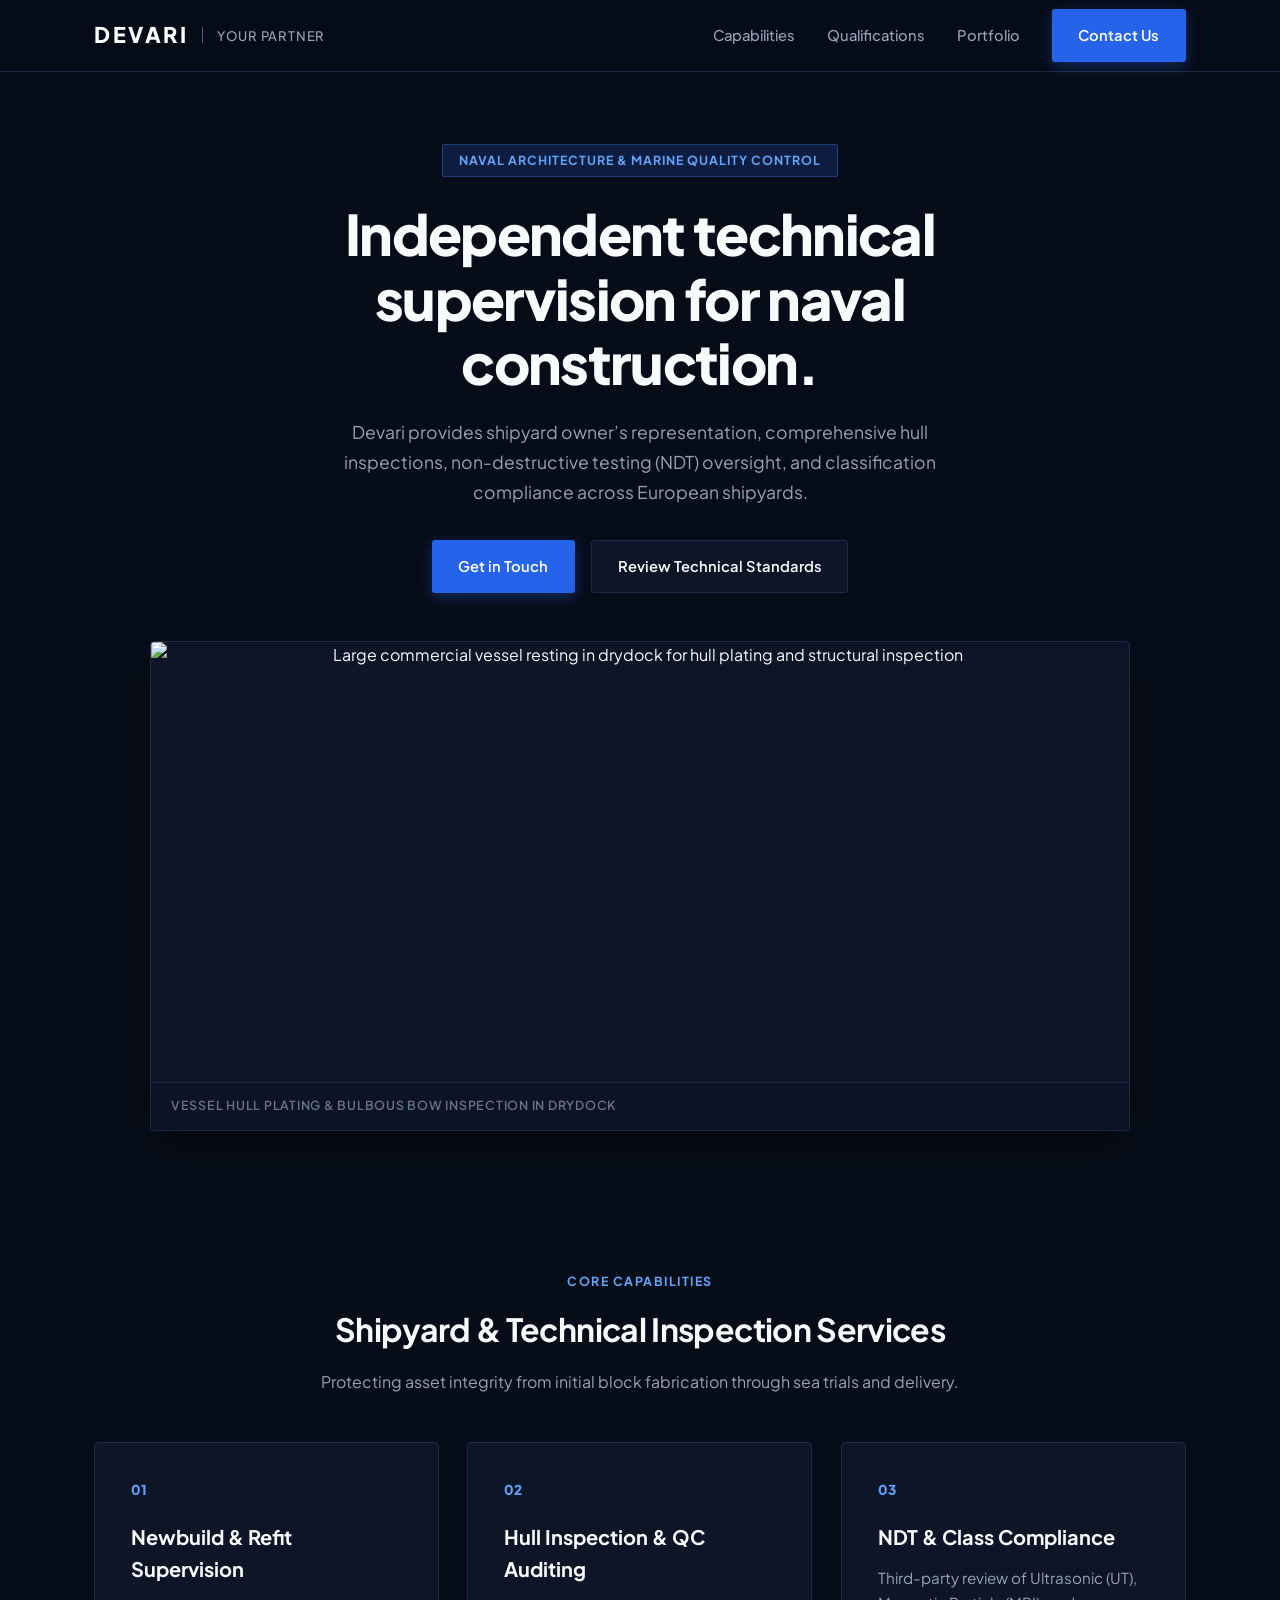
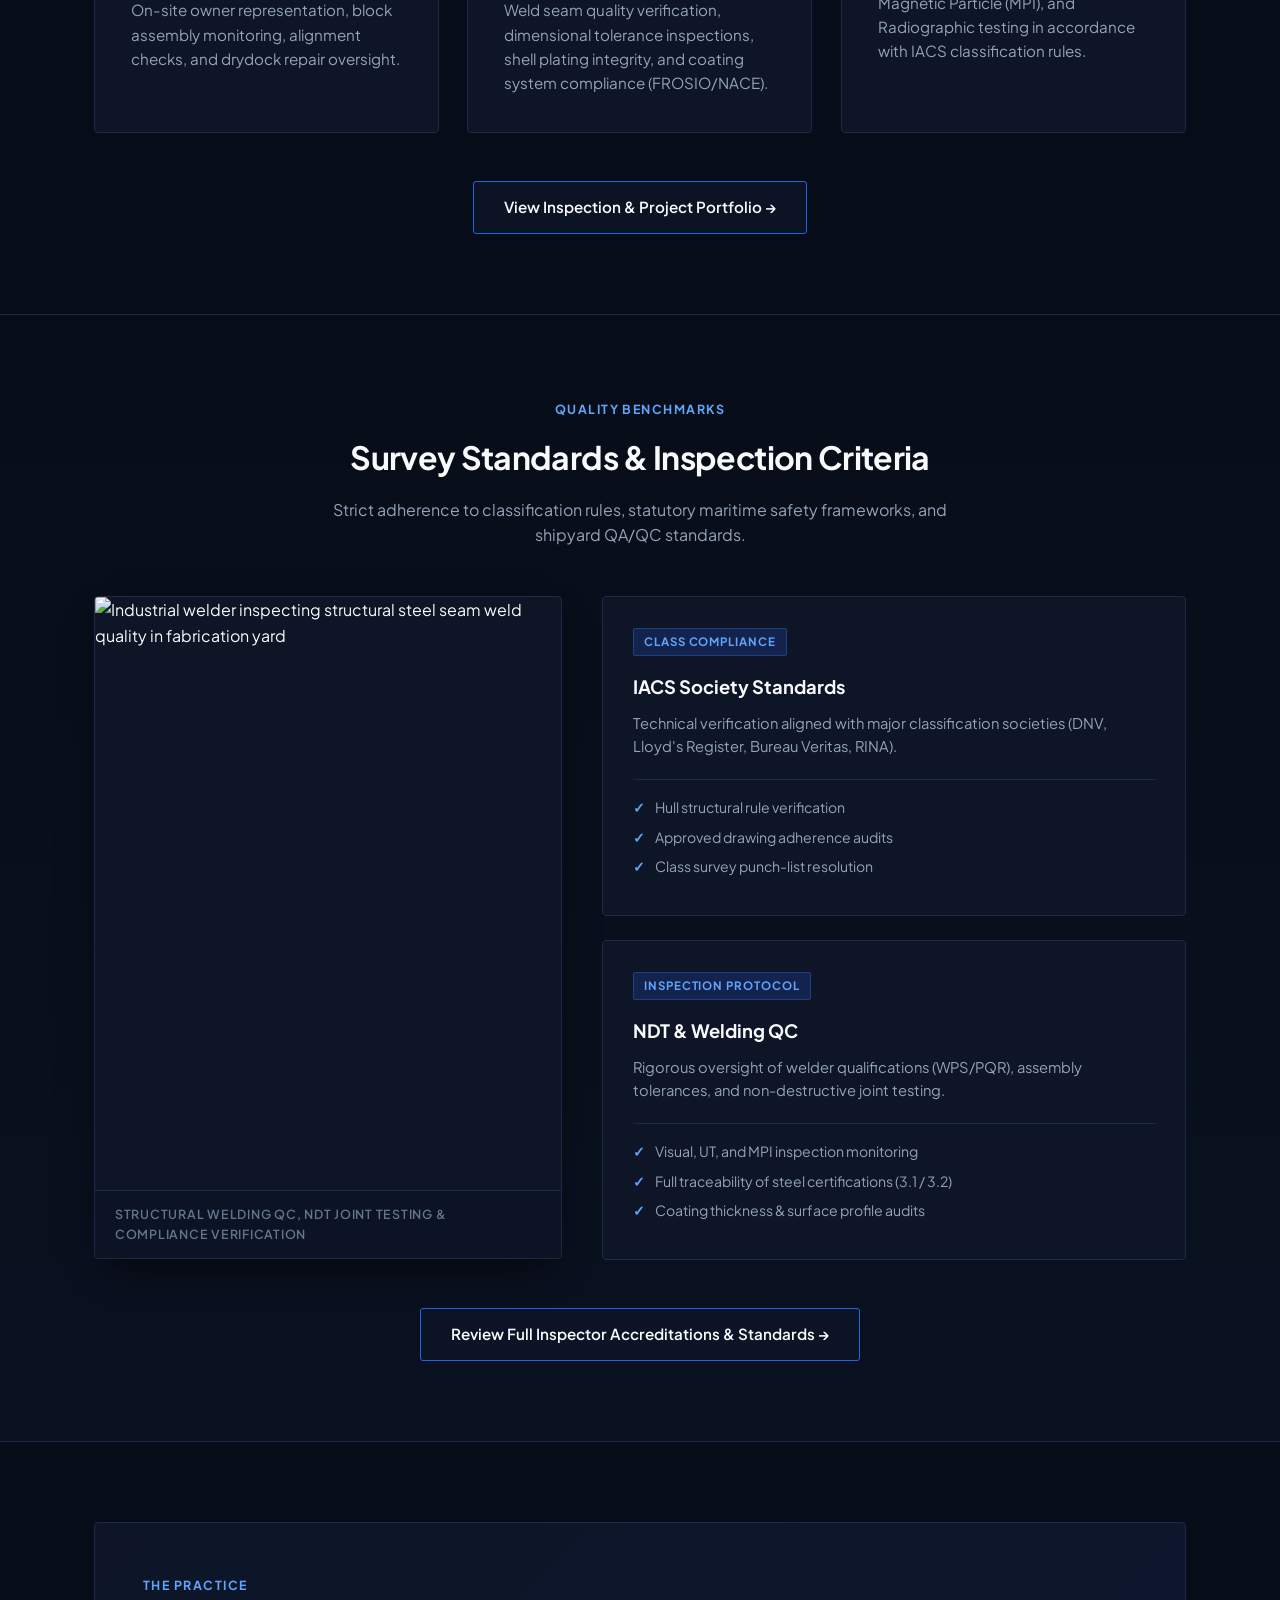
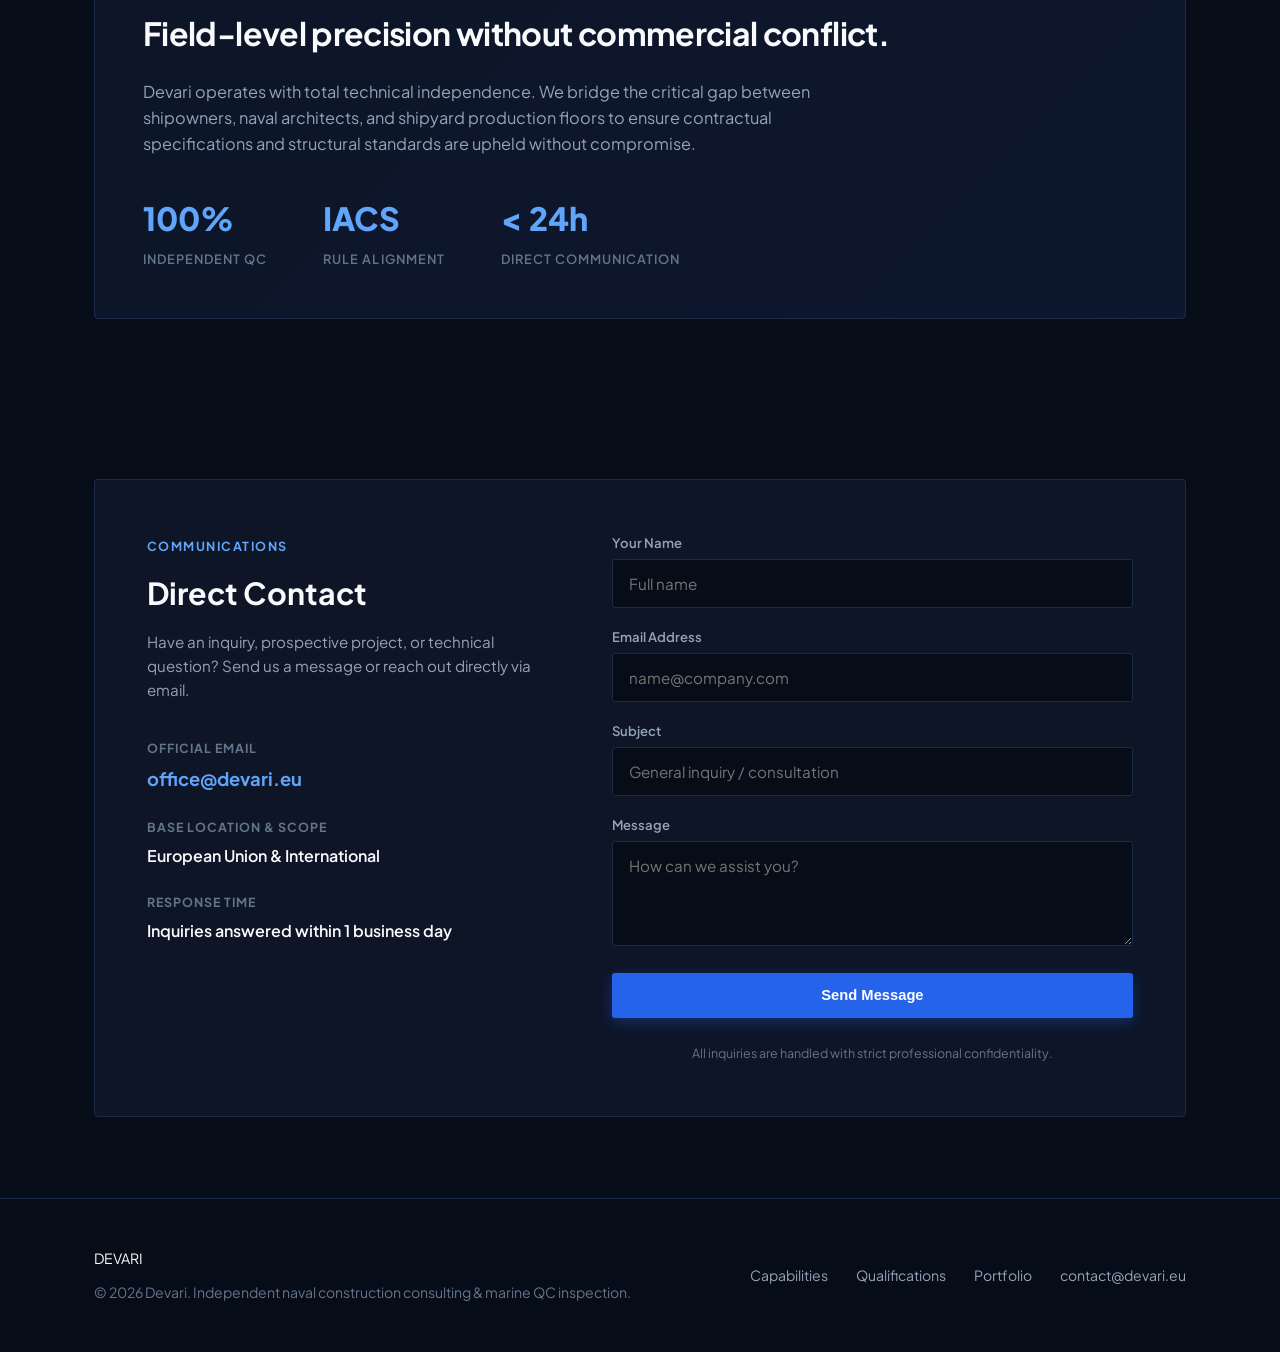
==== index.html @ b46b55d1 "Update index.html" ====
<!DOCTYPE html>
<html lang="en">
<head>
  <meta charset="UTF-8" />
  <meta name="viewport" content="width=device-width, initial-scale=1.0" />
  <title>Devari | Naval Construction & Marine QC Consulting</title>
  <meta name="description" content="Independent naval architecture, newbuild shipyard supervision, hull inspection, and marine quality control." />
  <link rel="canonical" href="https://devari.eu/" />

  <!-- Open Graph -->
  <meta property="og:type" content="website" />
  <meta property="og:url" content="https://devari.eu/" />
  <meta property="og:title" content="Devari | Naval Construction & Marine QC Consulting" />
  <meta property="og:description" content="Owner's representation, shipyard QC auditing, hull structural inspections, and NDT oversight." />

  <link rel="preconnect" href="https://fonts.googleapis.com">
  <link rel="preconnect" href="https://fonts.gstatic.com">
  <link href="https://fonts.googleapis.com/css2?family=Plus+Jakarta+Sans:wght@400;500;600;700;800&display=swap" rel="stylesheet">
  
  <!-- Version parameter forces browser & Cloudflare cache refresh -->
  <link rel="stylesheet" href="style.css?v=9" />
</head>
<body>

  <!-- Permanently Locked Header -->
<!-- Permanently Locked Header with Mobile Toggle -->
  <header class="site-header">
    <div class="container nav-container">
      <a href="/" class="brand-logo">
        <span class="brand-name">DEVARI</span>
        <span class="brand-divider"></span>
        <span class="brand-tagline">Your Partner</span>
      </a>

      <nav class="nav-links" id="navLinks">
        <a href="#services" class="nav-item">Capabilities</a>
        <a href="/qualifications" class="nav-item">Qualifications</a>
        <a href="/portfolio" class="nav-item">Portfolio</a>
        <a href="#contact" class="btn btn-primary nav-item">Contact Us</a>
      </nav>

      <button class="nav-toggle" id="navToggle" aria-label="Toggle Navigation">
        <span></span>
        <span></span>
        <span></span>
      </button>
    </div>
  </header>

  <!-- Hero Section -->
  <section class="hero reveal">
    <div class="container">
      <div class="hero-badge">Naval Architecture & Marine Quality Control</div>
      <h1>Independent technical supervision for naval construction.</h1>
      <p class="hero-subtext">
        Devari provides shipyard owner’s representation, comprehensive hull inspections, non-destructive testing (NDT) oversight, and classification compliance across European shipyards.
      </p>
      <div class="hero-actions">
        <a href="#contact" class="btn btn-primary">Get in Touch</a>
        <a href="#credentials" class="btn btn-secondary">Review Technical Standards</a>
      </div>

      <!-- Real Shipyard Drydock Hull Inspection Image -->
      <div class="media-box hero-media">
        <img 
          src="https://encrypted-tbn2.gstatic.com/licensed-image?q=tbn:ANd9GcR7vYk0FtHO38aTOeU-GzgkBoEPS3yOOm8_PrgvtLutSDfwQ7hO7WOq6nj6U1WfaAlH-z57O5o_QbmTtQA" 
          alt="Large commercial vessel resting in drydock for hull plating and structural inspection" 
          class="responsive-img"
          loading="eager"
        />
        <div class="media-caption">Vessel Hull Plating & Bulbous Bow Inspection in Drydock</div>
      </div>
    </div>
  </section>

  <!-- Capabilities / Services -->
  <section id="services" class="section services-section">
    <div class="container">
      <div class="section-header reveal">
        <span class="eyebrow">Core Capabilities</span>
        <h2>Shipyard & Technical Inspection Services</h2>
        <p>Protecting asset integrity from initial block fabrication through sea trials and delivery.</p>
      </div>

      <div class="grid cards-grid">
        <div class="card reveal">
          <div class="card-icon">01</div>
          <h3>Newbuild & Refit Supervision</h3>
          <p>On-site owner representation, block assembly monitoring, alignment checks, and drydock repair oversight.</p>
        </div>

        <div class="card reveal">
          <div class="card-icon">02</div>
          <h3>Hull Inspection & QC Auditing</h3>
          <p>Weld seam quality verification, dimensional tolerance inspections, shell plating integrity, and coating system compliance (FROSIO/NACE).</p>
        </div>

        <div class="card reveal">
          <div class="card-icon">03</div>
          <h3>NDT & Class Compliance</h3>
          <p>Third-party review of Ultrasonic (UT), Magnetic Particle (MPI), and Radiographic testing in accordance with IACS classification rules.</p>
        </div>
      </div>
      <!-- Direct Link to Portfolio -->
      <div class="section-action-center">
        <a href="/portfolio" class="btn btn-secondary">
          View Inspection & Project Portfolio →
        </a>
      </div>
    </div>
  </section>

  <!-- Credentials Section -->
  <section id="credentials" class="section credentials-section">
    <div class="container">
      <div class="section-header reveal">
        <span class="eyebrow">Quality Benchmarks</span>
        <h2>Survey Standards & Inspection Criteria</h2>
        <p>Strict adherence to classification rules, statutory maritime safety frameworks, and shipyard QA/QC standards.</p>
      </div>

      <div class="credentials-layout">
        <!-- Structural Welding QC Visual -->
        <div class="media-box cred-media reveal">
          <img 
            src="https://images.unsplash.com/photo-1504307651254-35680f356dfd?auto=format&fit=crop&w=1200&q=80" 
            alt="Industrial welder inspecting structural steel seam weld quality in fabrication yard" 
            class="responsive-img"
            loading="lazy"
          />
          <div class="media-caption">Structural welding QC, NDT joint testing & compliance verification</div>
        </div>

        <div class="credentials-grid">
          <div class="credential-card reveal">
            <div class="cred-status">Class Compliance</div>
            <h3>IACS Society Standards</h3>
            <p>Technical verification aligned with major classification societies (DNV, Lloyd's Register, Bureau Veritas, RINA).</p>
            <ul class="cred-list">
              <li>Hull structural rule verification</li>
              <li>Approved drawing adherence audits</li>
              <li>Class survey punch-list resolution</li>
            </ul>
          </div>

          <div class="credential-card reveal">
            <div class="cred-status">Inspection Protocol</div>
            <h3>NDT & Welding QC</h3>
            <p>Rigorous oversight of welder qualifications (WPS/PQR), assembly tolerances, and non-destructive joint testing.</p>
            <ul class="cred-list">
              <li>Visual, UT, and MPI inspection monitoring</li>
              <li>Full traceability of steel certifications (3.1 / 3.2)</li>
              <li>Coating thickness & surface profile audits</li>
            </ul>
          </div>
        </div>
      </div>
      <!-- Direct Link to Qualifications -->
      <div class="section-action-center">
        <a href="/qualifications" class="btn btn-secondary">
          Review Full Inspector Accreditations & Standards →
        </a>
      </div>
    </div>
  </section>

  <!-- About Section -->
  <section id="about" class="section about-section">
    <div class="container">
      <div class="about-card reveal">
        <div class="about-content">
          <span class="eyebrow">The Practice</span>
          <h2>Field-level precision without commercial conflict.</h2>
          <p>
            Devari operates with total technical independence. We bridge the critical gap between shipowners, naval architects, and shipyard production floors to ensure contractual specifications and structural standards are upheld without compromise.
          </p>
          <div class="stats-row">
            <div class="stat-item">
              <span class="stat-num">100%</span>
              <span class="stat-label">Independent QC</span>
            </div>
            <div class="stat-item">
              <span class="stat-num">IACS</span>
              <span class="stat-label">Rule Alignment</span>
            </div>
            <div class="stat-item">
              <span class="stat-num">&lt; 24h</span>
              <span class="stat-label">Direct Communication</span>
            </div>
          </div>
        </div>
      </div>
    </div>
  </section>

  <!-- Direct Contact Section -->
  <section id="contact" class="section contact-section">
    <div class="container">
      <div class="contact-wrapper reveal">
        
        <div class="contact-info-panel">
          <span class="eyebrow">Communications</span>
          <h2>Direct Contact</h2>
          <p>Have an inquiry, prospective project, or technical question? Send us a message or reach out directly via email.</p>
          
          <div class="contact-channels">
            <div class="channel-item">
              <div class="channel-label">Official Email</div>
              <a href="mailto:office@devari.eu" class="channel-value">office@devari.eu</a>
            </div>
            <div class="channel-item">
              <div class="channel-label">Base Location & Scope</div>
              <div class="channel-value-static">European Union & International</div>
            </div>
            <div class="channel-item">
              <div class="channel-label">Response Time</div>
              <div class="channel-value-static">Inquiries answered within 1 business day</div>
            </div>
          </div>
        </div>

        <div class="contact-form-panel">
          <form class="contact-form" action="https://formspree.io/f/YOUR_FORM_ID" method="POST">
            <div class="form-group">
              <label for="name">Your Name</label>
              <input type="text" id="name" name="name" placeholder="Full name" required />
            </div>

            <div class="form-group">
              <label for="email">Email Address</label>
              <input type="email" id="email" name="email" placeholder="name@company.com" required />
            </div>

            <div class="form-group">
              <label for="subject">Subject</label>
              <input type="text" id="subject" name="subject" placeholder="General inquiry / consultation" required />
            </div>

            <div class="form-group">
              <label for="message">Message</label>
              <textarea id="message" name="message" rows="4" placeholder="How can we assist you?" required></textarea>
            </div>

            <button type="submit" class="btn btn-primary form-submit">Send Message</button>
            <p class="form-disclaimer">All inquiries are handled with strict professional confidentiality.</p>
          </form>
        </div>

      </div>
    </div>
  </section>

  <!-- Footer -->
  <footer class="site-footer">
    <div class="container footer-container">
      <div class="footer-brand">
        <span class="brand-wordmark brand-wordmark-sm">DEVARI</span>
        <p>&copy; 2026 Devari. Independent naval construction consulting & marine QC inspection.</p>
      </div>
     <div class="footer-links">
        <a href="/">Capabilities</a>
        <a href="/qualifications">Qualifications</a>
        <a href="/portfolio">Portfolio</a>
        <a href="mailto:contact@devari.eu">contact@devari.eu</a>
      </div>
    </div>
  </footer>

  <!-- Scroll-Trigger Animation Observer -->
  <script>
    document.addEventListener('DOMContentLoaded', () => {
      const observer = new IntersectionObserver((entries) => {
        entries.forEach((entry) => {
          if (entry.isIntersecting) {
            entry.target.classList.add('active');
            observer.unobserve(entry.target);
          }
        });
      }, {
        threshold: 0.12,
        rootMargin: '0px 0px -40px 0px'
      });

      document.querySelectorAll('.reveal').forEach((el) => observer.observe(el));
    });
  </script>
<script>
    // Mobile Drawer Toggle
    const navToggle = document.getElementById('navToggle');
    const navLinks = document.getElementById('navLinks');
    
    if (navToggle && navLinks) {
      navToggle.addEventListener('click', () => {
        navToggle.classList.toggle('open');
        navLinks.classList.toggle('open');
      });

      // Close drawer when a nav link is tapped
      navLinks.querySelectorAll('.nav-item').forEach(link => {
        link.addEventListener('click', () => {
          navToggle.classList.remove('open');
          navLinks.classList.remove('open');
        });
      });
    }

    // Scroll reveal observer
    document.addEventListener('DOMContentLoaded', () => {
      const observer = new IntersectionObserver((entries) => {
        entries.forEach((entry) => {
          if (entry.isIntersecting) {
            entry.target.classList.add('active');
            observer.unobserve(entry.target);
          }
        });
      }, { threshold: 0.12, rootMargin: '0px 0px -40px 0px' });

      document.querySelectorAll('.reveal').forEach((el) => observer.observe(el));
    });
  </script>
</body>
</html>
---- style.css ----
:root {
  --bg-main: #070d18;
  --bg-card: #0d1527;
  --bg-surface: #152238;
  --border-muted: #1a2a47;
  --border-active: #2563eb;
  
  --text-primary: #f8fafc;
  --text-muted: #94a3b8;
  --text-dim: #64748b;
  
  /* Precision Marine Blue Palette */
  --accent-blue: #2563eb;
  --accent-glow: #60a5fa;
  --accent-hover: #1d4ed8;

  --font-main: 'Plus Jakarta Sans', -apple-system, BlinkMacSystemFont, "Segoe UI", Roboto, sans-serif;
  --header-height: 72px;
}

*, *::before, *::after {
  box-sizing: border-box;
  margin: 0;
  padding: 0;
}

html {
  scroll-behavior: smooth;
  scroll-padding-top: calc(var(--header-height) + 1.5rem);
}

body {
  width: 100%;
  max-width: 100vw;
  overflow-x: hidden;
  background-color: var(--bg-main);
  color: var(--text-primary);
  font-family: var(--font-main);
  line-height: 1.6;
  -webkit-font-smoothing: antialiased;
  padding-top: var(--header-height);
}

/* Strict image containment */
img, .responsive-img {
  display: block;
  width: 100%;
  max-width: 100%;
  height: 100%;
  object-fit: cover;
  border: 0;
}

.container {
  width: 100%;
  max-width: 1140px;
  margin-left: auto;
  margin-right: auto;
  padding-left: 1.5rem;
  padding-right: 1.5rem;
}

.eyebrow {
  display: inline-block;
  font-size: 0.78rem;
  font-weight: 700;
  text-transform: uppercase;
  letter-spacing: 0.12em;
  color: var(--accent-glow);
  margin-bottom: 0.75rem;
}

/* Buttons */
.btn {
  display: inline-flex;
  align-items: center;
  justify-content: center;
  padding: 0.85rem 1.6rem;
  font-size: 0.92rem;
  font-weight: 600;
  border-radius: 3px;
  text-decoration: none;
  transition: all 0.2s cubic-bezier(0.4, 0, 0.2, 1);
  cursor: pointer;
  border: 1px solid transparent;
  white-space: nowrap;
}

.btn-primary {
  background-color: var(--accent-blue);
  color: #ffffff;
  box-shadow: 0 4px 14px rgba(37, 99, 235, 0.35);
}

.btn-primary:hover {
  background-color: var(--accent-hover);
  box-shadow: 0 6px 20px rgba(37, 99, 235, 0.5);
  transform: translateY(-1px);
}

.btn-secondary {
  background-color: var(--bg-card);
  color: var(--text-primary);
  border-color: var(--border-muted);
}

.btn-secondary:hover {
  background-color: var(--bg-surface);
  border-color: var(--accent-blue);
}

/* ========================================================
   HEADER & NAVIGATION (Desktop & Mobile Unified)
   ======================================================== */

.site-header {
  position: fixed;
  top: 0;
  left: 0;
  width: 100%;
  height: var(--header-height);
  z-index: 9999;
  background-color: rgba(7, 13, 24, 0.94);
  backdrop-filter: blur(16px);
  -webkit-backdrop-filter: blur(16px);
  border-bottom: 1px solid var(--border-muted);
  display: flex;
  align-items: center;
}

.nav-container {
  display: flex;
  justify-content: space-between;
  align-items: center;
  width: 100%;
  max-width: 1140px;
  margin: 0 auto;
  padding: 0 1.5rem;
}

/* Brand Wordmark */
.brand-logo {
  text-decoration: none;
  display: inline-flex;
  align-items: center;
  gap: 0.85rem;
  flex-shrink: 0;
}

.brand-name {
  font-size: 1.35rem;
  font-weight: 800;
  letter-spacing: 0.12em;
  color: #ffffff;
  text-transform: uppercase;
}

.brand-divider {
  display: inline-block;
  width: 1px;
  height: 16px;
  background-color: var(--accent-glow);
  opacity: 0.6;
}

.brand-tagline {
  font-size: 0.82rem;
  font-weight: 500;
  letter-spacing: 0.06em;
  color: var(--text-muted);
  text-transform: uppercase;
  white-space: nowrap;
}

/* Desktop Nav Links */
.nav-links {
  display: flex;
  align-items: center;
  gap: 2rem;
  margin-left: auto;
  list-style: none;
}

.nav-links a:not(.btn) {
  color: var(--text-muted);
  text-decoration: none;
  font-size: 0.92rem;
  font-weight: 500;
  white-space: nowrap;
  transition: color 0.2s ease;
}

.nav-links a:not(.btn):hover {
  color: var(--text-primary);
}

/* Hide Mobile Toggle Button Completely on Desktop */
.nav-toggle {
  display: none !important;
  background: transparent;
  border: none;
  cursor: pointer;
  padding: 0.5rem;
  z-index: 10001;
  flex-direction: column;
  justify-content: space-around;
  width: 38px;
  height: 38px;
}

.nav-toggle span {
  display: block;
  width: 24px;
  height: 2px;
  background-color: var(--text-primary);
  border-radius: 2px;
  transition: all 0.3s ease;
}

.nav-toggle.open span:nth-child(1) {
  transform: translateY(8px) rotate(45deg);
}

.nav-toggle.open span:nth-child(2) {
  opacity: 0;
}

.nav-toggle.open span:nth-child(3) {
  transform: translateY(-8px) rotate(-45deg);
}

/* Section Action Buttons (Always Visible) */
.section-action-center {
  margin-top: 3rem;
  text-align: center;
  width: 100%;
  display: block;
  opacity: 1 !important;
  transform: none !important;
}

.section-action-center .btn {
  border: 1px solid var(--border-active);
  background-color: rgba(13, 21, 39, 0.85);
  color: var(--text-primary);
  padding: 0.85rem 1.85rem;
  font-size: 0.95rem;
  display: inline-flex;
}

.section-action-center .btn:hover {
  background-color: var(--primary-navy);
  color: var(--accent-glow);
  box-shadow: 0 4px 16px rgba(37, 99, 235, 0.3);
}

/* Mobile Breakpoint */
@media (max-width: 768px) {
  .nav-toggle {
    display: flex !important;
  }

  .nav-links {
    position: fixed;
    top: var(--header-height);
    left: 0;
    width: 100%;
    background-color: rgba(7, 13, 24, 0.98);
    backdrop-filter: blur(20px);
    -webkit-backdrop-filter: blur(20px);
    border-bottom: 1px solid var(--border-muted);
    flex-direction: column;
    align-items: stretch;
    padding: 1.5rem;
    gap: 1.25rem;
    transform: translateY(-150%);
    opacity: 0;
    pointer-events: none;
    transition: transform 0.35s cubic-bezier(0.16, 1, 0.3, 1), opacity 0.3s ease;
    z-index: 9998;
  }

  .nav-links.open {
    transform: translateY(0);
    opacity: 1;
    pointer-events: auto;
  }

  .nav-links a:not(.btn) {
    display: block !important;
    font-size: 1.1rem;
    font-weight: 600;
    padding: 0.65rem 0;
    border-bottom: 1px solid rgba(26, 42, 71, 0.6);
  }

  .nav-links .btn {
    width: 100%;
    margin-top: 0.5rem;
  }

  .brand-divider,
  .brand-tagline {
    display: none !important;
  }
}
/* Hero Section */
.hero {
  padding: 4.5rem 0 3.5rem;
  text-align: center;
}

.hero-badge {
  display: inline-block;
  padding: 0.35rem 1rem;
  font-size: 0.78rem;
  font-weight: 700;
  text-transform: uppercase;
  letter-spacing: 0.08em;
  border-radius: 2px;
  background-color: rgba(30, 58, 138, 0.35);
  color: var(--accent-glow);
  border: 1px solid rgba(59, 130, 246, 0.35);
  margin-bottom: 1.5rem;
}

.hero h1 {
  font-size: clamp(1.85rem, 4.5vw, 3.5rem);
  font-weight: 800;
  line-height: 1.15;
  letter-spacing: -0.03em;
  max-width: 860px;
  margin: 0 auto 1.5rem;
  word-wrap: break-word;
}

.hero-subtext {
  font-size: 1.1rem;
  color: var(--text-muted);
  max-width: 660px;
  margin: 0 auto 2rem;
  line-height: 1.7;
}

.hero-actions {
  display: flex;
  justify-content: center;
  gap: 1rem;
  flex-wrap: wrap;
  margin-bottom: 3rem;
}

/* Precision Media Box */
.media-box {
  width: 100%;
  max-width: 100%;
  border-radius: 4px;
  overflow: hidden;
  border: 1px solid var(--border-muted);
  background-color: var(--bg-card);
  box-shadow: 0 16px 36px -12px rgba(0, 0, 0, 0.7);
}

.hero-media {
  max-width: 980px;
  margin: 0 auto;
}

.hero-media .responsive-img {
  height: 440px;
}

.media-caption {
  padding: 0.85rem 1.25rem;
  background-color: #0b1324;
  color: var(--text-dim);
  font-size: 0.78rem;
  text-transform: uppercase;
  letter-spacing: 0.06em;
  font-weight: 600;
  border-top: 1px solid var(--border-muted);
  text-align: left;
}

/* Capabilities */
.section {
  padding: 5rem 0;
}

.section-header {
  text-align: center;
  max-width: 640px;
  margin: 0 auto 3rem;
}

.section-header h2 {
  font-size: 2rem;
  font-weight: 700;
  letter-spacing: -0.02em;
  margin-bottom: 0.85rem;
}

.section-header p {
  color: var(--text-muted);
  font-size: 1rem;
}

.cards-grid {
  display: grid;
  grid-template-columns: repeat(auto-fit, minmax(280px, 1fr));
  gap: 1.75rem;
}

.card {
  background-color: var(--bg-card);
  border: 1px solid var(--border-muted);
  padding: 2.25rem;
  border-radius: 4px;
  transition: transform 0.25s ease, border-color 0.25s ease, box-shadow 0.25s ease;
}

.card:hover {
  transform: translateY(-4px);
  border-color: var(--border-active);
  box-shadow: 0 12px 24px -10px rgba(37, 99, 235, 0.25);
}

.card-icon {
  font-size: 0.85rem;
  font-weight: 800;
  color: var(--accent-glow);
  margin-bottom: 1.25rem;
}

.card h3 {
  font-size: 1.25rem;
  font-weight: 700;
  margin-bottom: 0.85rem;
}

.card p {
  color: var(--text-muted);
  font-size: 0.95rem;
}

/* Credentials Layout */
.credentials-section {
  background: linear-gradient(180deg, var(--bg-main) 0%, #0a1120 100%);
  border-top: 1px solid var(--border-muted);
  border-bottom: 1px solid var(--border-muted);
}

.credentials-layout {
  display: grid;
  grid-template-columns: minmax(0, 1fr) minmax(0, 1.25fr);
  gap: 2.5rem;
  align-items: stretch;
}

.cred-media {
  display: flex;
  flex-direction: column;
  height: 100%;
}

.cred-media .responsive-img {
  height: 100%;
  min-height: 300px;
}

.credentials-grid {
  display: flex;
  flex-direction: column;
  gap: 1.5rem;
}

.credential-card {
  background-color: var(--bg-card);
  border: 1px solid var(--border-muted);
  border-radius: 4px;
  padding: 1.85rem;
}

.cred-status {
  display: inline-block;
  font-size: 0.72rem;
  font-weight: 700;
  text-transform: uppercase;
  letter-spacing: 0.08em;
  padding: 0.25rem 0.65rem;
  border-radius: 2px;
  background-color: rgba(30, 58, 138, 0.4);
  color: var(--accent-glow);
  border: 1px solid rgba(59, 130, 246, 0.3);
  margin-bottom: 1rem;
}

.credential-card h3 {
  font-size: 1.15rem;
  margin-bottom: 0.65rem;
}

.credential-card p {
  color: var(--text-muted);
  font-size: 0.92rem;
  margin-bottom: 1.25rem;
}

.cred-list {
  list-style: none;
  border-top: 1px solid var(--border-muted);
  padding-top: 1rem;
}

.cred-list li {
  font-size: 0.88rem;
  color: var(--text-muted);
  margin-bottom: 0.45rem;
  display: flex;
  align-items: center;
}

.cred-list li::before {
  content: "✓";
  color: var(--accent-glow);
  font-weight: 700;
  margin-right: 0.65rem;
}

/* About Card */
.about-card {
  background: linear-gradient(135deg, var(--bg-card) 0%, #0d172e 100%);
  border: 1px solid var(--border-muted);
  border-radius: 4px;
  padding: 3rem;
}

.about-content h2 {
  font-size: 2rem;
  letter-spacing: -0.02em;
  margin-bottom: 1.25rem;
}

.about-content p {
  color: var(--text-muted);
  font-size: 1.02rem;
  max-width: 720px;
  margin-bottom: 2.25rem;
}

.stats-row {
  display: flex;
  gap: 3.5rem;
  flex-wrap: wrap;
}

.stat-num {
  font-size: 2rem;
  font-weight: 800;
  color: var(--accent-glow);
  display: block;
}

.stat-label {
  font-size: 0.8rem;
  font-weight: 600;
  text-transform: uppercase;
  letter-spacing: 0.08em;
  color: var(--text-dim);
}

/* Contact Wrapper */
.contact-wrapper {
  display: grid;
  grid-template-columns: minmax(0, 1fr) minmax(0, 1.25fr);
  gap: 3rem;
  background-color: var(--bg-card);
  border: 1px solid var(--border-muted);
  border-radius: 4px;
  padding: 3.25rem;
}

.contact-info-panel h2 {
  font-size: 1.9rem;
  margin-bottom: 0.75rem;
}

.contact-info-panel p {
  color: var(--text-muted);
  margin-bottom: 2.25rem;
  font-size: 0.95rem;
}

.contact-channels {
  display: flex;
  flex-direction: column;
  gap: 1.5rem;
}

.channel-label {
  font-size: 0.78rem;
  font-weight: 700;
  text-transform: uppercase;
  letter-spacing: 0.08em;
  color: var(--text-dim);
  margin-bottom: 0.35rem;
}

.channel-value {
  font-size: 1.15rem;
  font-weight: 700;
  color: var(--accent-glow);
  text-decoration: none;
}

.channel-value:hover {
  text-decoration: underline;
}

.channel-value-static {
  font-size: 1rem;
  color: var(--text-primary);
  font-weight: 600;
}

.contact-form {
  display: flex;
  flex-direction: column;
  gap: 1.15rem;
}

.form-group {
  display: flex;
  flex-direction: column;
}

.form-group label {
  font-size: 0.82rem;
  font-weight: 600;
  color: var(--text-muted);
  margin-bottom: 0.4rem;
}

.form-group input,
.form-group textarea {
  width: 100%;
  padding: 0.85rem 1rem;
  background-color: var(--bg-main);
  border: 1px solid var(--border-muted);
  border-radius: 3px;
  color: var(--text-primary);
  font-family: inherit;
  font-size: 0.95rem;
  transition: border-color 0.2s;
}

.form-group input:focus,
.form-group textarea:focus {
  outline: none;
  border-color: var(--accent-blue);
}

.form-submit {
  width: 100%;
  margin-top: 0.5rem;
}

.form-disclaimer {
  font-size: 0.78rem;
  color: var(--text-dim);
  text-align: center;
  margin-top: 0.5rem;
}

/* Footer */
.site-footer {
  padding: 3rem 0;
  border-top: 1px solid var(--border-muted);
  font-size: 0.88rem;
}

.footer-container {
  display: flex;
  justify-content: space-between;
  align-items: center;
  gap: 2rem;
}

.footer-brand {
  display: flex;
  flex-direction: column;
  gap: 0.75rem;
}

.footer-brand p {
  color: var(--text-dim);
}

.footer-links {
  display: flex;
  gap: 1.75rem;
}

.footer-links a {
  color: var(--text-muted);
  text-decoration: none;
}

.footer-links a:hover {
  color: var(--text-primary);
}

/* Reactive Scroll Animations */
.reveal {
  opacity: 0;
  transform: translateY(28px);
  transition: opacity 0.7s cubic-bezier(0.16, 1, 0.3, 1), transform 0.7s cubic-bezier(0.16, 1, 0.3, 1);
  will-change: opacity, transform;
}

.reveal.active {
  opacity: 1;
  transform: translateY(0);
}

.cards-grid .card:nth-child(2) {
  transition-delay: 0.12s;
}

.cards-grid .card:nth-child(3) {
  transition-delay: 0.24s;
}

/* Mobile & Tablet Responsiveness */
@media (max-width: 900px) {
  .credentials-layout,
  .contact-wrapper {
    grid-template-columns: 1fr;
    padding: 2rem 1.5rem;
    gap: 2rem;
  }

  .hero-media .responsive-img {
    height: 260px;
  }

  .cred-media .responsive-img {
    height: 260px;
  }
}

@media (max-width: 768px) {
  .site-header {
    height: 64px;
  }

  body {
    padding-top: 64px;
  }

  .nav-links a:not(.btn) {
    display: none;
  }

  .hero {
    padding: 3rem 0 2rem;
  }

  .hero-actions {
    flex-direction: column;
    width: 100%;
  }

  .hero-actions .btn {
    width: 100%;
  }

  .about-card {
    padding: 2rem 1.25rem;
  }

  .stats-row {
    gap: 1.75rem;
  }

  .footer-container {
    flex-direction: column;
    text-align: center;
    gap: 1.5rem;
  }

  .footer-links {
    flex-wrap: wrap;
    justify-content: center;
  }
  /* ========================================================
   SUB-PAGE & MULTI-PAGE STYLING (Portfolio & Qualifications)
   ======================================================== */

.page-banner {
  padding: 4.5rem 0 2.5rem;
  text-align: center;
  border-bottom: 1px solid var(--border-muted);
  background: linear-gradient(180deg, var(--bg-main) 0%, #0a1324 100%);
}

.page-banner h1 {
  font-size: clamp(1.85rem, 4.2vw, 3rem);
  font-weight: 800;
  line-height: 1.15;
  letter-spacing: -0.03em;
  max-width: 820px;
  margin: 0 auto 1.25rem;
}

/* Portfolio Cards Grid */
.portfolio-grid {
  display: grid;
  grid-template-columns: repeat(auto-fit, minmax(320px, 1fr));
  gap: 2rem;
}

.portfolio-card {
  background-color: var(--bg-card);
  border: 1px solid var(--border-muted);
  border-radius: 4px;
  overflow: hidden;
  display: flex;
  flex-direction: column;
  transition: transform 0.25s ease, border-color 0.25s ease, box-shadow 0.25s ease;
}

.portfolio-card:hover {
  transform: translateY(-4px);
  border-color: var(--border-active);
  box-shadow: 0 16px 32px -12px rgba(37, 99, 235, 0.25);
}

.portfolio-img-box {
  position: relative;
  width: 100%;
  height: 240px;
}

.portfolio-tag {
  position: absolute;
  top: 1rem;
  right: 1rem;
  background-color: rgba(7, 13, 24, 0.88);
  backdrop-filter: blur(8px);
  color: var(--accent-glow);
  border: 1px solid rgba(59, 130, 246, 0.4);
  font-size: 0.72rem;
  font-weight: 700;
  text-transform: uppercase;
  letter-spacing: 0.08em;
  padding: 0.25rem 0.65rem;
  border-radius: 2px;
}

.portfolio-info {
  padding: 1.75rem;
  display: flex;
  flex-direction: column;
  flex-grow: 1;
}

.portfolio-meta {
  font-size: 0.76rem;
  font-weight: 700;
  text-transform: uppercase;
  letter-spacing: 0.08em;
  color: var(--accent-glow);
  margin-bottom: 0.5rem;
}

.portfolio-info h3 {
  font-size: 1.25rem;
  font-weight: 700;
  margin-bottom: 0.75rem;
  color: var(--text-primary);
}

.portfolio-info p {
  color: var(--text-muted);
  font-size: 0.92rem;
  margin-bottom: 1.25rem;
  line-height: 1.6;
}

.portfolio-details {
  list-style: none;
  border-top: 1px solid var(--border-muted);
  padding-top: 1rem;
  margin-top: auto;
  font-size: 0.85rem;
  color: var(--text-dim);
}

.portfolio-details li {
  margin-bottom: 0.4rem;
}

.portfolio-details strong {
  color: var(--text-muted);
}

/* Qualifications Column Grid */
.qual-grid {
  display: grid;
  grid-template-columns: repeat(auto-fit, minmax(320px, 1fr));
  gap: 2rem;
}

.qual-card {
  background-color: var(--bg-card);
  border: 1px solid var(--border-muted);
  border-radius: 4px;
  padding: 2.25rem;
}

.qual-icon {
  font-size: 0.85rem;
  font-weight: 800;
  color: var(--accent-glow);
  margin-bottom: 1rem;
}

.qual-card h2 {
  font-size: 1.35rem;
  font-weight: 700;
  margin-bottom: 0.75rem;
}

.qual-lead {
  font-size: 0.95rem;
  color: var(--text-muted);
  padding-bottom: 1.25rem;
  border-bottom: 1px solid var(--border-muted);
  margin-bottom: 1.5rem;
}

.qual-body {
  display: flex;
  flex-direction: column;
  gap: 1.25rem;
}

.qual-item h4 {
  font-size: 1rem;
  font-weight: 700;
  color: var(--text-primary);
  margin-bottom: 0.35rem;
}

.qual-item p {
  font-size: 0.88rem;
  color: var(--text-muted);
  line-height: 1.5;
}

/* Standards Table */
.standards-table-wrapper {
  overflow-x: auto;
  border: 1px solid var(--border-muted);
  border-radius: 4px;
  background-color: var(--bg-main);
}

.standards-table {
  width: 100%;
  border-collapse: collapse;
  text-align: left;
  font-size: 0.9rem;
}

.standards-table th {
  background-color: #0b1324;
  padding: 1rem 1.25rem;
  color: var(--text-muted);
  font-weight: 700;
  text-transform: uppercase;
  font-size: 0.78rem;
  letter-spacing: 0.08em;
  border-bottom: 1px solid var(--border-muted);
}

.standards-table td {
  padding: 1rem 1.25rem;
  border-bottom: 1px solid var(--border-muted);
  color: var(--text-muted);
}

.standards-table tr:last-child td {
  border-bottom: none;
}

.standards-table code {
  background-color: var(--bg-surface);
  color: var(--accent-glow);
  padding: 0.2rem 0.5rem;
  border-radius: 3px;
  font-size: 0.82rem;
}
  /* In-Page Section Link Buttons */
.section-action-center {
  margin-top: 2.5rem;
  text-align: center;
}

.section-action-center .btn {
  border: 1px solid var(--border-active);
  background-color: rgba(13, 21, 39, 0.85);
  padding: 0.85rem 1.75rem;
  font-size: 0.95rem;
}

.section-action-center .btn:hover {
  background-color: var(--primary-navy);
  color: var(--accent-glow);
  box-shadow: 0 4px 16px rgba(37, 99, 235, 0.3);
}

/* Hamburger Toggle Button (Hidden on Desktop) */
.nav-toggle {
  display: none;
  background: none;
  border: none;
  cursor: pointer;
  padding: 0.5rem;
  z-index: 10001;
  flex-direction: column;
  justify-content: space-around;
  width: 38px;
  height: 38px;
}

.nav-toggle span {
  display: block;
  width: 24px;
  height: 2px;
  background-color: var(--text-primary);
  border-radius: 2px;
  transition: all 0.3s ease;
}

/* Animated Hamburger Transformation to 'X' */
.nav-toggle.open span:nth-child(1) {
  transform: translateY(8px) rotate(45deg);
}

.nav-toggle.open span:nth-child(2) {
  opacity: 0;
}

.nav-toggle.open span:nth-child(3) {
  transform: translateY(-8px) rotate(-45deg);
}

/* Mobile Navigation Drawer Breakpoint */
@media (max-width: 768px) {
  .nav-toggle {
    display: flex; /* Show hamburger button on mobile */
  }

  .nav-links {
    position: fixed;
    top: var(--header-height);
    left: 0;
    width: 100%;
    background-color: rgba(7, 13, 24, 0.98);
    backdrop-filter: blur(20px);
    -webkit-backdrop-filter: blur(20px);
    border-bottom: 1px solid var(--border-muted);
    flex-direction: column;
    align-items: stretch;
    padding: 1.5rem;
    gap: 1.25rem;
    transform: translateY(-150%);
    opacity: 0;
    pointer-events: none;
    transition: transform 0.35s cubic-bezier(0.16, 1, 0.3, 1), opacity 0.3s ease;
    z-index: 9998;
  }

  .nav-links.open {
    transform: translateY(0);
    opacity: 1;
    pointer-events: auto;
  }

  .nav-links a:not(.btn) {
    display: block !important;
    font-size: 1.1rem;
    font-weight: 600;
    padding: 0.65rem 0;
    border-bottom: 1px solid rgba(26, 42, 71, 0.6);
    color: var(--text-primary);
  }

  .nav-links .btn {
    width: 100%;
    margin-top: 0.5rem;
    padding: 0.85rem;
    font-size: 0.95rem;
  }

  .section-action-center .btn {
    width: 100%;
    white-space: normal;
  }
}
}
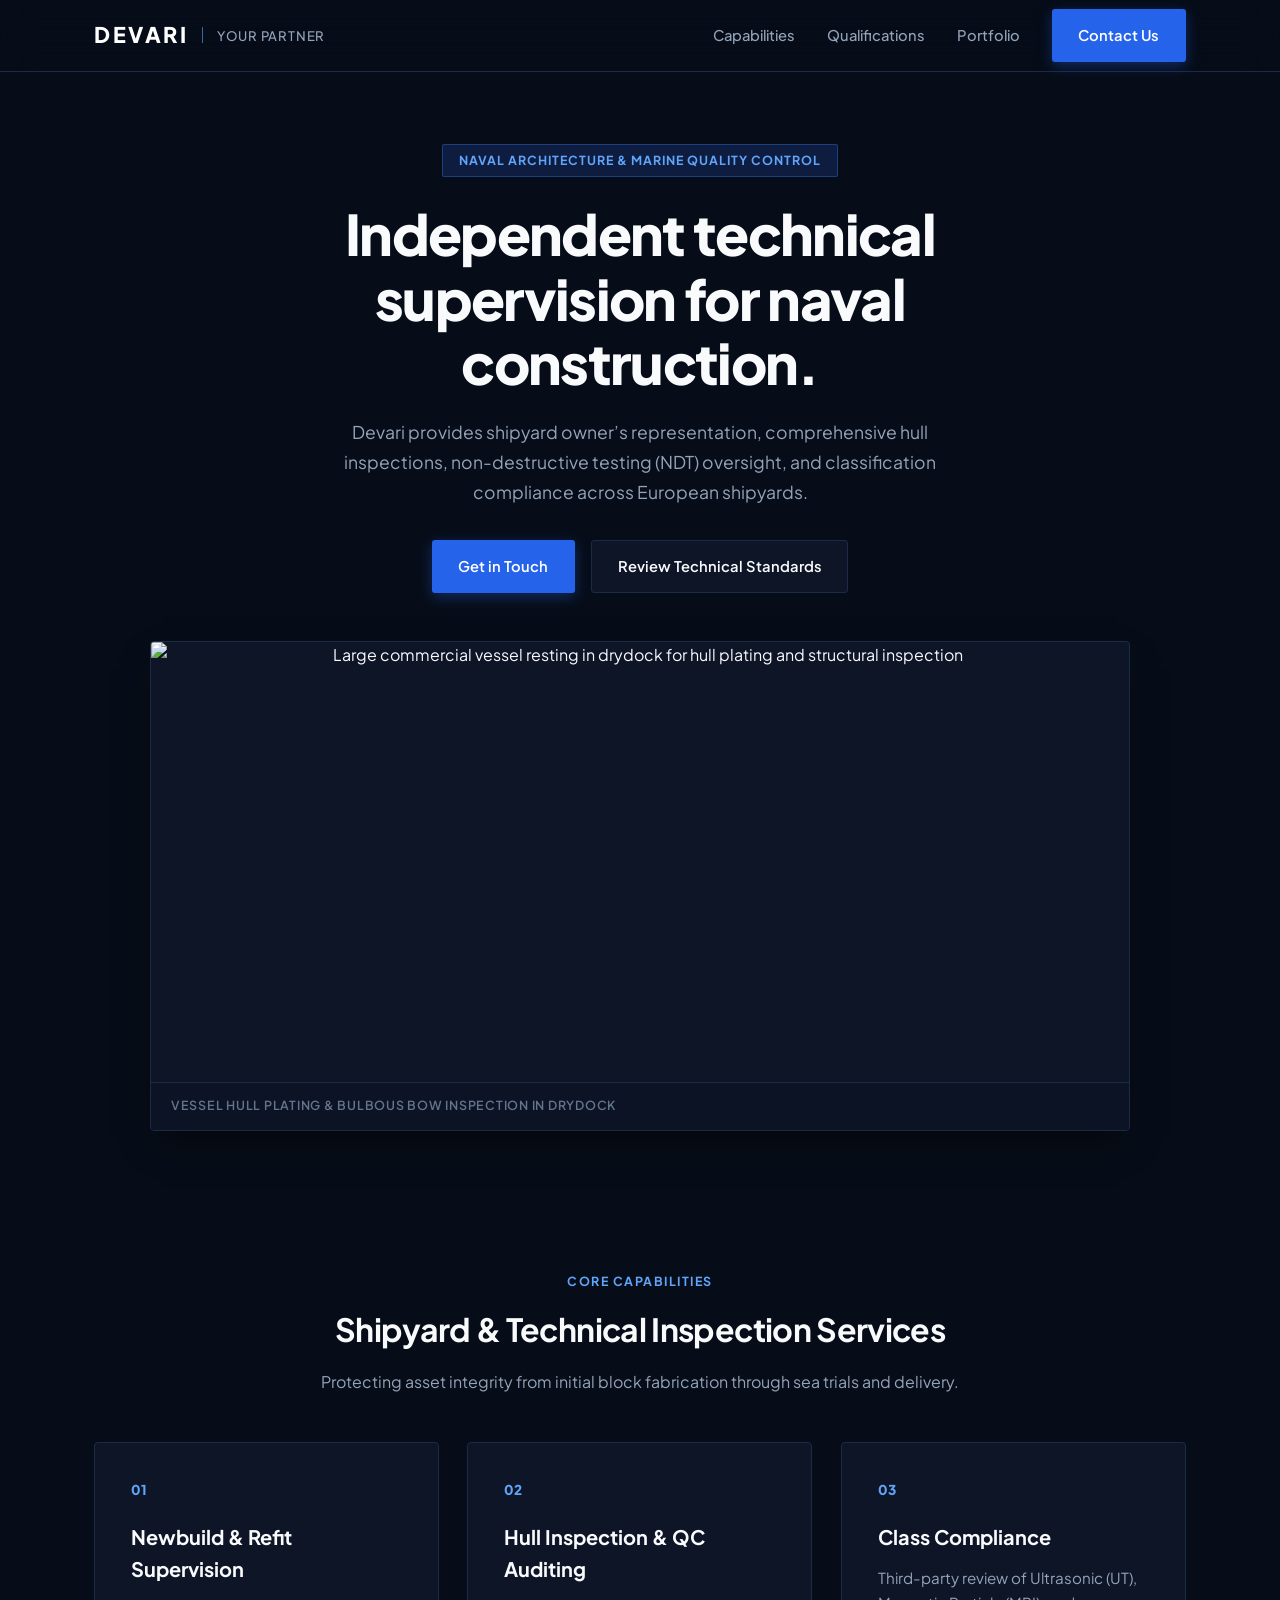
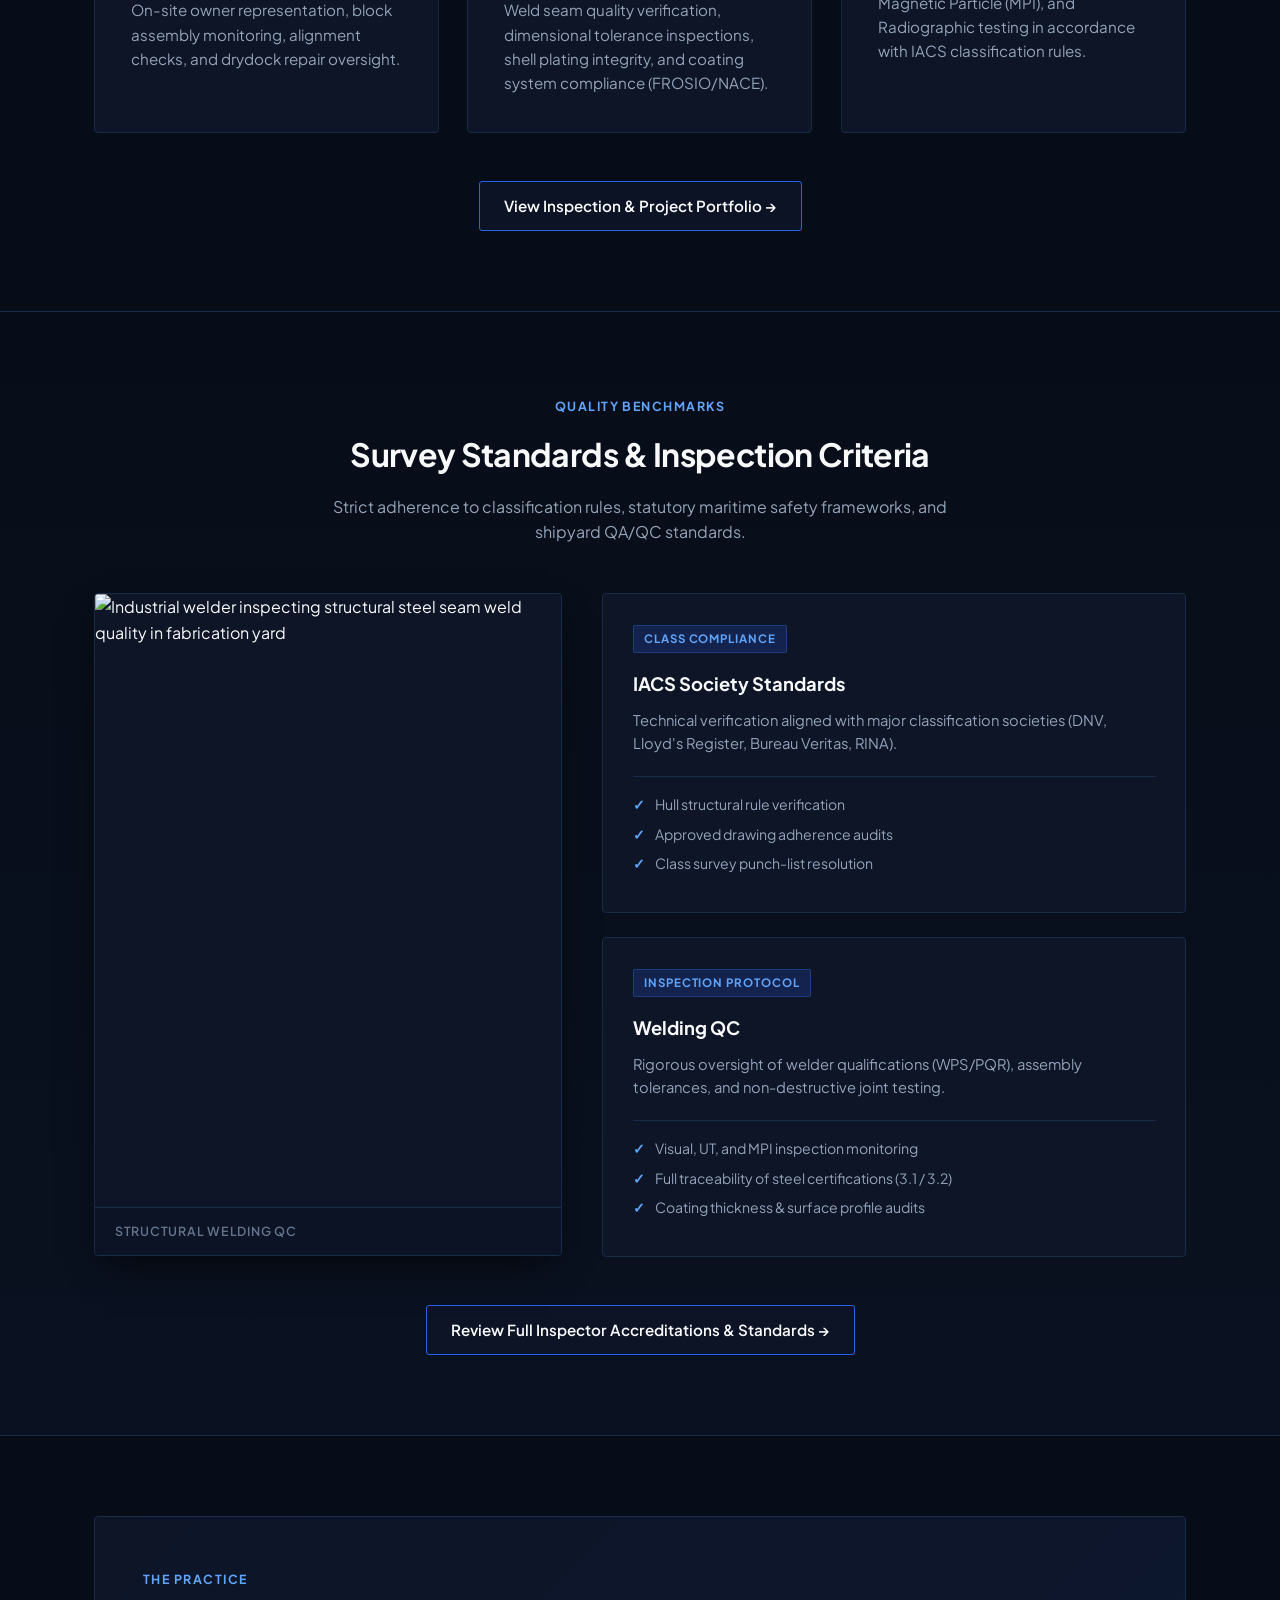
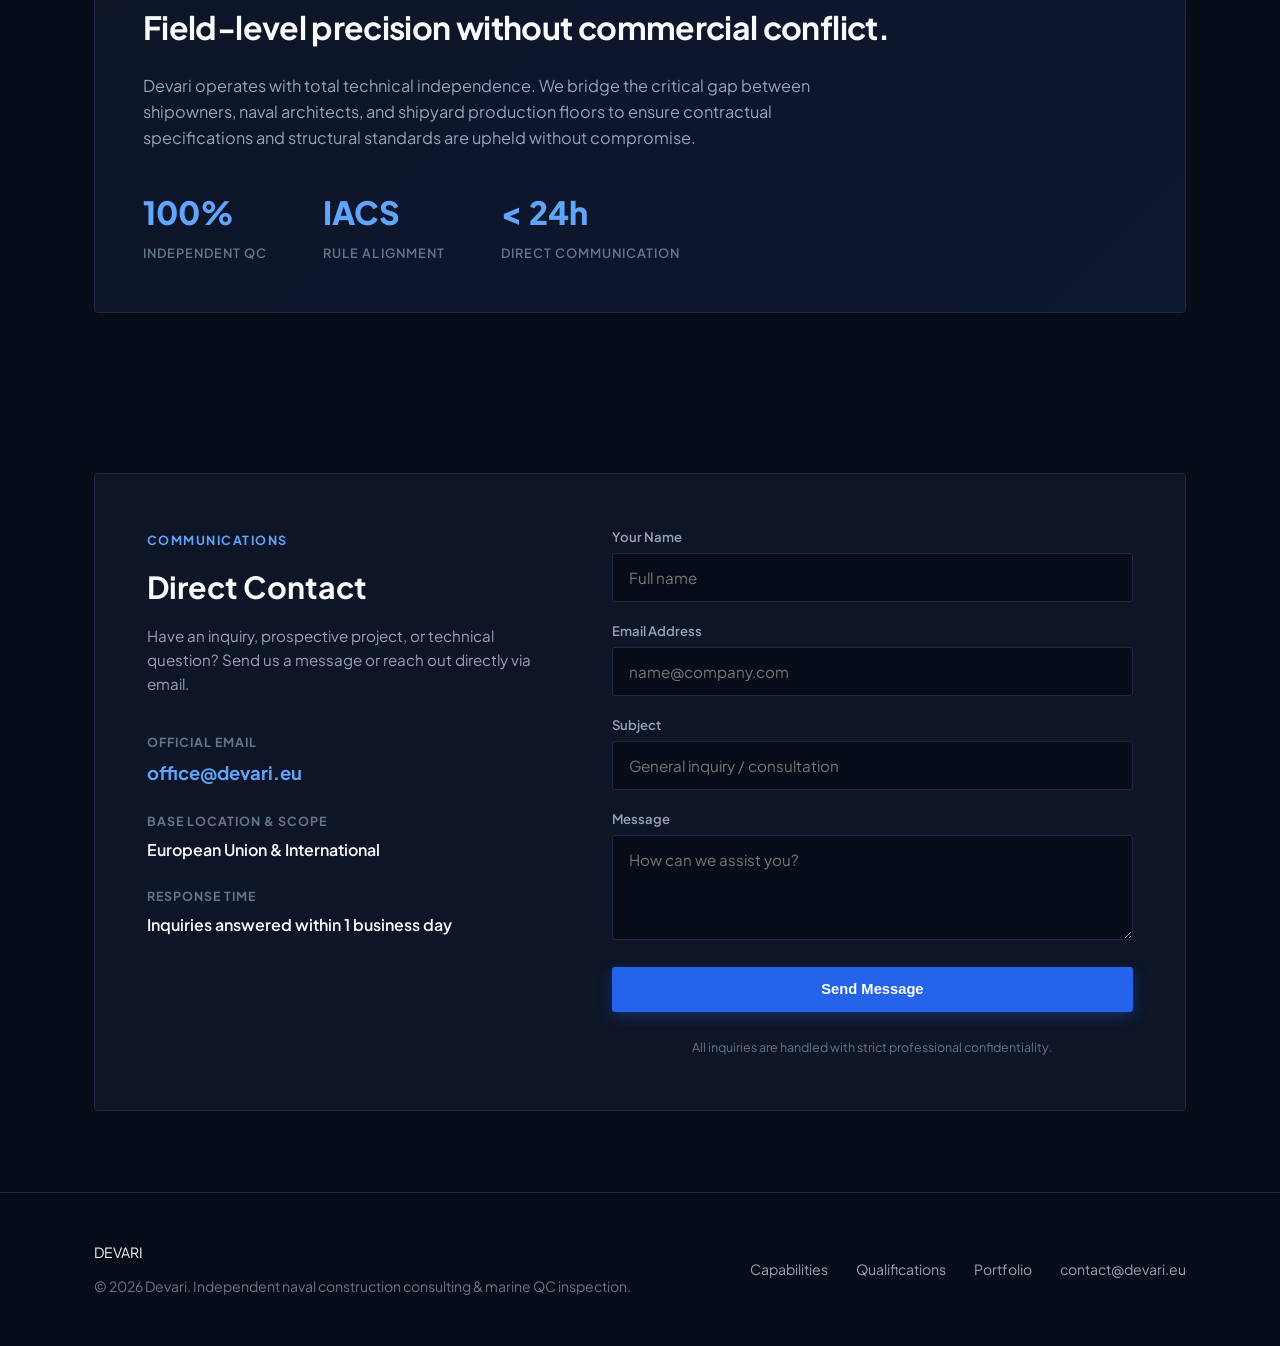
==== commit 42925828: "Update index.html" ====
--- a/index.html
+++ b/index.html
@@ -63,7 +63,7 @@
       <!-- Real Shipyard Drydock Hull Inspection Image -->
       <div class="media-box hero-media">
         <img 
-          src="https://encrypted-tbn2.gstatic.com/licensed-image?q=tbn:ANd9GcR7vYk0FtHO38aTOeU-GzgkBoEPS3yOOm8_PrgvtLutSDfwQ7hO7WOq6nj6U1WfaAlH-z57O5o_QbmTtQA" 
+          src="/img/9.jpg" 
           alt="Large commercial vessel resting in drydock for hull plating and structural inspection" 
           class="responsive-img"
           loading="eager"
@@ -97,7 +97,7 @@
 
         <div class="card reveal">
           <div class="card-icon">03</div>
-          <h3>NDT & Class Compliance</h3>
+          <h3>Class Compliance</h3>
           <p>Third-party review of Ultrasonic (UT), Magnetic Particle (MPI), and Radiographic testing in accordance with IACS classification rules.</p>
         </div>
       </div>
@@ -128,7 +128,7 @@
             class="responsive-img"
             loading="lazy"
           />
-          <div class="media-caption">Structural welding QC, NDT joint testing & compliance verification</div>
+          <div class="media-caption">Structural welding QC</div>
         </div>
 
         <div class="credentials-grid">
@@ -145,7 +145,7 @@
 
           <div class="credential-card reveal">
             <div class="cred-status">Inspection Protocol</div>
-            <h3>NDT & Welding QC</h3>
+            <h3>Welding QC</h3>
             <p>Rigorous oversight of welder qualifications (WPS/PQR), assembly tolerances, and non-destructive joint testing.</p>
             <ul class="cred-list">
               <li>Visual, UT, and MPI inspection monitoring</li>
--- a/style.css
+++ b/style.css
@@ -1,4 +1,5 @@
 :root {
+  /* Unified Industrial Shipyard Palette */
   --bg-main: #070d18;
   --bg-card: #0d1527;
   --bg-surface: #152238;
@@ -9,7 +10,7 @@
   --text-muted: #94a3b8;
   --text-dim: #64748b;
   
-  /* Precision Marine Blue Palette */
+  --primary-navy: #0a1931;
   --accent-blue: #2563eb;
   --accent-glow: #60a5fa;
   --accent-hover: #1d4ed8;
@@ -41,7 +42,6 @@
   padding-top: var(--header-height);
 }
 
-/* Strict image containment */
 img, .responsive-img {
   display: block;
   width: 100%;
@@ -110,9 +110,8 @@
 }
 
 /* ========================================================
-   HEADER & NAVIGATION (Desktop & Mobile Unified)
+   LOCKED HEADER & ARCHITECTURAL WORDMARK
    ======================================================== */
-
 .site-header {
   position: fixed;
   top: 0;
@@ -120,7 +119,7 @@
   width: 100%;
   height: var(--header-height);
   z-index: 9999;
-  background-color: rgba(7, 13, 24, 0.94);
+  background-color: rgba(7, 13, 24, 0.96);
   backdrop-filter: blur(16px);
   -webkit-backdrop-filter: blur(16px);
   border-bottom: 1px solid var(--border-muted);
@@ -138,7 +137,6 @@
   padding: 0 1.5rem;
 }
 
-/* Brand Wordmark */
 .brand-logo {
   text-decoration: none;
   display: inline-flex;
@@ -172,7 +170,7 @@
   white-space: nowrap;
 }
 
-/* Desktop Nav Links */
+/* Desktop Navigation */
 .nav-links {
   display: flex;
   align-items: center;
@@ -190,27 +188,32 @@
   transition: color 0.2s ease;
 }
 
-.nav-links a:not(.btn):hover {
-  color: var(--text-primary);
-}
-
-/* Hide Mobile Toggle Button Completely on Desktop */
+.nav-links a:not(.btn):hover,
+.nav-links a.active-link {
+  color: #ffffff;
+  font-weight: 600;
+}
+
+/* STRICT SUPPRESSION of mobile toggle & dots on desktop */
 .nav-toggle {
   display: none !important;
+  appearance: none;
+  -webkit-appearance: none;
   background: transparent;
   border: none;
   cursor: pointer;
-  padding: 0.5rem;
+  padding: 0;
+  margin: 0;
   z-index: 10001;
+  width: 30px;
+  height: 24px;
   flex-direction: column;
-  justify-content: space-around;
-  width: 38px;
-  height: 38px;
+  justify-content: space-between;
 }
 
 .nav-toggle span {
   display: block;
-  width: 24px;
+  width: 100%;
   height: 2px;
   background-color: var(--text-primary);
   border-radius: 2px;
@@ -218,7 +221,7 @@
 }
 
 .nav-toggle.open span:nth-child(1) {
-  transform: translateY(8px) rotate(45deg);
+  transform: translateY(11px) rotate(45deg);
 }
 
 .nav-toggle.open span:nth-child(2) {
@@ -226,26 +229,166 @@
 }
 
 .nav-toggle.open span:nth-child(3) {
-  transform: translateY(-8px) rotate(-45deg);
-}
-
-/* Section Action Buttons (Always Visible) */
+  transform: translateY(-11px) rotate(-45deg);
+}
+
+/* Hero Section */
+.hero {
+  padding: 4.5rem 0 3.5rem;
+  text-align: center;
+}
+
+.hero-badge {
+  display: inline-block;
+  padding: 0.35rem 1rem;
+  font-size: 0.78rem;
+  font-weight: 700;
+  text-transform: uppercase;
+  letter-spacing: 0.08em;
+  border-radius: 2px;
+  background-color: rgba(30, 58, 138, 0.35);
+  color: var(--accent-glow);
+  border: 1px solid rgba(59, 130, 246, 0.35);
+  margin-bottom: 1.5rem;
+}
+
+.hero h1 {
+  font-size: clamp(1.85rem, 4.5vw, 3.5rem);
+  font-weight: 800;
+  line-height: 1.15;
+  letter-spacing: -0.03em;
+  max-width: 860px;
+  margin: 0 auto 1.5rem;
+  word-wrap: break-word;
+}
+
+.hero-subtext {
+  font-size: 1.1rem;
+  color: var(--text-muted);
+  max-width: 660px;
+  margin: 0 auto 2rem;
+  line-height: 1.7;
+}
+
+.hero-actions {
+  display: flex;
+  justify-content: center;
+  gap: 1rem;
+  flex-wrap: wrap;
+  margin-bottom: 3rem;
+}
+
+.media-box {
+  width: 100%;
+  max-width: 100%;
+  border-radius: 4px;
+  overflow: hidden;
+  border: 1px solid var(--border-muted);
+  background-color: var(--bg-card);
+  box-shadow: 0 16px 36px -12px rgba(0, 0, 0, 0.7);
+}
+
+.hero-media {
+  max-width: 980px;
+  margin: 0 auto;
+}
+
+.hero-media .responsive-img {
+  height: 440px;
+}
+
+.media-caption {
+  padding: 0.85rem 1.25rem;
+  background-color: #0b1324;
+  color: var(--text-dim);
+  font-size: 0.78rem;
+  text-transform: uppercase;
+  letter-spacing: 0.06em;
+  font-weight: 600;
+  border-top: 1px solid var(--border-muted);
+  text-align: left;
+}
+
+/* Sections */
+.section {
+  padding: 5rem 0;
+}
+
+.section-header {
+  text-align: center;
+  max-width: 640px;
+  margin: 0 auto 3rem;
+}
+
+.section-header h2 {
+  font-size: 2rem;
+  font-weight: 700;
+  letter-spacing: -0.02em;
+  margin-bottom: 0.85rem;
+}
+
+.section-header p {
+  color: var(--text-muted);
+  font-size: 1rem;
+}
+
+.cards-grid {
+  display: grid;
+  grid-template-columns: repeat(auto-fit, minmax(280px, 1fr));
+  gap: 1.75rem;
+}
+
+.card {
+  background-color: var(--bg-card);
+  border: 1px solid var(--border-muted);
+  padding: 2.25rem;
+  border-radius: 4px;
+  transition: transform 0.25s ease, border-color 0.25s ease, box-shadow 0.25s ease;
+}
+
+.card:hover {
+  transform: translateY(-4px);
+  border-color: var(--border-active);
+  box-shadow: 0 12px 24px -10px rgba(37, 99, 235, 0.25);
+}
+
+.card-icon {
+  font-size: 0.85rem;
+  font-weight: 800;
+  color: var(--accent-glow);
+  margin-bottom: 1.25rem;
+}
+
+.card h3 {
+  font-size: 1.25rem;
+  font-weight: 700;
+  margin-bottom: 0.85rem;
+}
+
+.card p {
+  color: var(--text-muted);
+  font-size: 0.95rem;
+}
+
+/* Section Action Center (In-page Links) */
+/* Section In-page Action Center */
 .section-action-center {
   margin-top: 3rem;
   text-align: center;
   width: 100%;
-  display: block;
-  opacity: 1 !important;
-  transform: none !important;
 }
 
 .section-action-center .btn {
   border: 1px solid var(--border-active);
   background-color: rgba(13, 21, 39, 0.85);
   color: var(--text-primary);
-  padding: 0.85rem 1.85rem;
+  padding: 0.85rem 1.5rem;
   font-size: 0.95rem;
-  display: inline-flex;
+  /* Allow button text to wrap cleanly on narrow screens */
+  white-space: normal;
+  max-width: 100%;
+  line-height: 1.4;
+  text-align: center;
 }
 
 .section-action-center .btn:hover {
@@ -253,16 +396,545 @@
   color: var(--accent-glow);
   box-shadow: 0 4px 16px rgba(37, 99, 235, 0.3);
 }
-
-/* Mobile Breakpoint */
+/* Credentials Layout */
+.credentials-section {
+  background: linear-gradient(180deg, var(--bg-main) 0%, #0a1120 100%);
+  border-top: 1px solid var(--border-muted);
+  border-bottom: 1px solid var(--border-muted);
+}
+
+.credentials-layout {
+  display: grid;
+  grid-template-columns: minmax(0, 1fr) minmax(0, 1.25fr);
+  gap: 2.5rem;
+  align-items: stretch;
+}
+
+.cred-media {
+  display: flex;
+  flex-direction: column;
+  height: 100%;
+}
+
+.cred-media .responsive-img {
+  height: 100%;
+  min-height: 300px;
+}
+
+.credentials-grid {
+  display: flex;
+  flex-direction: column;
+  gap: 1.5rem;
+}
+
+.credential-card {
+  background-color: var(--bg-card);
+  border: 1px solid var(--border-muted);
+  border-radius: 4px;
+  padding: 1.85rem;
+}
+
+.cred-status {
+  display: inline-block;
+  font-size: 0.72rem;
+  font-weight: 700;
+  text-transform: uppercase;
+  letter-spacing: 0.08em;
+  padding: 0.25rem 0.65rem;
+  border-radius: 2px;
+  background-color: rgba(30, 58, 138, 0.4);
+  color: var(--accent-glow);
+  border: 1px solid rgba(59, 130, 246, 0.3);
+  margin-bottom: 1rem;
+}
+
+.credential-card h3 {
+  font-size: 1.15rem;
+  margin-bottom: 0.65rem;
+}
+
+.credential-card p {
+  color: var(--text-muted);
+  font-size: 0.92rem;
+  margin-bottom: 1.25rem;
+}
+
+.cred-list {
+  list-style: none;
+  border-top: 1px solid var(--border-muted);
+  padding-top: 1rem;
+}
+
+.cred-list li {
+  font-size: 0.88rem;
+  color: var(--text-muted);
+  margin-bottom: 0.45rem;
+  display: flex;
+  align-items: center;
+}
+
+.cred-list li::before {
+  content: "✓";
+  color: var(--accent-glow);
+  font-weight: 700;
+  margin-right: 0.65rem;
+}
+
+/* About Card */
+.about-card {
+  background: linear-gradient(135deg, var(--bg-card) 0%, #0d172e 100%);
+  border: 1px solid var(--border-muted);
+  border-radius: 4px;
+  padding: 3rem;
+}
+
+.about-content h2 {
+  font-size: 2rem;
+  letter-spacing: -0.02em;
+  margin-bottom: 1.25rem;
+}
+
+.about-content p {
+  color: var(--text-muted);
+  font-size: 1.02rem;
+  max-width: 720px;
+  margin-bottom: 2.25rem;
+}
+
+.stats-row {
+  display: flex;
+  gap: 3.5rem;
+  flex-wrap: wrap;
+}
+
+.stat-num {
+  font-size: 2rem;
+  font-weight: 800;
+  color: var(--accent-glow);
+  display: block;
+}
+
+.stat-label {
+  font-size: 0.8rem;
+  font-weight: 600;
+  text-transform: uppercase;
+  letter-spacing: 0.08em;
+  color: var(--text-dim);
+}
+
+/* Contact Wrapper */
+.contact-wrapper {
+  display: grid;
+  grid-template-columns: minmax(0, 1fr) minmax(0, 1.25fr);
+  gap: 3rem;
+  background-color: var(--bg-card);
+  border: 1px solid var(--border-muted);
+  border-radius: 4px;
+  padding: 3.25rem;
+}
+
+.contact-info-panel h2 {
+  font-size: 1.9rem;
+  margin-bottom: 0.75rem;
+}
+
+.contact-info-panel p {
+  color: var(--text-muted);
+  margin-bottom: 2.25rem;
+  font-size: 0.95rem;
+}
+
+.contact-channels {
+  display: flex;
+  flex-direction: column;
+  gap: 1.5rem;
+}
+
+.channel-label {
+  font-size: 0.78rem;
+  font-weight: 700;
+  text-transform: uppercase;
+  letter-spacing: 0.08em;
+  color: var(--text-dim);
+  margin-bottom: 0.35rem;
+}
+
+.channel-value {
+  font-size: 1.15rem;
+  font-weight: 700;
+  color: var(--accent-glow);
+  text-decoration: none;
+}
+
+.channel-value:hover {
+  text-decoration: underline;
+}
+
+.channel-value-static {
+  font-size: 1rem;
+  color: var(--text-primary);
+  font-weight: 600;
+}
+
+.contact-form {
+  display: flex;
+  flex-direction: column;
+  gap: 1.15rem;
+}
+
+.form-group {
+  display: flex;
+  flex-direction: column;
+}
+
+.form-group label {
+  font-size: 0.82rem;
+  font-weight: 600;
+  color: var(--text-muted);
+  margin-bottom: 0.4rem;
+}
+
+.form-group input,
+.form-group textarea {
+  width: 100%;
+  padding: 0.85rem 1rem;
+  background-color: var(--bg-main);
+  border: 1px solid var(--border-muted);
+  border-radius: 3px;
+  color: var(--text-primary);
+  font-family: inherit;
+  font-size: 0.95rem;
+  transition: border-color 0.2s;
+}
+
+.form-group input:focus,
+.form-group textarea:focus {
+  outline: none;
+  border-color: var(--accent-blue);
+}
+
+.form-submit {
+  width: 100%;
+  margin-top: 0.5rem;
+}
+
+.form-disclaimer {
+  font-size: 0.78rem;
+  color: var(--text-dim);
+  text-align: center;
+  margin-top: 0.5rem;
+}
+
+/* ========================================================
+   SUB-PAGES: PORTFOLIO & QUALIFICATIONS
+   ======================================================== */
+.page-banner {
+  padding: 4.5rem 0 2.5rem;
+  text-align: center;
+  border-bottom: 1px solid var(--border-muted);
+  background: linear-gradient(180deg, var(--bg-main) 0%, #0a1324 100%);
+}
+
+.page-banner h1 {
+  font-size: clamp(1.85rem, 4.2vw, 3rem);
+  font-weight: 800;
+  line-height: 1.15;
+  letter-spacing: -0.03em;
+  max-width: 820px;
+  margin: 0 auto 1.25rem;
+}
+
+.portfolio-grid {
+  display: grid;
+  grid-template-columns: repeat(auto-fit, minmax(320px, 1fr));
+  gap: 2rem;
+}
+
+.portfolio-card {
+  background-color: var(--bg-card);
+  border: 1px solid var(--border-muted);
+  border-radius: 4px;
+  overflow: hidden;
+  display: flex;
+  flex-direction: column;
+  transition: transform 0.25s ease, border-color 0.25s ease, box-shadow 0.25s ease;
+}
+
+.portfolio-card:hover {
+  transform: translateY(-4px);
+  border-color: var(--border-active);
+  box-shadow: 0 16px 32px -12px rgba(37, 99, 235, 0.25);
+}
+
+.portfolio-img-box {
+  position: relative;
+  width: 100%;
+  height: 240px;
+}
+
+.portfolio-tag {
+  position: absolute;
+  top: 1rem;
+  right: 1rem;
+  background-color: rgba(7, 13, 24, 0.88);
+  backdrop-filter: blur(8px);
+  color: var(--accent-glow);
+  border: 1px solid rgba(59, 130, 246, 0.4);
+  font-size: 0.72rem;
+  font-weight: 700;
+  text-transform: uppercase;
+  letter-spacing: 0.08em;
+  padding: 0.25rem 0.65rem;
+  border-radius: 2px;
+}
+
+.portfolio-info {
+  padding: 1.75rem;
+  display: flex;
+  flex-direction: column;
+  flex-grow: 1;
+}
+
+.portfolio-meta {
+  font-size: 0.76rem;
+  font-weight: 700;
+  text-transform: uppercase;
+  letter-spacing: 0.08em;
+  color: var(--accent-glow);
+  margin-bottom: 0.5rem;
+}
+
+.portfolio-info h3 {
+  font-size: 1.25rem;
+  font-weight: 700;
+  margin-bottom: 0.75rem;
+  color: var(--text-primary);
+}
+
+.portfolio-info p {
+  color: var(--text-muted);
+  font-size: 0.92rem;
+  margin-bottom: 1.25rem;
+  line-height: 1.6;
+}
+
+.portfolio-details {
+  list-style: none;
+  border-top: 1px solid var(--border-muted);
+  padding-top: 1rem;
+  margin-top: auto;
+  font-size: 0.85rem;
+  color: var(--text-dim);
+}
+
+.portfolio-details li {
+  margin-bottom: 0.4rem;
+}
+
+.portfolio-details strong {
+  color: var(--text-muted);
+}
+
+.qual-grid {
+  display: grid;
+  grid-template-columns: repeat(auto-fit, minmax(320px, 1fr));
+  gap: 2rem;
+}
+
+.qual-card {
+  background-color: var(--bg-card);
+  border: 1px solid var(--border-muted);
+  border-radius: 4px;
+  padding: 2.25rem;
+}
+
+.qual-icon {
+  font-size: 0.85rem;
+  font-weight: 800;
+  color: var(--accent-glow);
+  margin-bottom: 1rem;
+}
+
+.qual-card h2 {
+  font-size: 1.35rem;
+  font-weight: 700;
+  margin-bottom: 0.75rem;
+}
+
+.qual-lead {
+  font-size: 0.95rem;
+  color: var(--text-muted);
+  padding-bottom: 1.25rem;
+  border-bottom: 1px solid var(--border-muted);
+  margin-bottom: 1.5rem;
+}
+
+.qual-body {
+  display: flex;
+  flex-direction: column;
+  gap: 1.25rem;
+}
+
+.qual-item h4 {
+  font-size: 1rem;
+  font-weight: 700;
+  color: var(--text-primary);
+  margin-bottom: 0.35rem;
+}
+
+.qual-item p {
+  font-size: 0.88rem;
+  color: var(--text-muted);
+  line-height: 1.5;
+}
+
+.standards-table-wrapper {
+  overflow-x: auto;
+  border: 1px solid var(--border-muted);
+  border-radius: 4px;
+  background-color: var(--bg-main);
+}
+
+.standards-table {
+  width: 100%;
+  border-collapse: collapse;
+  text-align: left;
+  font-size: 0.9rem;
+}
+
+.standards-table th {
+  background-color: #0b1324;
+  padding: 1rem 1.25rem;
+  color: var(--text-muted);
+  font-weight: 700;
+  text-transform: uppercase;
+  font-size: 0.78rem;
+  letter-spacing: 0.08em;
+  border-bottom: 1px solid var(--border-muted);
+}
+
+.standards-table td {
+  padding: 1rem 1.25rem;
+  border-bottom: 1px solid var(--border-muted);
+  color: var(--text-muted);
+}
+
+.standards-table tr:last-child td {
+  border-bottom: none;
+}
+
+.standards-table code {
+  background-color: var(--bg-surface);
+  color: var(--accent-glow);
+  padding: 0.2rem 0.5rem;
+  border-radius: 3px;
+  font-size: 0.82rem;
+}
+
+/* Footer */
+.site-footer {
+  padding: 3rem 0;
+  border-top: 1px solid var(--border-muted);
+  font-size: 0.88rem;
+}
+
+.footer-container {
+  display: flex;
+  justify-content: space-between;
+  align-items: center;
+  gap: 2rem;
+}
+
+.footer-brand {
+  display: flex;
+  flex-direction: column;
+  gap: 0.75rem;
+}
+
+.footer-brand p {
+  color: var(--text-dim);
+}
+
+.footer-links {
+  display: flex;
+  gap: 1.75rem;
+}
+
+.footer-links a {
+  color: var(--text-muted);
+  text-decoration: none;
+}
+
+.footer-links a:hover {
+  color: var(--text-primary);
+}
+
+/* Scroll Animations */
+.reveal {
+  opacity: 0;
+  transform: translateY(28px);
+  transition: opacity 0.7s cubic-bezier(0.16, 1, 0.3, 1), transform 0.7s cubic-bezier(0.16, 1, 0.3, 1);
+  will-change: opacity, transform;
+}
+
+.reveal.active {
+  opacity: 1;
+  transform: translateY(0);
+}
+/* Hard Mobile Overflow Lock & Header Padding */
 @media (max-width: 768px) {
+  /* Prevent any button on mobile from forcing horizontal width */
+  .btn {
+    white-space: normal;
+    text-align: center;
+  }
+
+  .nav-container {
+    padding: 0 1rem; /* Keeps hamburger safely inside the screen edge */
+  }
+
+  .site-header {
+    height: 66px;
+    padding: 0;
+  }
+
+  body {
+    padding-top: 66px;
+  }
+
+  /* Stack Brand Name & Tagline */
+  .brand-logo {
+    flex-direction: column;
+    align-items: flex-start;
+    gap: 0;
+  }
+
+  .brand-divider {
+    display: none !important;
+  }
+
+  .brand-name {
+    font-size: 1.15rem;
+    line-height: 1.1;
+    letter-spacing: 0.08em;
+  }
+
+  .brand-tagline {
+    display: block !important;
+    font-size: 0.65rem;
+    letter-spacing: 0.06em;
+    color: var(--accent-glow);
+    margin-top: 2px;
+  }
+
   .nav-toggle {
     display: flex !important;
+    margin-right: 0.25rem; /* Guarantees the toggle button never clips the screen edge */
   }
 
   .nav-links {
     position: fixed;
-    top: var(--header-height);
+    top: 66px;
     left: 0;
     width: 100%;
     background-color: rgba(7, 13, 24, 0.98);
@@ -297,490 +969,20 @@
   .nav-links .btn {
     width: 100%;
     margin-top: 0.5rem;
-  }
-
-  .brand-divider,
-  .brand-tagline {
-    display: none !important;
-  }
-}
-/* Hero Section */
-.hero {
-  padding: 4.5rem 0 3.5rem;
-  text-align: center;
-}
-
-.hero-badge {
-  display: inline-block;
-  padding: 0.35rem 1rem;
-  font-size: 0.78rem;
-  font-weight: 700;
-  text-transform: uppercase;
-  letter-spacing: 0.08em;
-  border-radius: 2px;
-  background-color: rgba(30, 58, 138, 0.35);
-  color: var(--accent-glow);
-  border: 1px solid rgba(59, 130, 246, 0.35);
-  margin-bottom: 1.5rem;
-}
-
-.hero h1 {
-  font-size: clamp(1.85rem, 4.5vw, 3.5rem);
-  font-weight: 800;
-  line-height: 1.15;
-  letter-spacing: -0.03em;
-  max-width: 860px;
-  margin: 0 auto 1.5rem;
-  word-wrap: break-word;
-}
-
-.hero-subtext {
-  font-size: 1.1rem;
-  color: var(--text-muted);
-  max-width: 660px;
-  margin: 0 auto 2rem;
-  line-height: 1.7;
-}
-
-.hero-actions {
-  display: flex;
-  justify-content: center;
-  gap: 1rem;
-  flex-wrap: wrap;
-  margin-bottom: 3rem;
-}
-
-/* Precision Media Box */
-.media-box {
-  width: 100%;
-  max-width: 100%;
-  border-radius: 4px;
-  overflow: hidden;
-  border: 1px solid var(--border-muted);
-  background-color: var(--bg-card);
-  box-shadow: 0 16px 36px -12px rgba(0, 0, 0, 0.7);
-}
-
-.hero-media {
-  max-width: 980px;
-  margin: 0 auto;
-}
-
-.hero-media .responsive-img {
-  height: 440px;
-}
-
-.media-caption {
-  padding: 0.85rem 1.25rem;
-  background-color: #0b1324;
-  color: var(--text-dim);
-  font-size: 0.78rem;
-  text-transform: uppercase;
-  letter-spacing: 0.06em;
-  font-weight: 600;
-  border-top: 1px solid var(--border-muted);
-  text-align: left;
-}
-
-/* Capabilities */
-.section {
-  padding: 5rem 0;
-}
-
-.section-header {
-  text-align: center;
-  max-width: 640px;
-  margin: 0 auto 3rem;
-}
-
-.section-header h2 {
-  font-size: 2rem;
-  font-weight: 700;
-  letter-spacing: -0.02em;
-  margin-bottom: 0.85rem;
-}
-
-.section-header p {
-  color: var(--text-muted);
-  font-size: 1rem;
-}
-
-.cards-grid {
-  display: grid;
-  grid-template-columns: repeat(auto-fit, minmax(280px, 1fr));
-  gap: 1.75rem;
-}
-
-.card {
-  background-color: var(--bg-card);
-  border: 1px solid var(--border-muted);
-  padding: 2.25rem;
-  border-radius: 4px;
-  transition: transform 0.25s ease, border-color 0.25s ease, box-shadow 0.25s ease;
-}
-
-.card:hover {
-  transform: translateY(-4px);
-  border-color: var(--border-active);
-  box-shadow: 0 12px 24px -10px rgba(37, 99, 235, 0.25);
-}
-
-.card-icon {
-  font-size: 0.85rem;
-  font-weight: 800;
-  color: var(--accent-glow);
-  margin-bottom: 1.25rem;
-}
-
-.card h3 {
-  font-size: 1.25rem;
-  font-weight: 700;
-  margin-bottom: 0.85rem;
-}
-
-.card p {
-  color: var(--text-muted);
-  font-size: 0.95rem;
-}
-
-/* Credentials Layout */
-.credentials-section {
-  background: linear-gradient(180deg, var(--bg-main) 0%, #0a1120 100%);
-  border-top: 1px solid var(--border-muted);
-  border-bottom: 1px solid var(--border-muted);
-}
-
-.credentials-layout {
-  display: grid;
-  grid-template-columns: minmax(0, 1fr) minmax(0, 1.25fr);
-  gap: 2.5rem;
-  align-items: stretch;
-}
-
-.cred-media {
-  display: flex;
-  flex-direction: column;
-  height: 100%;
-}
-
-.cred-media .responsive-img {
-  height: 100%;
-  min-height: 300px;
-}
-
-.credentials-grid {
-  display: flex;
-  flex-direction: column;
-  gap: 1.5rem;
-}
-
-.credential-card {
-  background-color: var(--bg-card);
-  border: 1px solid var(--border-muted);
-  border-radius: 4px;
-  padding: 1.85rem;
-}
-
-.cred-status {
-  display: inline-block;
-  font-size: 0.72rem;
-  font-weight: 700;
-  text-transform: uppercase;
-  letter-spacing: 0.08em;
-  padding: 0.25rem 0.65rem;
-  border-radius: 2px;
-  background-color: rgba(30, 58, 138, 0.4);
-  color: var(--accent-glow);
-  border: 1px solid rgba(59, 130, 246, 0.3);
-  margin-bottom: 1rem;
-}
-
-.credential-card h3 {
-  font-size: 1.15rem;
-  margin-bottom: 0.65rem;
-}
-
-.credential-card p {
-  color: var(--text-muted);
-  font-size: 0.92rem;
-  margin-bottom: 1.25rem;
-}
-
-.cred-list {
-  list-style: none;
-  border-top: 1px solid var(--border-muted);
-  padding-top: 1rem;
-}
-
-.cred-list li {
-  font-size: 0.88rem;
-  color: var(--text-muted);
-  margin-bottom: 0.45rem;
-  display: flex;
-  align-items: center;
-}
-
-.cred-list li::before {
-  content: "✓";
-  color: var(--accent-glow);
-  font-weight: 700;
-  margin-right: 0.65rem;
-}
-
-/* About Card */
-.about-card {
-  background: linear-gradient(135deg, var(--bg-card) 0%, #0d172e 100%);
-  border: 1px solid var(--border-muted);
-  border-radius: 4px;
-  padding: 3rem;
-}
-
-.about-content h2 {
-  font-size: 2rem;
-  letter-spacing: -0.02em;
-  margin-bottom: 1.25rem;
-}
-
-.about-content p {
-  color: var(--text-muted);
-  font-size: 1.02rem;
-  max-width: 720px;
-  margin-bottom: 2.25rem;
-}
-
-.stats-row {
-  display: flex;
-  gap: 3.5rem;
-  flex-wrap: wrap;
-}
-
-.stat-num {
-  font-size: 2rem;
-  font-weight: 800;
-  color: var(--accent-glow);
-  display: block;
-}
-
-.stat-label {
-  font-size: 0.8rem;
-  font-weight: 600;
-  text-transform: uppercase;
-  letter-spacing: 0.08em;
-  color: var(--text-dim);
-}
-
-/* Contact Wrapper */
-.contact-wrapper {
-  display: grid;
-  grid-template-columns: minmax(0, 1fr) minmax(0, 1.25fr);
-  gap: 3rem;
-  background-color: var(--bg-card);
-  border: 1px solid var(--border-muted);
-  border-radius: 4px;
-  padding: 3.25rem;
-}
-
-.contact-info-panel h2 {
-  font-size: 1.9rem;
-  margin-bottom: 0.75rem;
-}
-
-.contact-info-panel p {
-  color: var(--text-muted);
-  margin-bottom: 2.25rem;
-  font-size: 0.95rem;
-}
-
-.contact-channels {
-  display: flex;
-  flex-direction: column;
-  gap: 1.5rem;
-}
-
-.channel-label {
-  font-size: 0.78rem;
-  font-weight: 700;
-  text-transform: uppercase;
-  letter-spacing: 0.08em;
-  color: var(--text-dim);
-  margin-bottom: 0.35rem;
-}
-
-.channel-value {
-  font-size: 1.15rem;
-  font-weight: 700;
-  color: var(--accent-glow);
-  text-decoration: none;
-}
-
-.channel-value:hover {
-  text-decoration: underline;
-}
-
-.channel-value-static {
-  font-size: 1rem;
-  color: var(--text-primary);
-  font-weight: 600;
-}
-
-.contact-form {
-  display: flex;
-  flex-direction: column;
-  gap: 1.15rem;
-}
-
-.form-group {
-  display: flex;
-  flex-direction: column;
-}
-
-.form-group label {
-  font-size: 0.82rem;
-  font-weight: 600;
-  color: var(--text-muted);
-  margin-bottom: 0.4rem;
-}
-
-.form-group input,
-.form-group textarea {
-  width: 100%;
-  padding: 0.85rem 1rem;
-  background-color: var(--bg-main);
-  border: 1px solid var(--border-muted);
-  border-radius: 3px;
-  color: var(--text-primary);
-  font-family: inherit;
-  font-size: 0.95rem;
-  transition: border-color 0.2s;
-}
-
-.form-group input:focus,
-.form-group textarea:focus {
-  outline: none;
-  border-color: var(--accent-blue);
-}
-
-.form-submit {
-  width: 100%;
-  margin-top: 0.5rem;
-}
-
-.form-disclaimer {
-  font-size: 0.78rem;
-  color: var(--text-dim);
-  text-align: center;
-  margin-top: 0.5rem;
-}
-
-/* Footer */
-.site-footer {
-  padding: 3rem 0;
-  border-top: 1px solid var(--border-muted);
-  font-size: 0.88rem;
-}
-
-.footer-container {
-  display: flex;
-  justify-content: space-between;
-  align-items: center;
-  gap: 2rem;
-}
-
-.footer-brand {
-  display: flex;
-  flex-direction: column;
-  gap: 0.75rem;
-}
-
-.footer-brand p {
-  color: var(--text-dim);
-}
-
-.footer-links {
-  display: flex;
-  gap: 1.75rem;
-}
-
-.footer-links a {
-  color: var(--text-muted);
-  text-decoration: none;
-}
-
-.footer-links a:hover {
-  color: var(--text-primary);
-}
-
-/* Reactive Scroll Animations */
-.reveal {
-  opacity: 0;
-  transform: translateY(28px);
-  transition: opacity 0.7s cubic-bezier(0.16, 1, 0.3, 1), transform 0.7s cubic-bezier(0.16, 1, 0.3, 1);
-  will-change: opacity, transform;
-}
-
-.reveal.active {
-  opacity: 1;
-  transform: translateY(0);
-}
-
-.cards-grid .card:nth-child(2) {
-  transition-delay: 0.12s;
-}
-
-.cards-grid .card:nth-child(3) {
-  transition-delay: 0.24s;
-}
-
-/* Mobile & Tablet Responsiveness */
-@media (max-width: 900px) {
+    padding: 0.85rem;
+    font-size: 0.95rem;
+  }
+
   .credentials-layout,
   .contact-wrapper {
     grid-template-columns: 1fr;
-    padding: 2rem 1.5rem;
+    padding: 2rem 1.25rem;
     gap: 2rem;
   }
 
-  .hero-media .responsive-img {
-    height: 260px;
-  }
-
+  .hero-media .responsive-img,
   .cred-media .responsive-img {
-    height: 260px;
-  }
-}
-
-@media (max-width: 768px) {
-  .site-header {
-    height: 64px;
-  }
-
-  body {
-    padding-top: 64px;
-  }
-
-  .nav-links a:not(.btn) {
-    display: none;
-  }
-
-  .hero {
-    padding: 3rem 0 2rem;
-  }
-
-  .hero-actions {
-    flex-direction: column;
-    width: 100%;
-  }
-
-  .hero-actions .btn {
-    width: 100%;
-  }
-
-  .about-card {
-    padding: 2rem 1.25rem;
-  }
-
-  .stats-row {
-    gap: 1.75rem;
+    height: 250px;
   }
 
   .footer-container {
@@ -793,321 +995,5 @@
     flex-wrap: wrap;
     justify-content: center;
   }
-  /* ========================================================
-   SUB-PAGE & MULTI-PAGE STYLING (Portfolio & Qualifications)
-   ======================================================== */
-
-.page-banner {
-  padding: 4.5rem 0 2.5rem;
-  text-align: center;
-  border-bottom: 1px solid var(--border-muted);
-  background: linear-gradient(180deg, var(--bg-main) 0%, #0a1324 100%);
-}
-
-.page-banner h1 {
-  font-size: clamp(1.85rem, 4.2vw, 3rem);
-  font-weight: 800;
-  line-height: 1.15;
-  letter-spacing: -0.03em;
-  max-width: 820px;
-  margin: 0 auto 1.25rem;
-}
-
-/* Portfolio Cards Grid */
-.portfolio-grid {
-  display: grid;
-  grid-template-columns: repeat(auto-fit, minmax(320px, 1fr));
-  gap: 2rem;
-}
-
-.portfolio-card {
-  background-color: var(--bg-card);
-  border: 1px solid var(--border-muted);
-  border-radius: 4px;
-  overflow: hidden;
-  display: flex;
-  flex-direction: column;
-  transition: transform 0.25s ease, border-color 0.25s ease, box-shadow 0.25s ease;
-}
-
-.portfolio-card:hover {
-  transform: translateY(-4px);
-  border-color: var(--border-active);
-  box-shadow: 0 16px 32px -12px rgba(37, 99, 235, 0.25);
-}
-
-.portfolio-img-box {
-  position: relative;
-  width: 100%;
-  height: 240px;
-}
-
-.portfolio-tag {
-  position: absolute;
-  top: 1rem;
-  right: 1rem;
-  background-color: rgba(7, 13, 24, 0.88);
-  backdrop-filter: blur(8px);
-  color: var(--accent-glow);
-  border: 1px solid rgba(59, 130, 246, 0.4);
-  font-size: 0.72rem;
-  font-weight: 700;
-  text-transform: uppercase;
-  letter-spacing: 0.08em;
-  padding: 0.25rem 0.65rem;
-  border-radius: 2px;
-}
-
-.portfolio-info {
-  padding: 1.75rem;
-  display: flex;
-  flex-direction: column;
-  flex-grow: 1;
-}
-
-.portfolio-meta {
-  font-size: 0.76rem;
-  font-weight: 700;
-  text-transform: uppercase;
-  letter-spacing: 0.08em;
-  color: var(--accent-glow);
-  margin-bottom: 0.5rem;
-}
-
-.portfolio-info h3 {
-  font-size: 1.25rem;
-  font-weight: 700;
-  margin-bottom: 0.75rem;
-  color: var(--text-primary);
-}
-
-.portfolio-info p {
-  color: var(--text-muted);
-  font-size: 0.92rem;
-  margin-bottom: 1.25rem;
-  line-height: 1.6;
-}
-
-.portfolio-details {
-  list-style: none;
-  border-top: 1px solid var(--border-muted);
-  padding-top: 1rem;
-  margin-top: auto;
-  font-size: 0.85rem;
-  color: var(--text-dim);
-}
-
-.portfolio-details li {
-  margin-bottom: 0.4rem;
-}
-
-.portfolio-details strong {
-  color: var(--text-muted);
-}
-
-/* Qualifications Column Grid */
-.qual-grid {
-  display: grid;
-  grid-template-columns: repeat(auto-fit, minmax(320px, 1fr));
-  gap: 2rem;
-}
-
-.qual-card {
-  background-color: var(--bg-card);
-  border: 1px solid var(--border-muted);
-  border-radius: 4px;
-  padding: 2.25rem;
-}
-
-.qual-icon {
-  font-size: 0.85rem;
-  font-weight: 800;
-  color: var(--accent-glow);
-  margin-bottom: 1rem;
-}
-
-.qual-card h2 {
-  font-size: 1.35rem;
-  font-weight: 700;
-  margin-bottom: 0.75rem;
-}
-
-.qual-lead {
-  font-size: 0.95rem;
-  color: var(--text-muted);
-  padding-bottom: 1.25rem;
-  border-bottom: 1px solid var(--border-muted);
-  margin-bottom: 1.5rem;
-}
-
-.qual-body {
-  display: flex;
-  flex-direction: column;
-  gap: 1.25rem;
-}
-
-.qual-item h4 {
-  font-size: 1rem;
-  font-weight: 700;
-  color: var(--text-primary);
-  margin-bottom: 0.35rem;
-}
-
-.qual-item p {
-  font-size: 0.88rem;
-  color: var(--text-muted);
-  line-height: 1.5;
-}
-
-/* Standards Table */
-.standards-table-wrapper {
-  overflow-x: auto;
-  border: 1px solid var(--border-muted);
-  border-radius: 4px;
-  background-color: var(--bg-main);
-}
-
-.standards-table {
-  width: 100%;
-  border-collapse: collapse;
-  text-align: left;
-  font-size: 0.9rem;
-}
-
-.standards-table th {
-  background-color: #0b1324;
-  padding: 1rem 1.25rem;
-  color: var(--text-muted);
-  font-weight: 700;
-  text-transform: uppercase;
-  font-size: 0.78rem;
-  letter-spacing: 0.08em;
-  border-bottom: 1px solid var(--border-muted);
-}
-
-.standards-table td {
-  padding: 1rem 1.25rem;
-  border-bottom: 1px solid var(--border-muted);
-  color: var(--text-muted);
-}
-
-.standards-table tr:last-child td {
-  border-bottom: none;
-}
-
-.standards-table code {
-  background-color: var(--bg-surface);
-  color: var(--accent-glow);
-  padding: 0.2rem 0.5rem;
-  border-radius: 3px;
-  font-size: 0.82rem;
-}
-  /* In-Page Section Link Buttons */
-.section-action-center {
-  margin-top: 2.5rem;
-  text-align: center;
-}
-
-.section-action-center .btn {
-  border: 1px solid var(--border-active);
-  background-color: rgba(13, 21, 39, 0.85);
-  padding: 0.85rem 1.75rem;
-  font-size: 0.95rem;
-}
-
-.section-action-center .btn:hover {
-  background-color: var(--primary-navy);
-  color: var(--accent-glow);
-  box-shadow: 0 4px 16px rgba(37, 99, 235, 0.3);
-}
-
-/* Hamburger Toggle Button (Hidden on Desktop) */
-.nav-toggle {
-  display: none;
-  background: none;
-  border: none;
-  cursor: pointer;
-  padding: 0.5rem;
-  z-index: 10001;
-  flex-direction: column;
-  justify-content: space-around;
-  width: 38px;
-  height: 38px;
-}
-
-.nav-toggle span {
-  display: block;
-  width: 24px;
-  height: 2px;
-  background-color: var(--text-primary);
-  border-radius: 2px;
-  transition: all 0.3s ease;
-}
-
-/* Animated Hamburger Transformation to 'X' */
-.nav-toggle.open span:nth-child(1) {
-  transform: translateY(8px) rotate(45deg);
-}
-
-.nav-toggle.open span:nth-child(2) {
-  opacity: 0;
-}
-
-.nav-toggle.open span:nth-child(3) {
-  transform: translateY(-8px) rotate(-45deg);
-}
-
-/* Mobile Navigation Drawer Breakpoint */
-@media (max-width: 768px) {
-  .nav-toggle {
-    display: flex; /* Show hamburger button on mobile */
-  }
-
-  .nav-links {
-    position: fixed;
-    top: var(--header-height);
-    left: 0;
-    width: 100%;
-    background-color: rgba(7, 13, 24, 0.98);
-    backdrop-filter: blur(20px);
-    -webkit-backdrop-filter: blur(20px);
-    border-bottom: 1px solid var(--border-muted);
-    flex-direction: column;
-    align-items: stretch;
-    padding: 1.5rem;
-    gap: 1.25rem;
-    transform: translateY(-150%);
-    opacity: 0;
-    pointer-events: none;
-    transition: transform 0.35s cubic-bezier(0.16, 1, 0.3, 1), opacity 0.3s ease;
-    z-index: 9998;
-  }
-
-  .nav-links.open {
-    transform: translateY(0);
-    opacity: 1;
-    pointer-events: auto;
-  }
-
-  .nav-links a:not(.btn) {
-    display: block !important;
-    font-size: 1.1rem;
-    font-weight: 600;
-    padding: 0.65rem 0;
-    border-bottom: 1px solid rgba(26, 42, 71, 0.6);
-    color: var(--text-primary);
-  }
-
-  .nav-links .btn {
-    width: 100%;
-    margin-top: 0.5rem;
-    padding: 0.85rem;
-    font-size: 0.95rem;
-  }
-
-  .section-action-center .btn {
-    width: 100%;
-    white-space: normal;
-  }
-}
-}
+}
+}
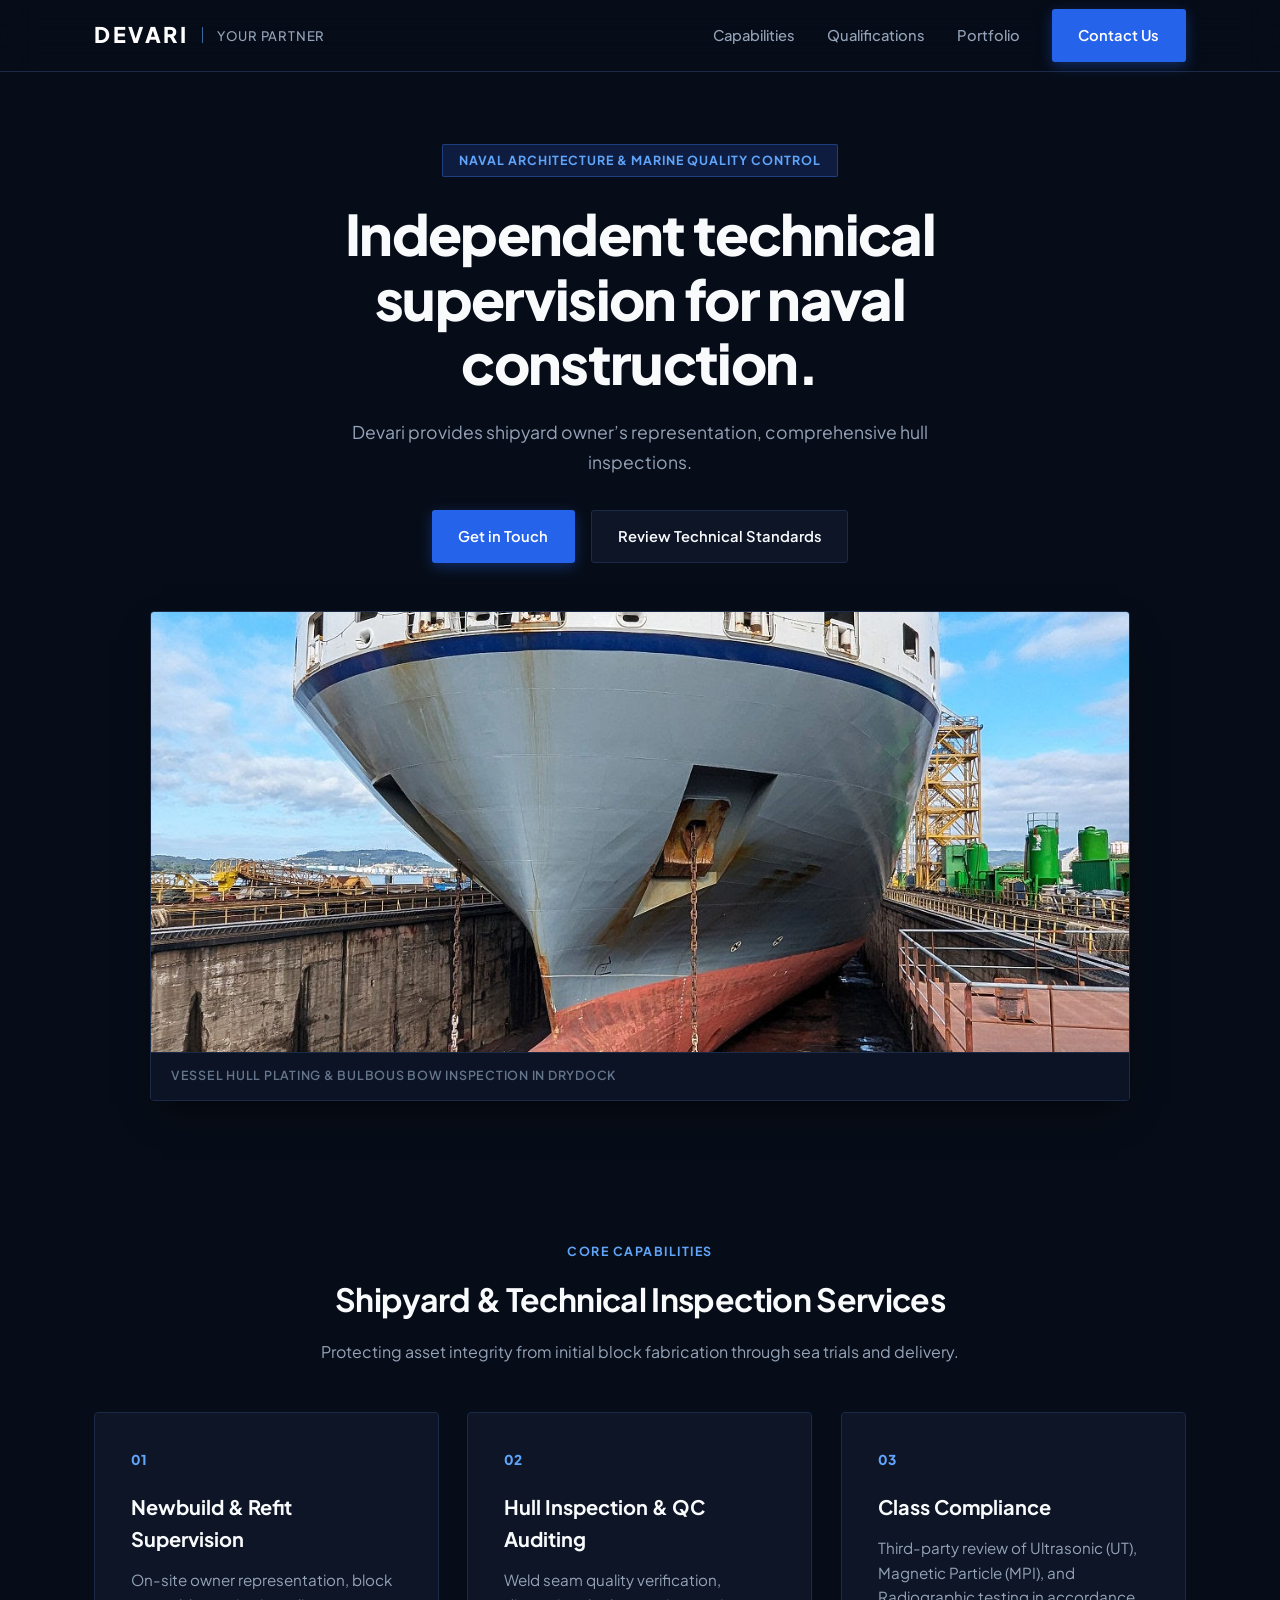
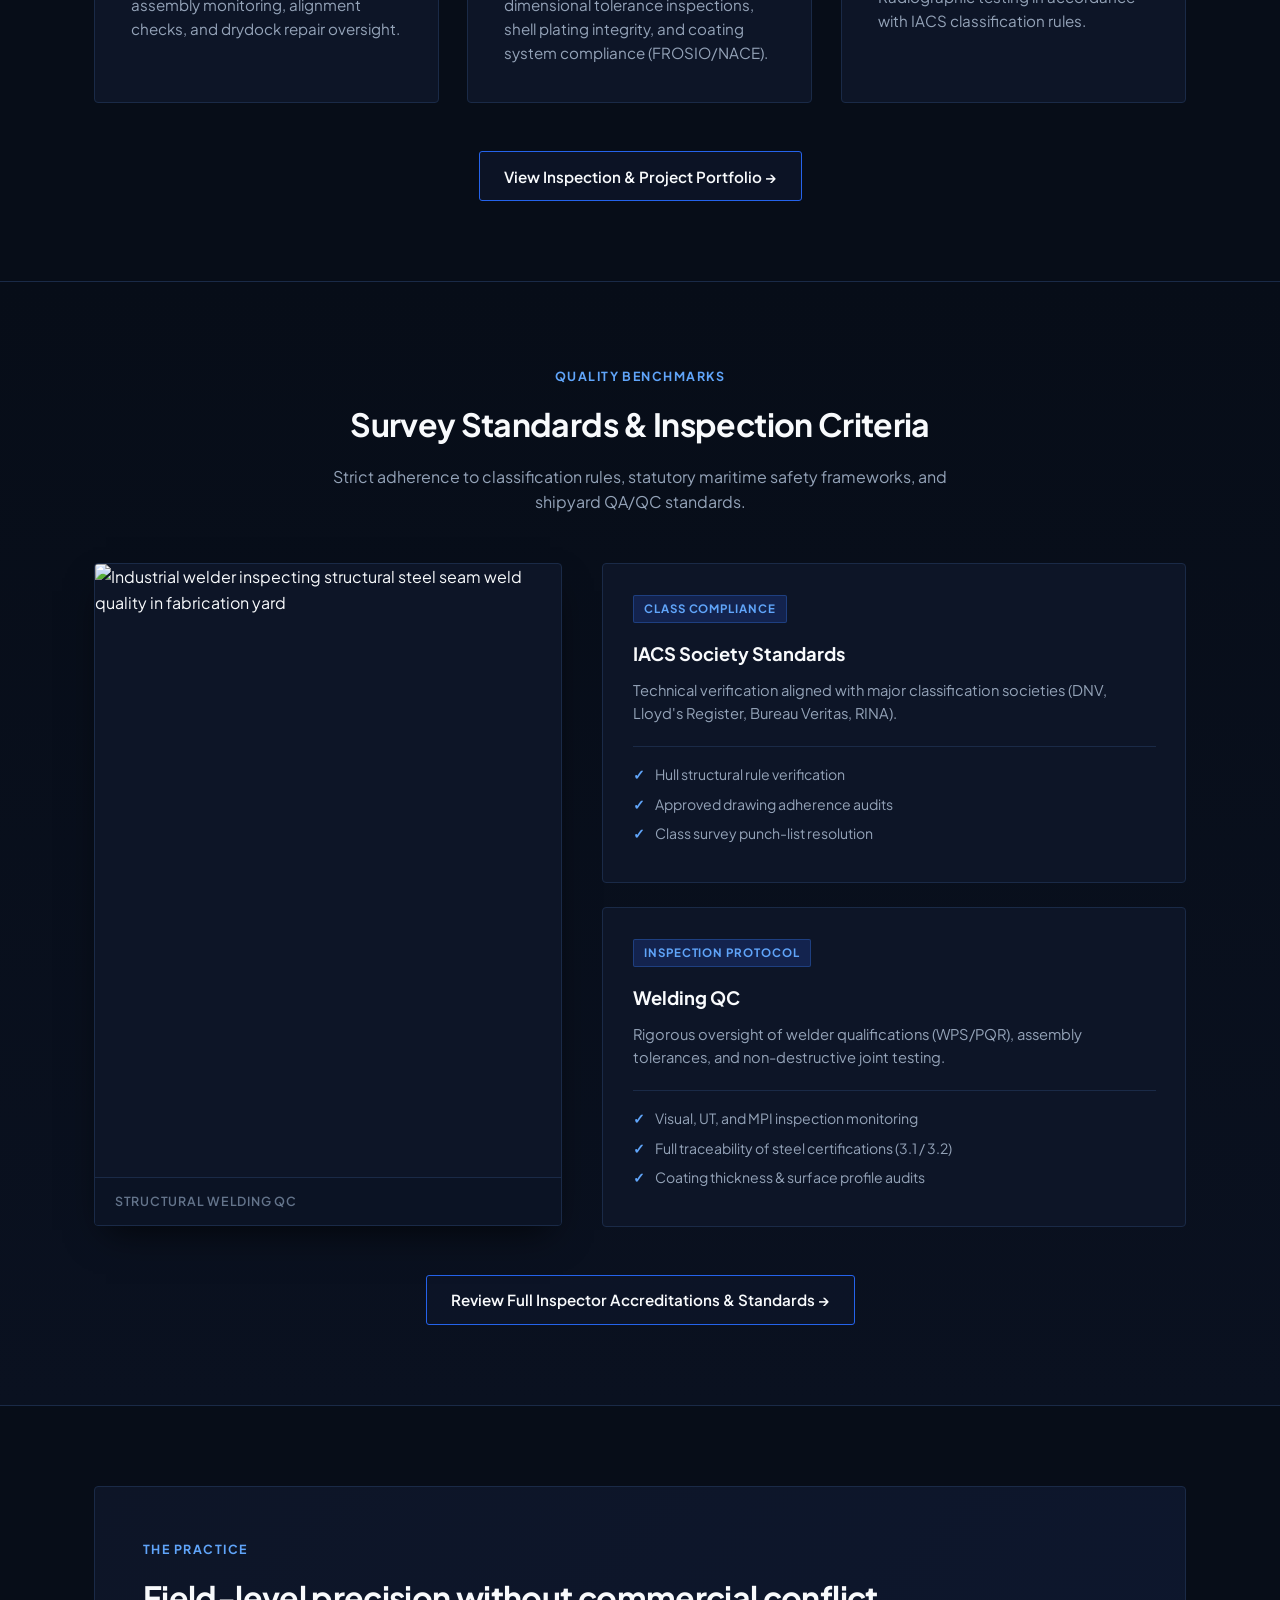
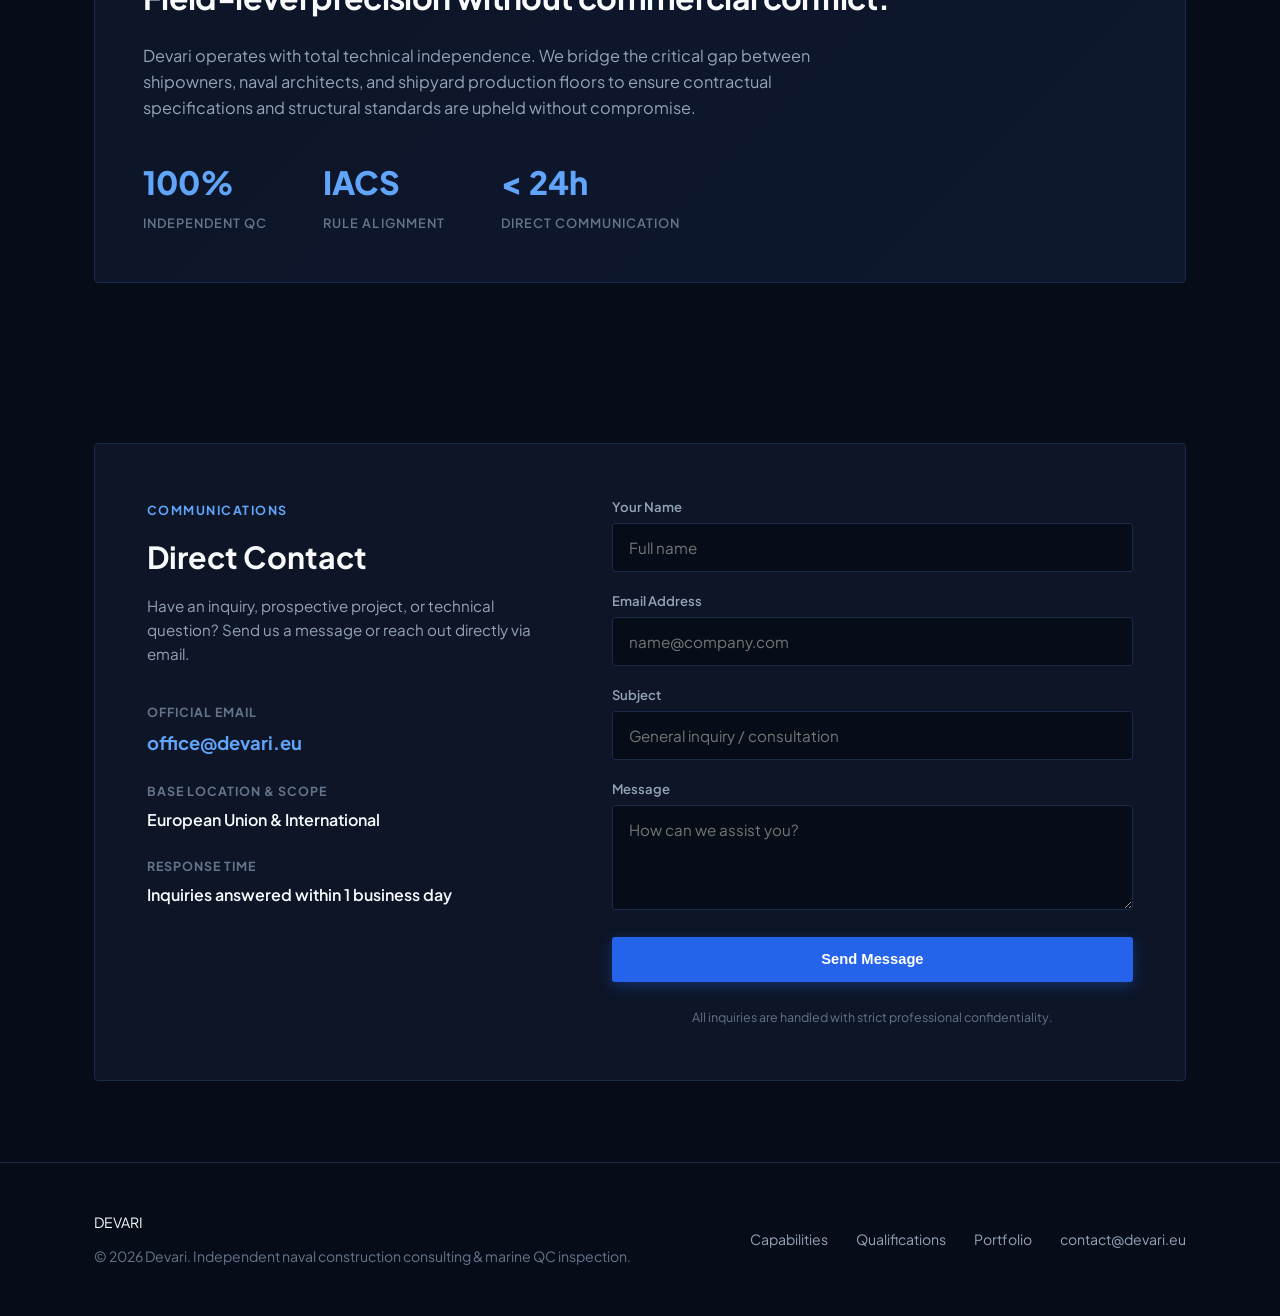
==== commit a9cebd49: "Update index.html" ====
--- a/index.html
+++ b/index.html
@@ -53,7 +53,7 @@
       <div class="hero-badge">Naval Architecture & Marine Quality Control</div>
       <h1>Independent technical supervision for naval construction.</h1>
       <p class="hero-subtext">
-        Devari provides shipyard owner’s representation, comprehensive hull inspections, non-destructive testing (NDT) oversight, and classification compliance across European shipyards.
+        Devari provides shipyard owner’s representation, comprehensive hull inspections.
       </p>
       <div class="hero-actions">
         <a href="#contact" class="btn btn-primary">Get in Touch</a>
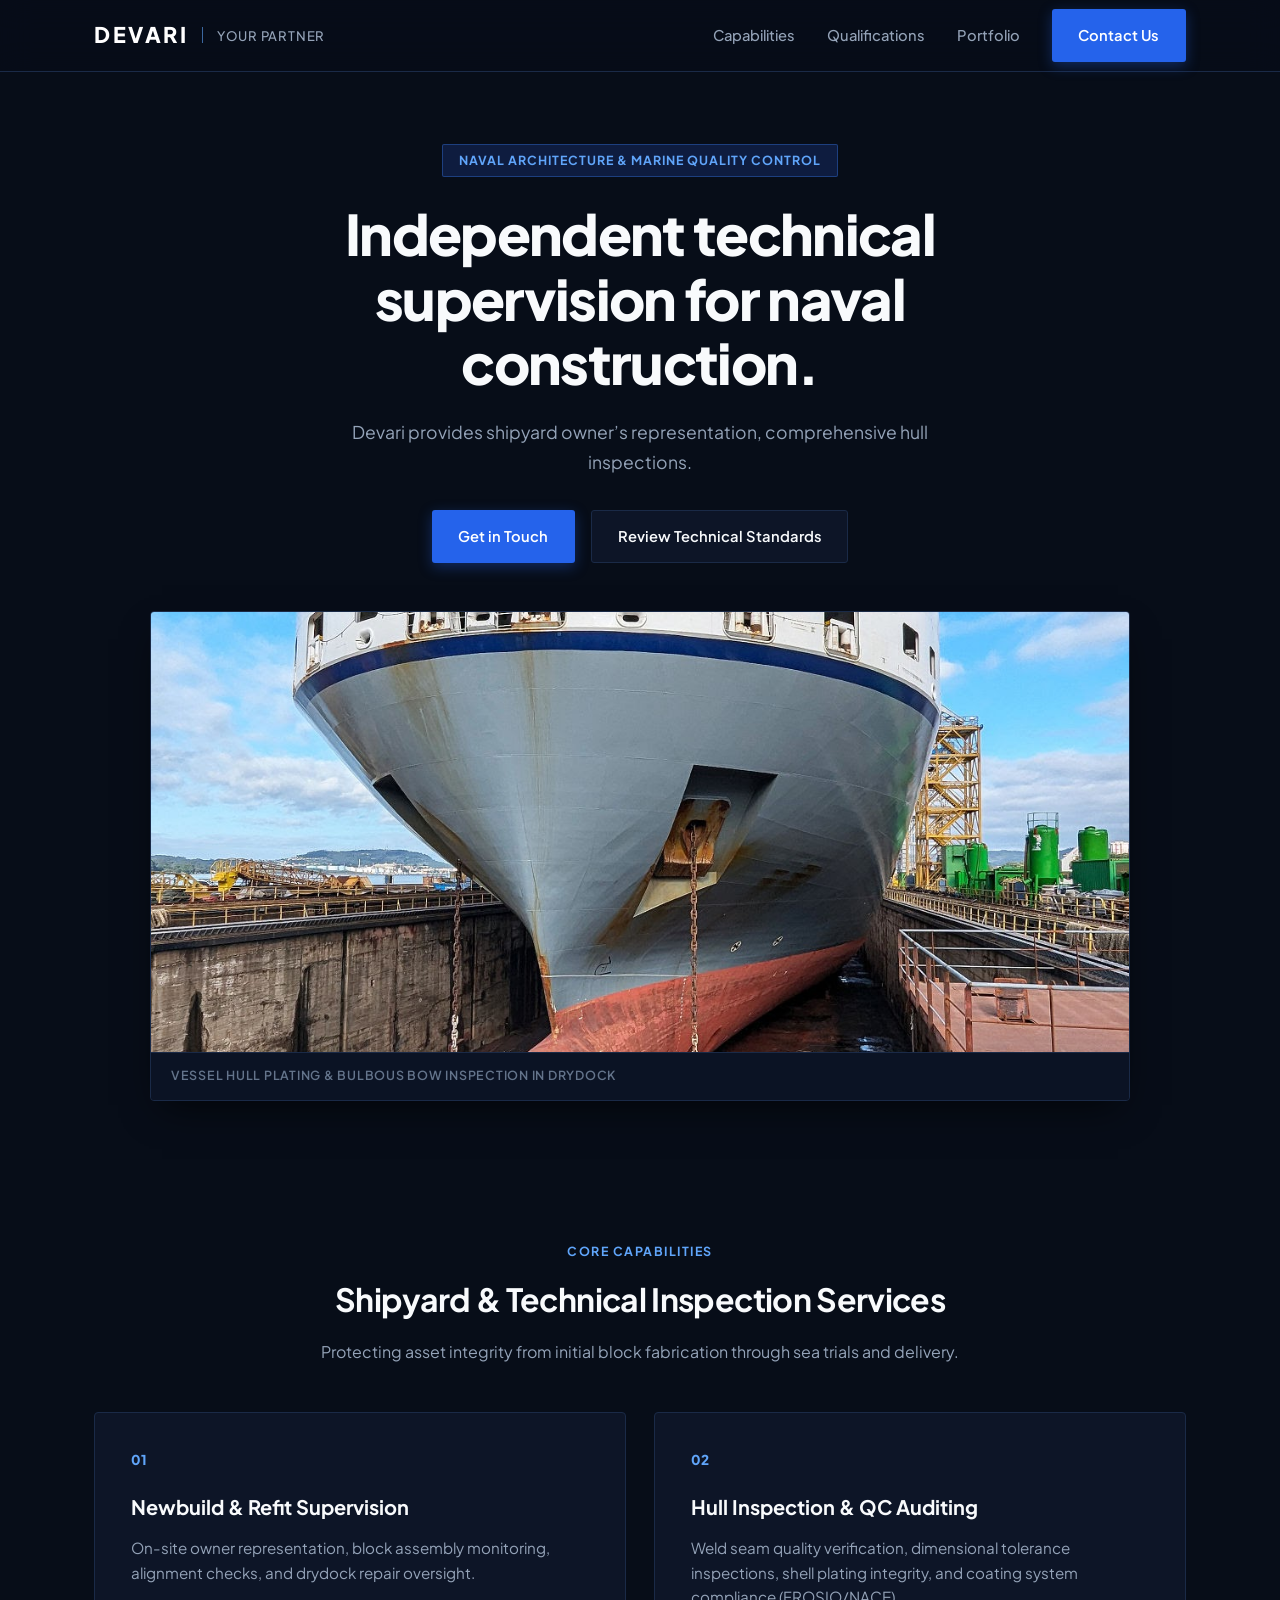
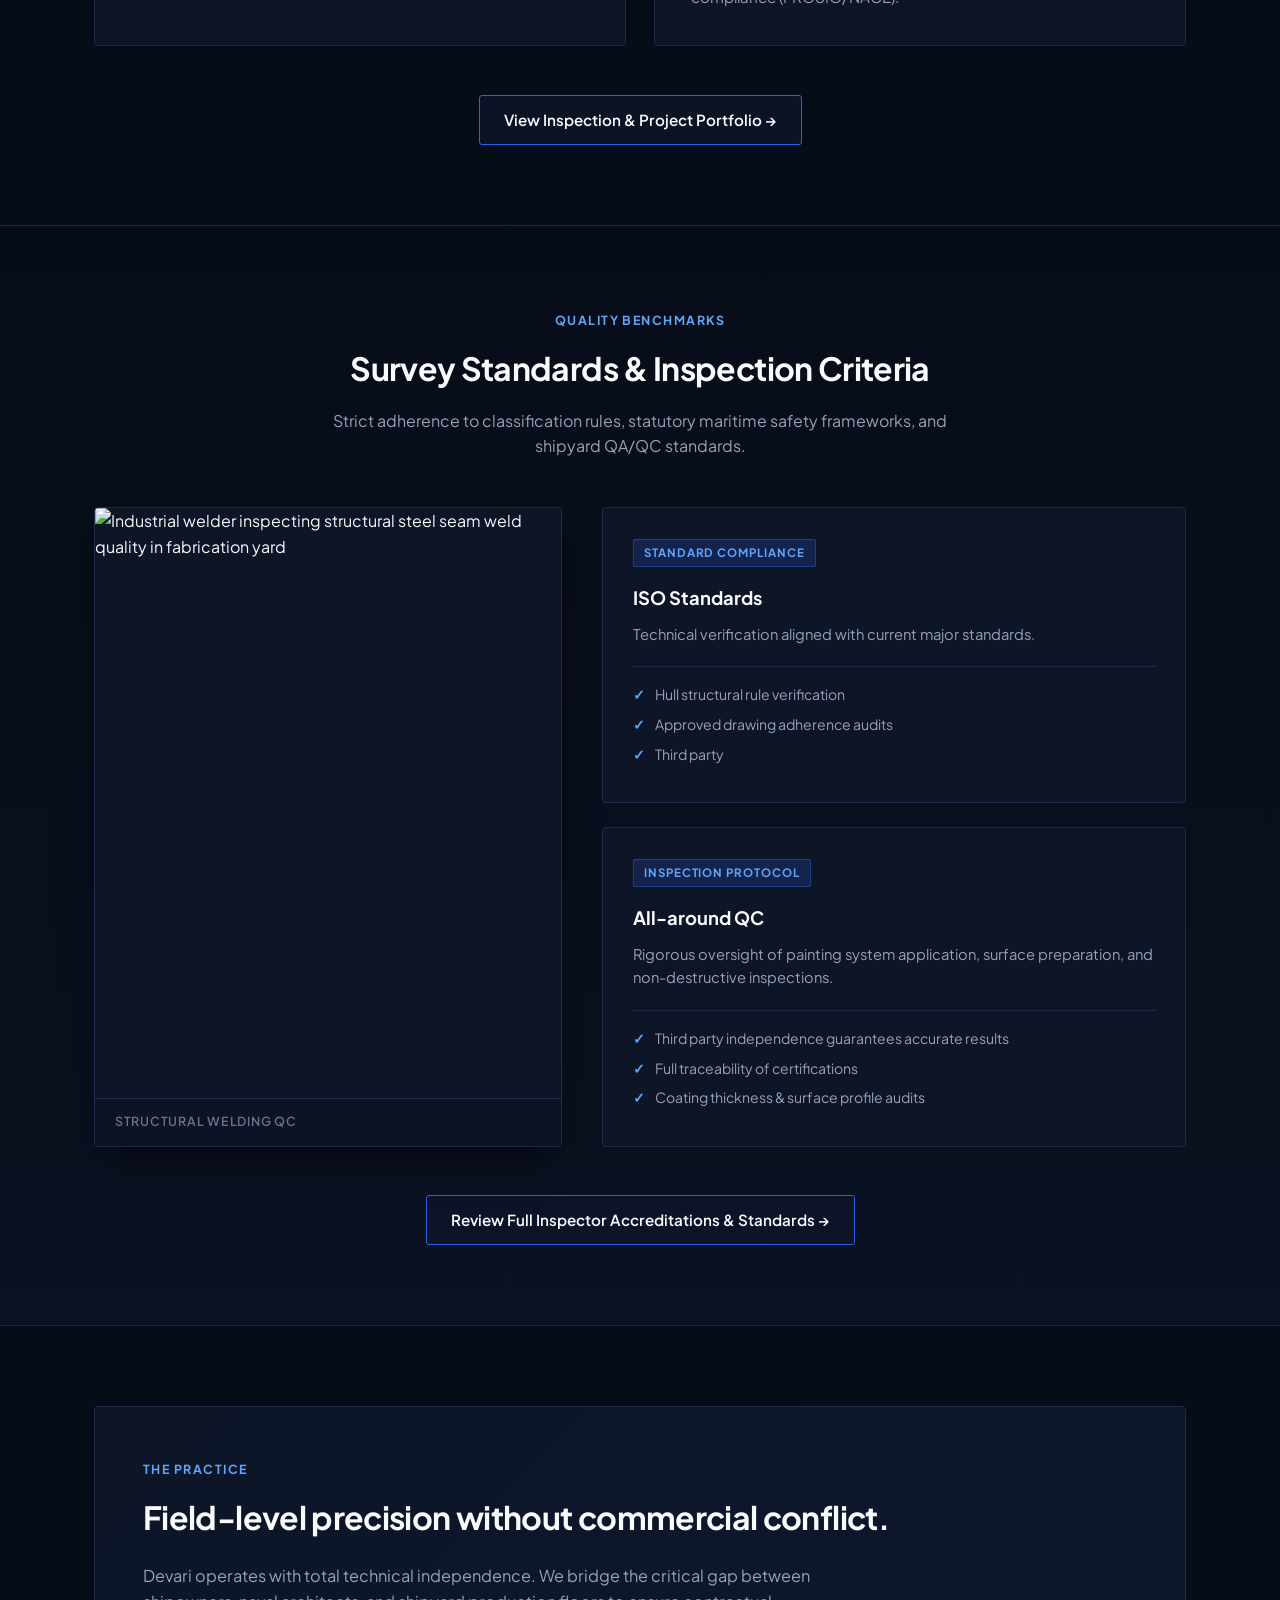
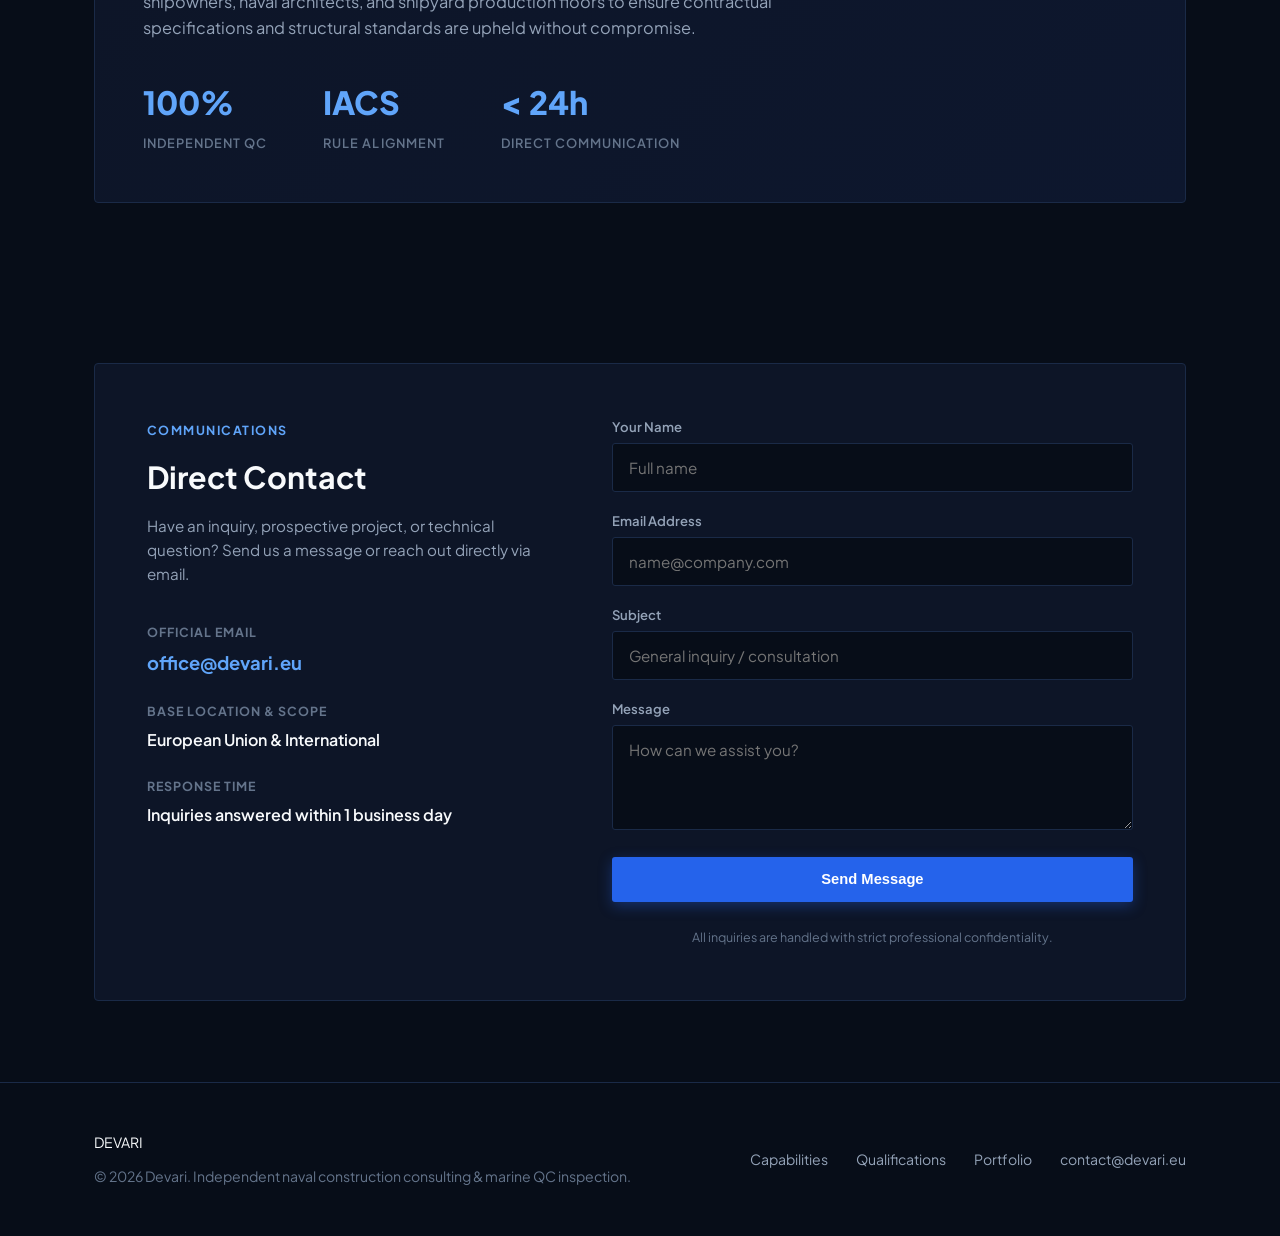
==== commit e378b2dc: "Removed information not in compliance" ====
--- a/index.html
+++ b/index.html
@@ -95,11 +95,11 @@
           <p>Weld seam quality verification, dimensional tolerance inspections, shell plating integrity, and coating system compliance (FROSIO/NACE).</p>
         </div>
 
-        <div class="card reveal">
+      <!--  <div class="card reveal">
           <div class="card-icon">03</div>
           <h3>Class Compliance</h3>
           <p>Third-party review of Ultrasonic (UT), Magnetic Particle (MPI), and Radiographic testing in accordance with IACS classification rules.</p>
-        </div>
+        </div>-->
       </div>
       <!-- Direct Link to Portfolio -->
       <div class="section-action-center">
@@ -133,23 +133,23 @@
 
         <div class="credentials-grid">
           <div class="credential-card reveal">
-            <div class="cred-status">Class Compliance</div>
-            <h3>IACS Society Standards</h3>
-            <p>Technical verification aligned with major classification societies (DNV, Lloyd's Register, Bureau Veritas, RINA).</p>
+            <div class="cred-status">Standard Compliance</div>
+            <h3>ISO Standards</h3>
+            <p>Technical verification aligned with current major standards.</p>
             <ul class="cred-list">
               <li>Hull structural rule verification</li>
               <li>Approved drawing adherence audits</li>
-              <li>Class survey punch-list resolution</li>
+              <li>Third party </li>
             </ul>
           </div>
 
           <div class="credential-card reveal">
             <div class="cred-status">Inspection Protocol</div>
-            <h3>Welding QC</h3>
-            <p>Rigorous oversight of welder qualifications (WPS/PQR), assembly tolerances, and non-destructive joint testing.</p>
+            <h3>All-around QC</h3>
+            <p>Rigorous oversight of painting system application, surface preparation, and non-destructive inspections.</p>
             <ul class="cred-list">
-              <li>Visual, UT, and MPI inspection monitoring</li>
-              <li>Full traceability of steel certifications (3.1 / 3.2)</li>
+              <li>Third party independence guarantees accurate results</li>
+              <li>Full traceability of certifications</li>
               <li>Coating thickness & surface profile audits</li>
             </ul>
           </div>
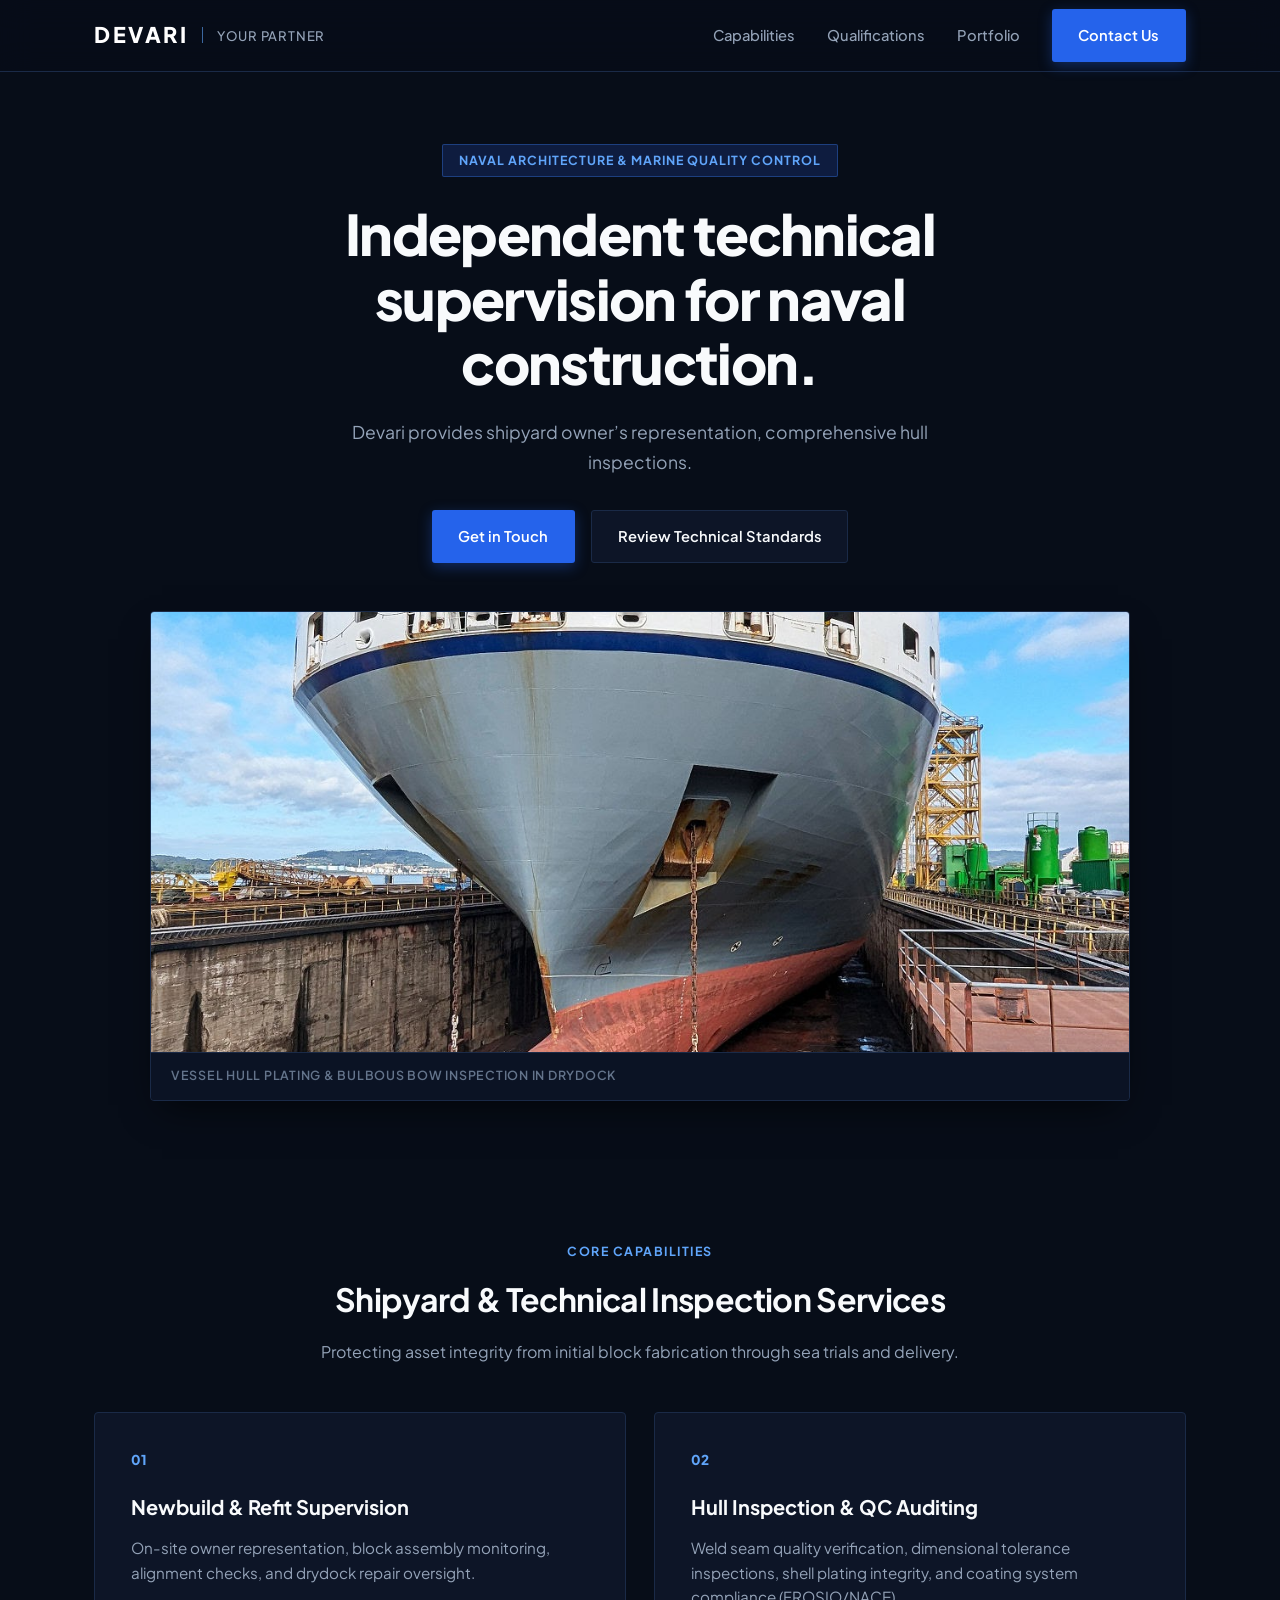
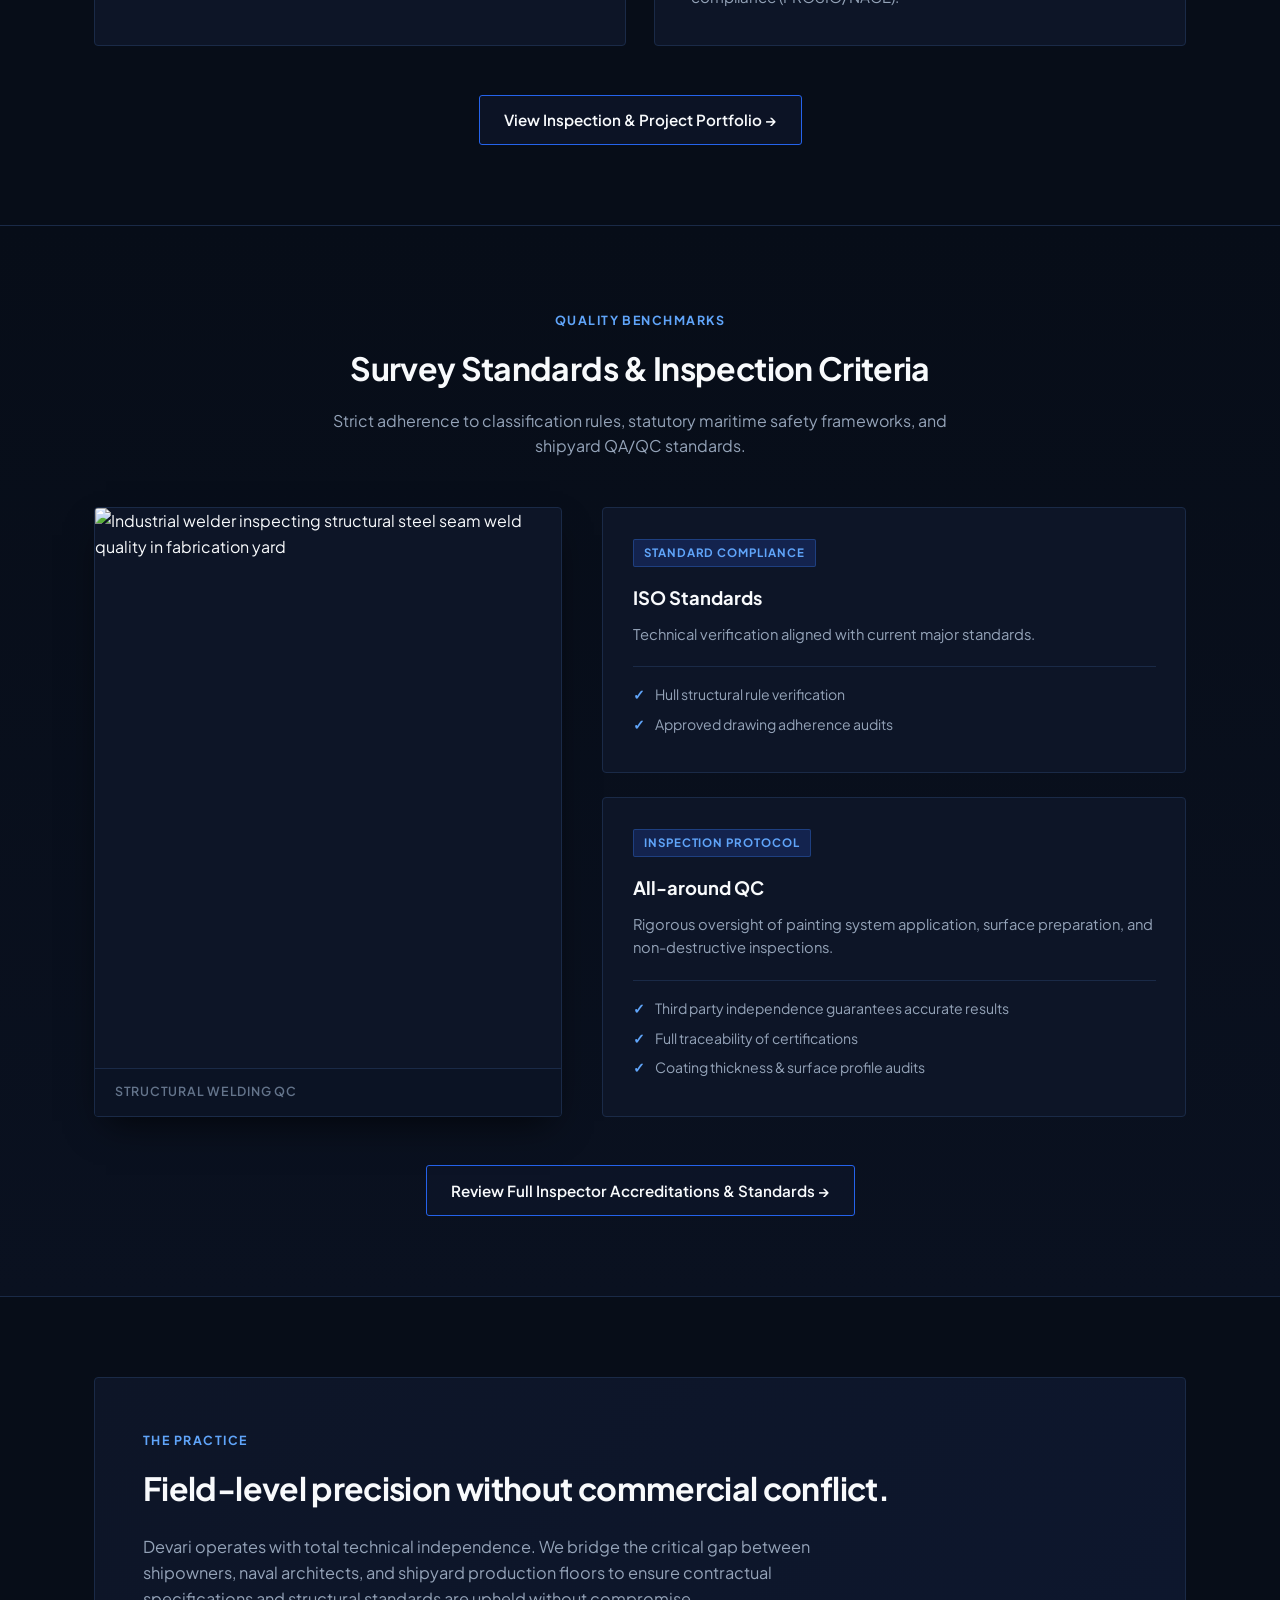
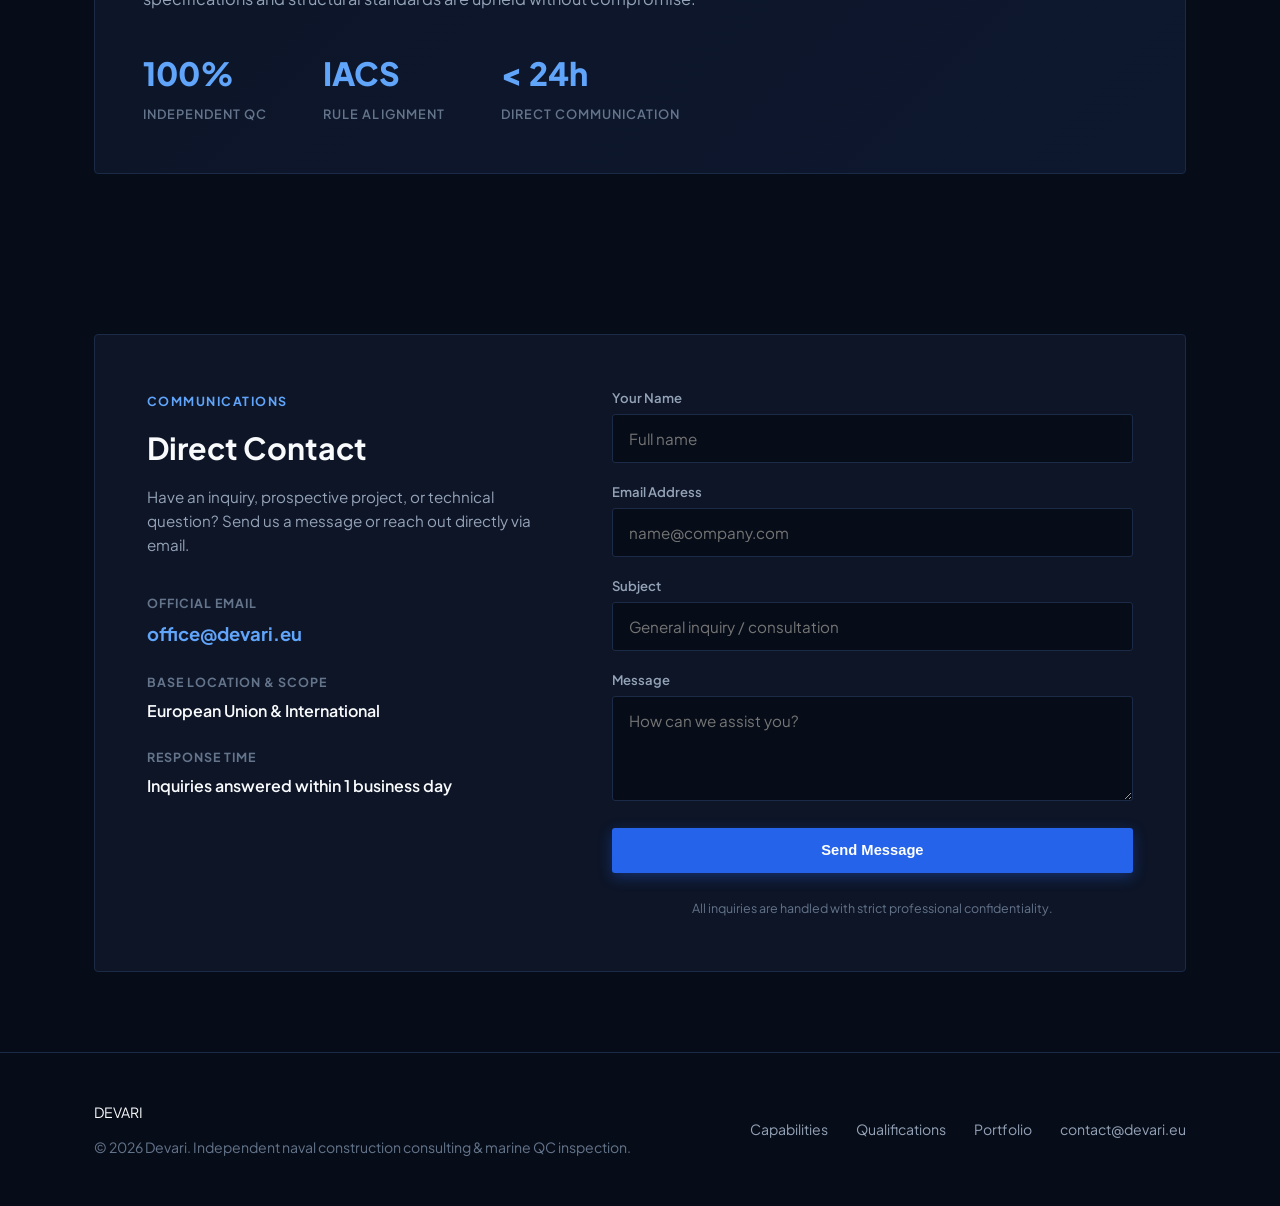
==== commit a3e733c4: "modification to index.html" ====
--- a/index.html
+++ b/index.html
@@ -139,7 +139,6 @@
             <ul class="cred-list">
               <li>Hull structural rule verification</li>
               <li>Approved drawing adherence audits</li>
-              <li>Third party </li>
             </ul>
           </div>
 
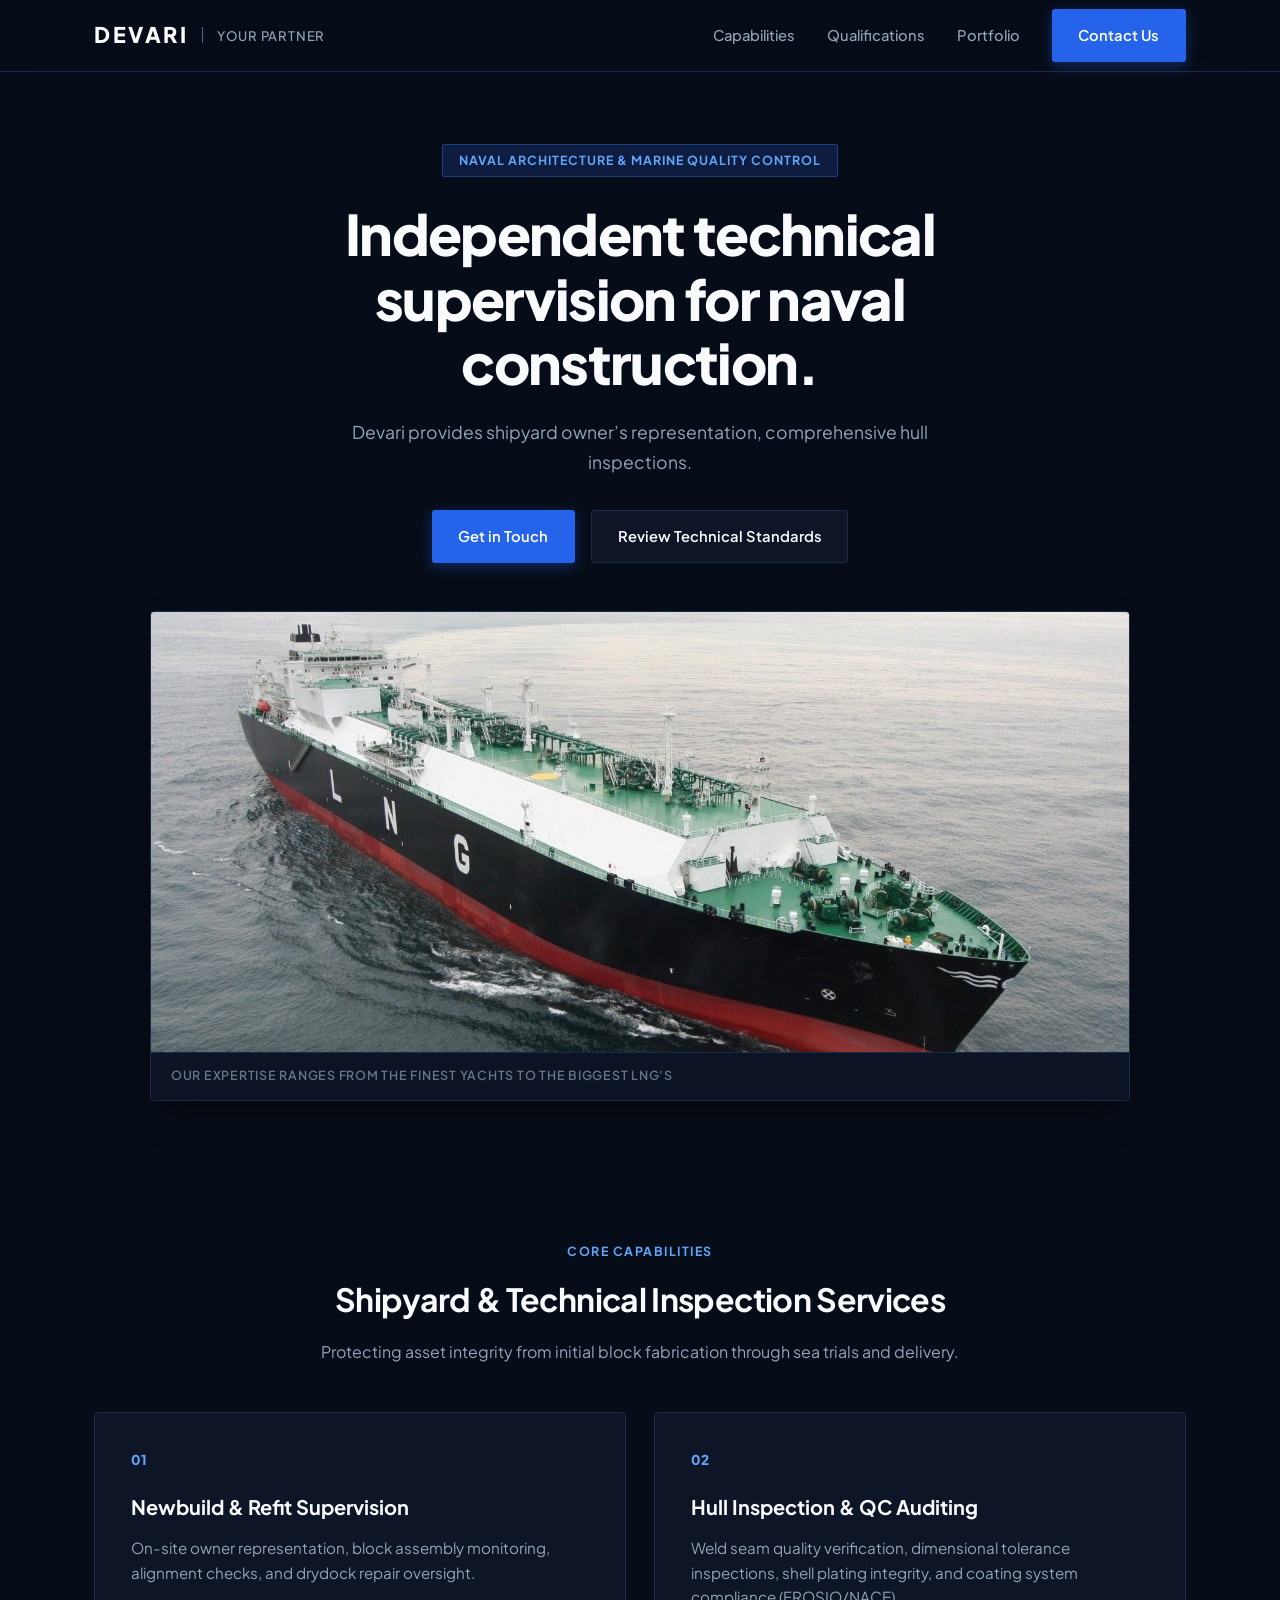
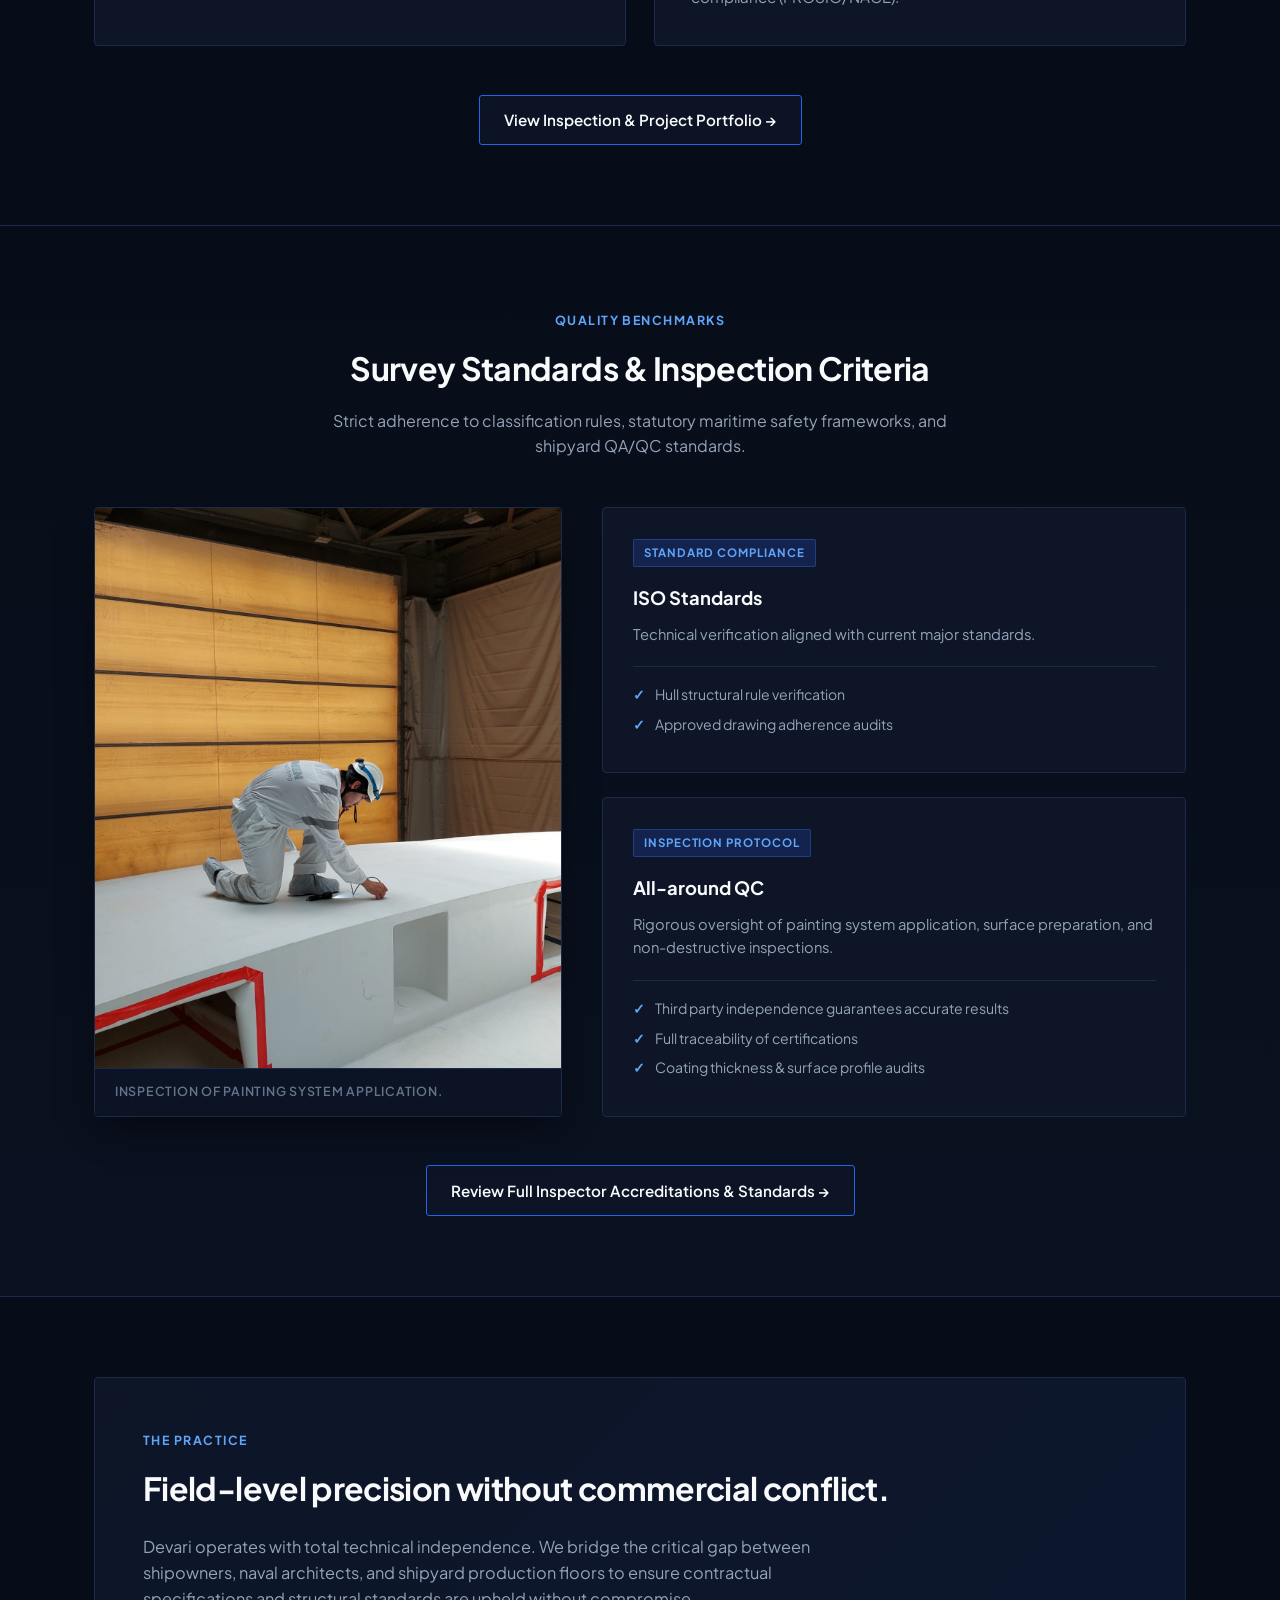
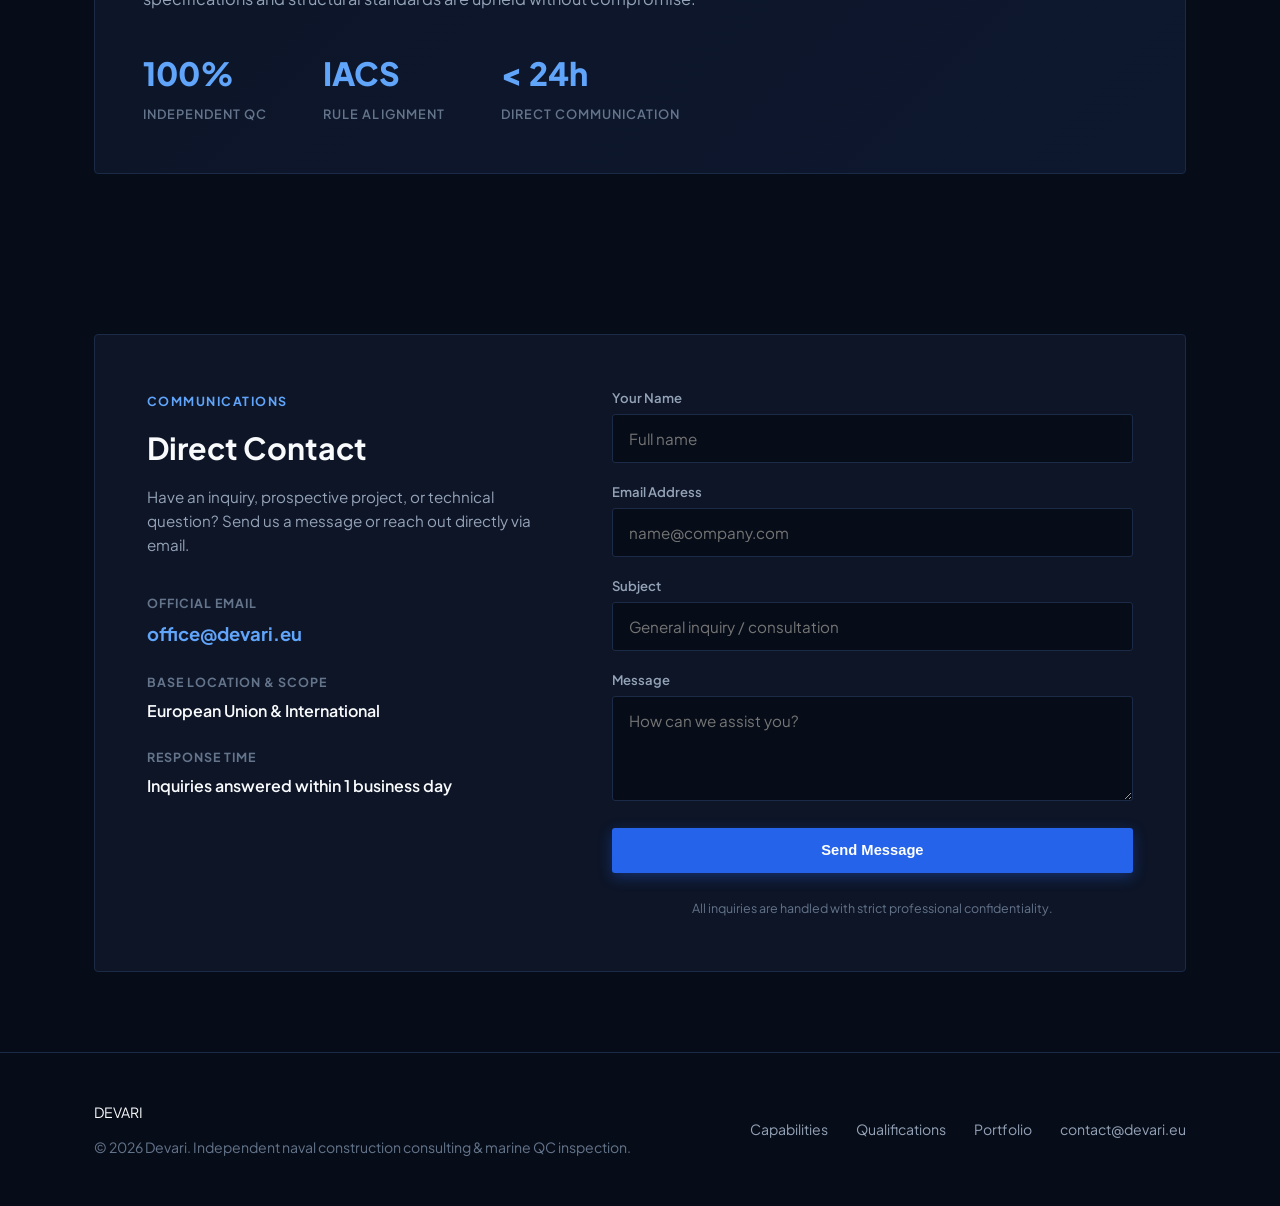
==== commit 30011925: "Changes to image and text on main page" ====
--- a/index.html
+++ b/index.html
@@ -63,12 +63,12 @@
       <!-- Real Shipyard Drydock Hull Inspection Image -->
       <div class="media-box hero-media">
         <img 
-          src="/img/9.jpg" 
-          alt="Large commercial vessel resting in drydock for hull plating and structural inspection" 
+          src="/img/24.jpg" 
+          alt="Image of LNG" 
           class="responsive-img"
           loading="eager"
         />
-        <div class="media-caption">Vessel Hull Plating & Bulbous Bow Inspection in Drydock</div>
+        <div class="media-caption">Our expertise ranges from the finest yachts to the biggest LNG's</div>
       </div>
     </div>
   </section>
@@ -123,12 +123,12 @@
         <!-- Structural Welding QC Visual -->
         <div class="media-box cred-media reveal">
           <img 
-            src="https://images.unsplash.com/photo-1504307651254-35680f356dfd?auto=format&fit=crop&w=1200&q=80" 
-            alt="Industrial welder inspecting structural steel seam weld quality in fabrication yard" 
+            src="/img/7.jpeg" 
+            alt="Inspecting of aluminium block by inspector." 
             class="responsive-img"
             loading="lazy"
           />
-          <div class="media-caption">Structural welding QC</div>
+          <div class="media-caption">Inspection of painting system application.</div>
         </div>
 
         <div class="credentials-grid">
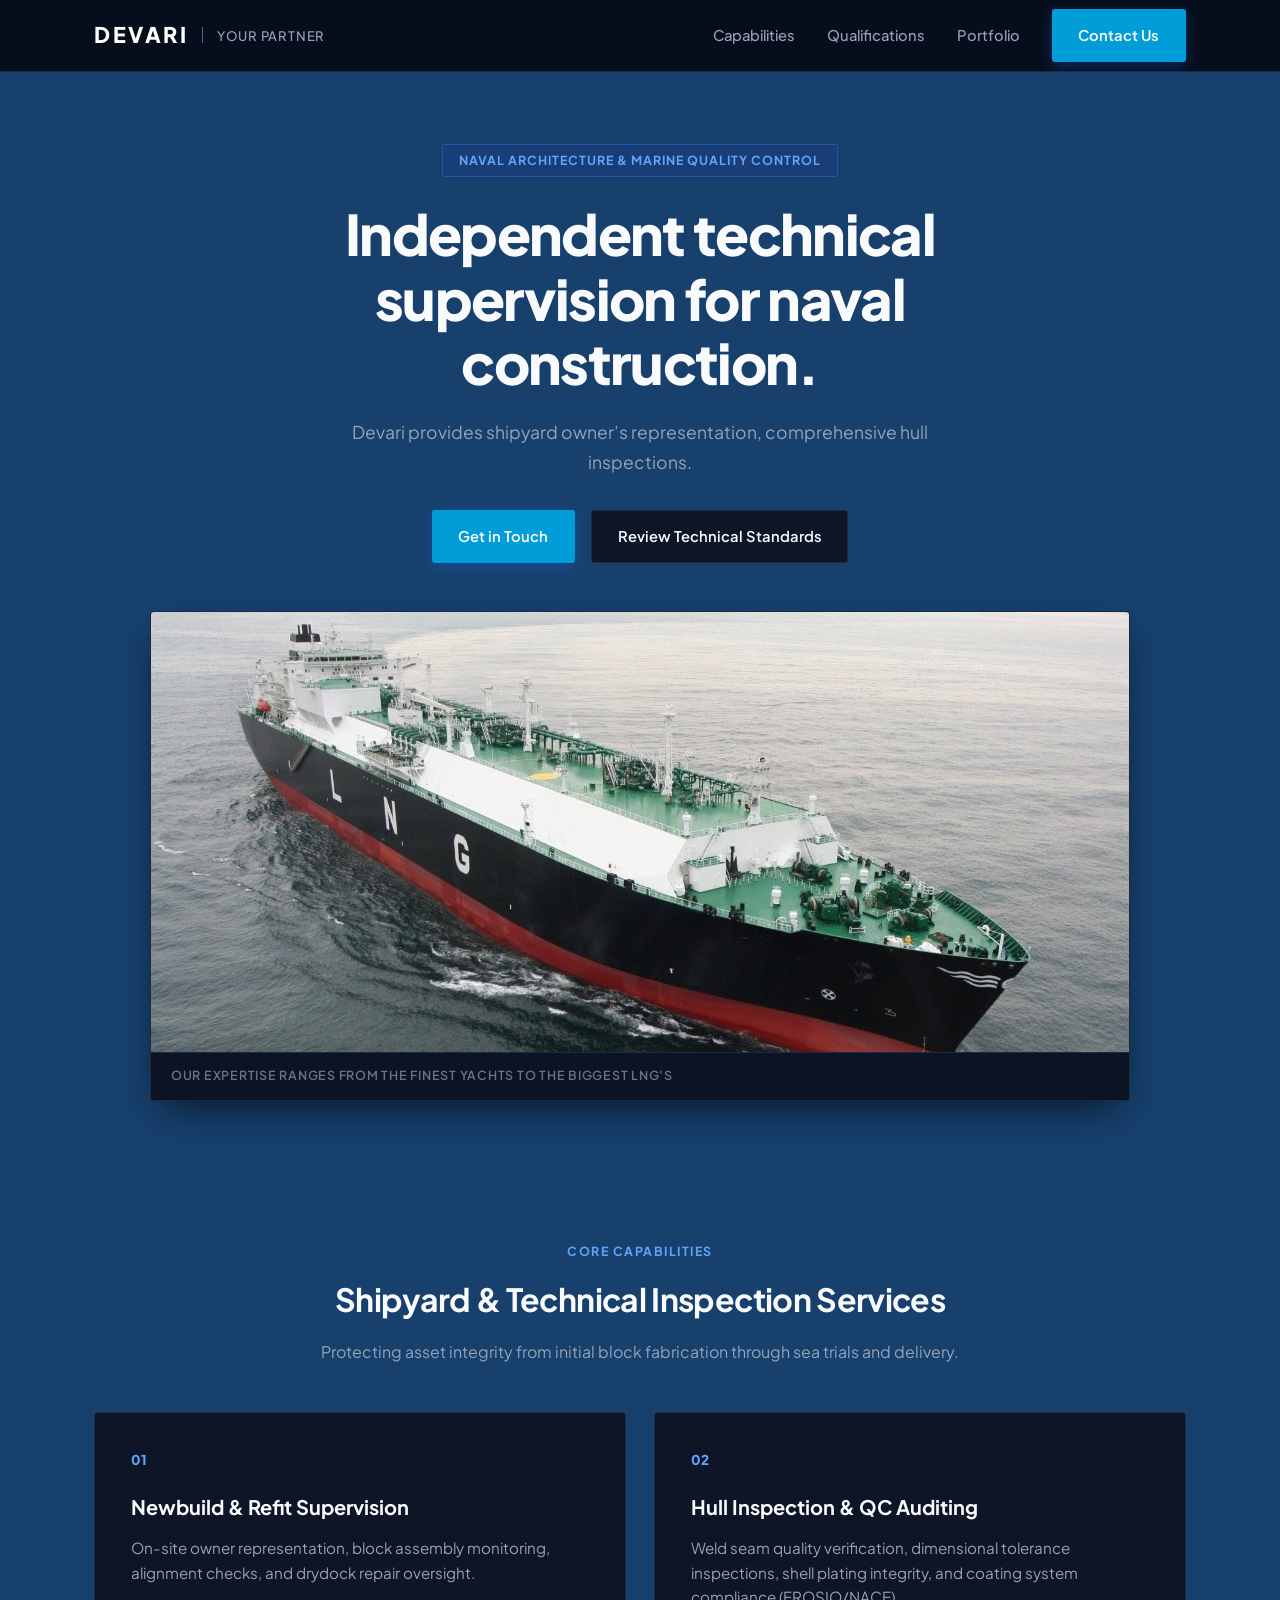
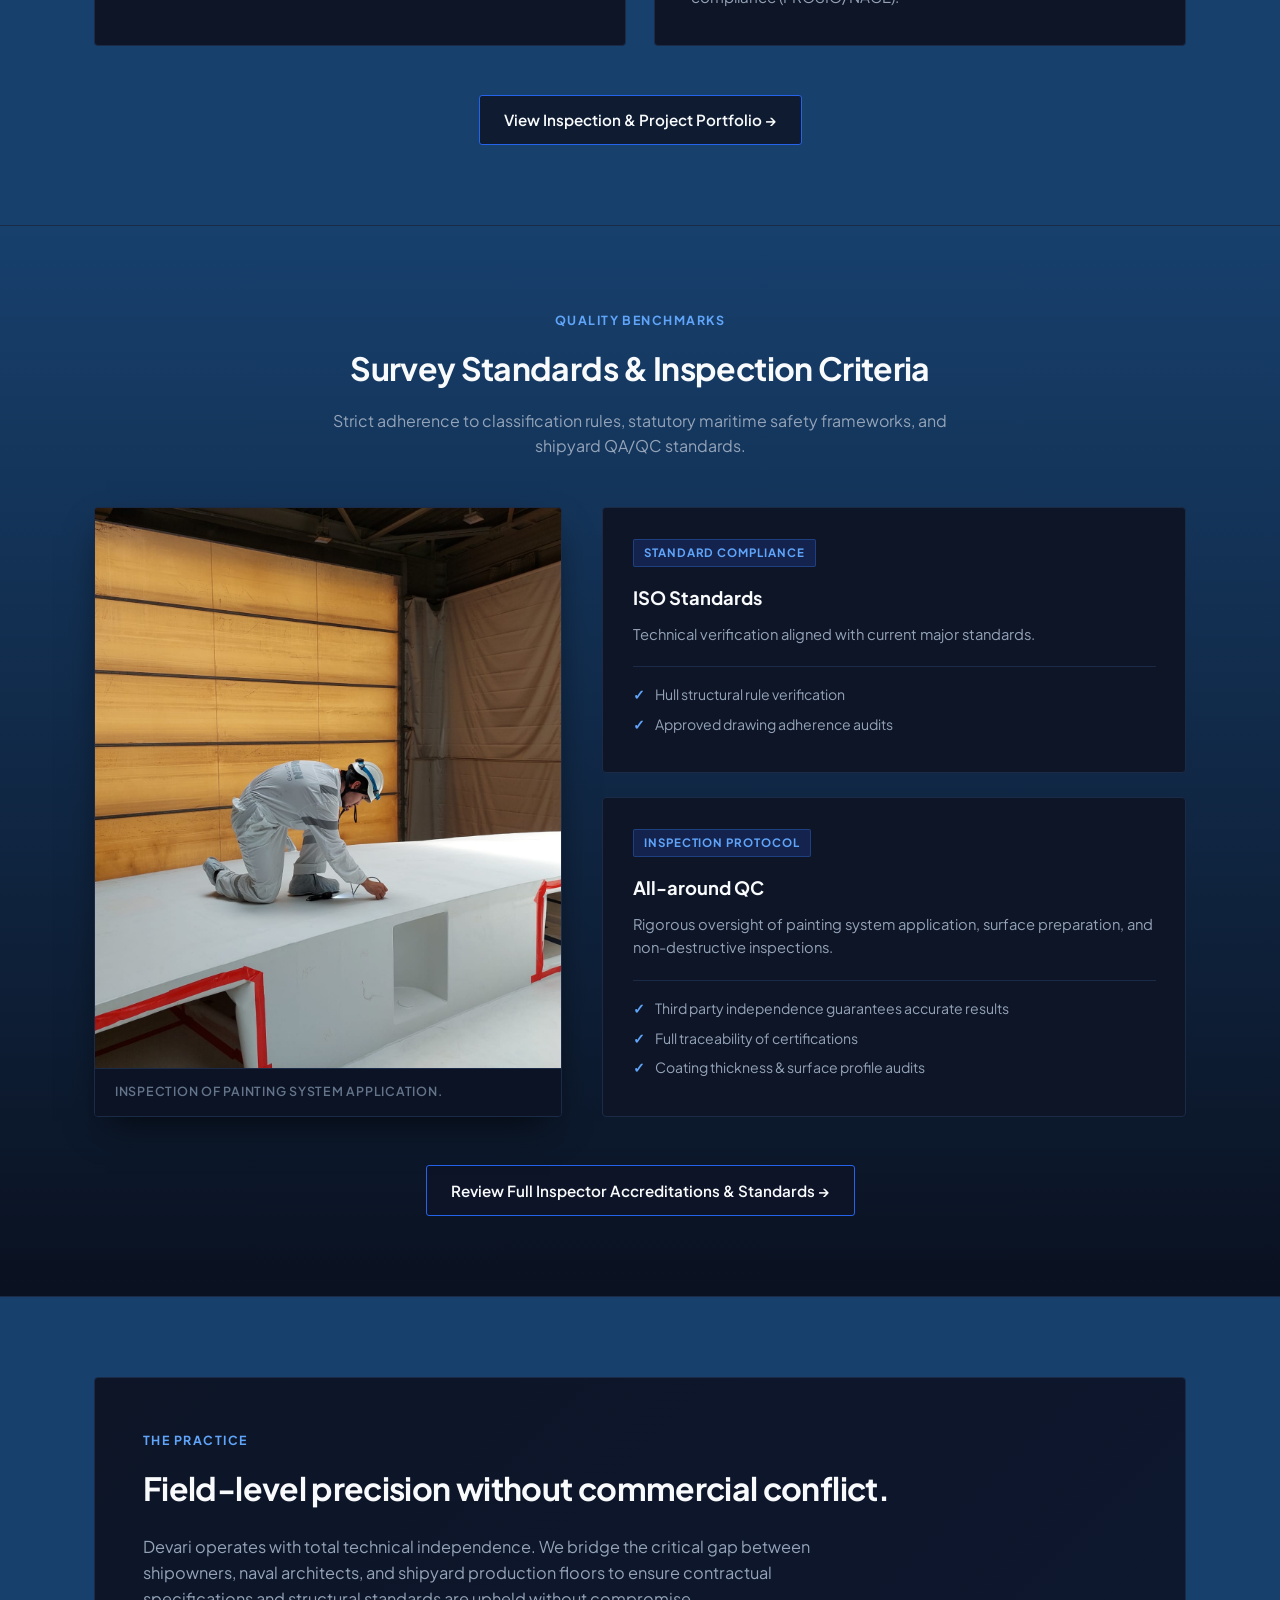
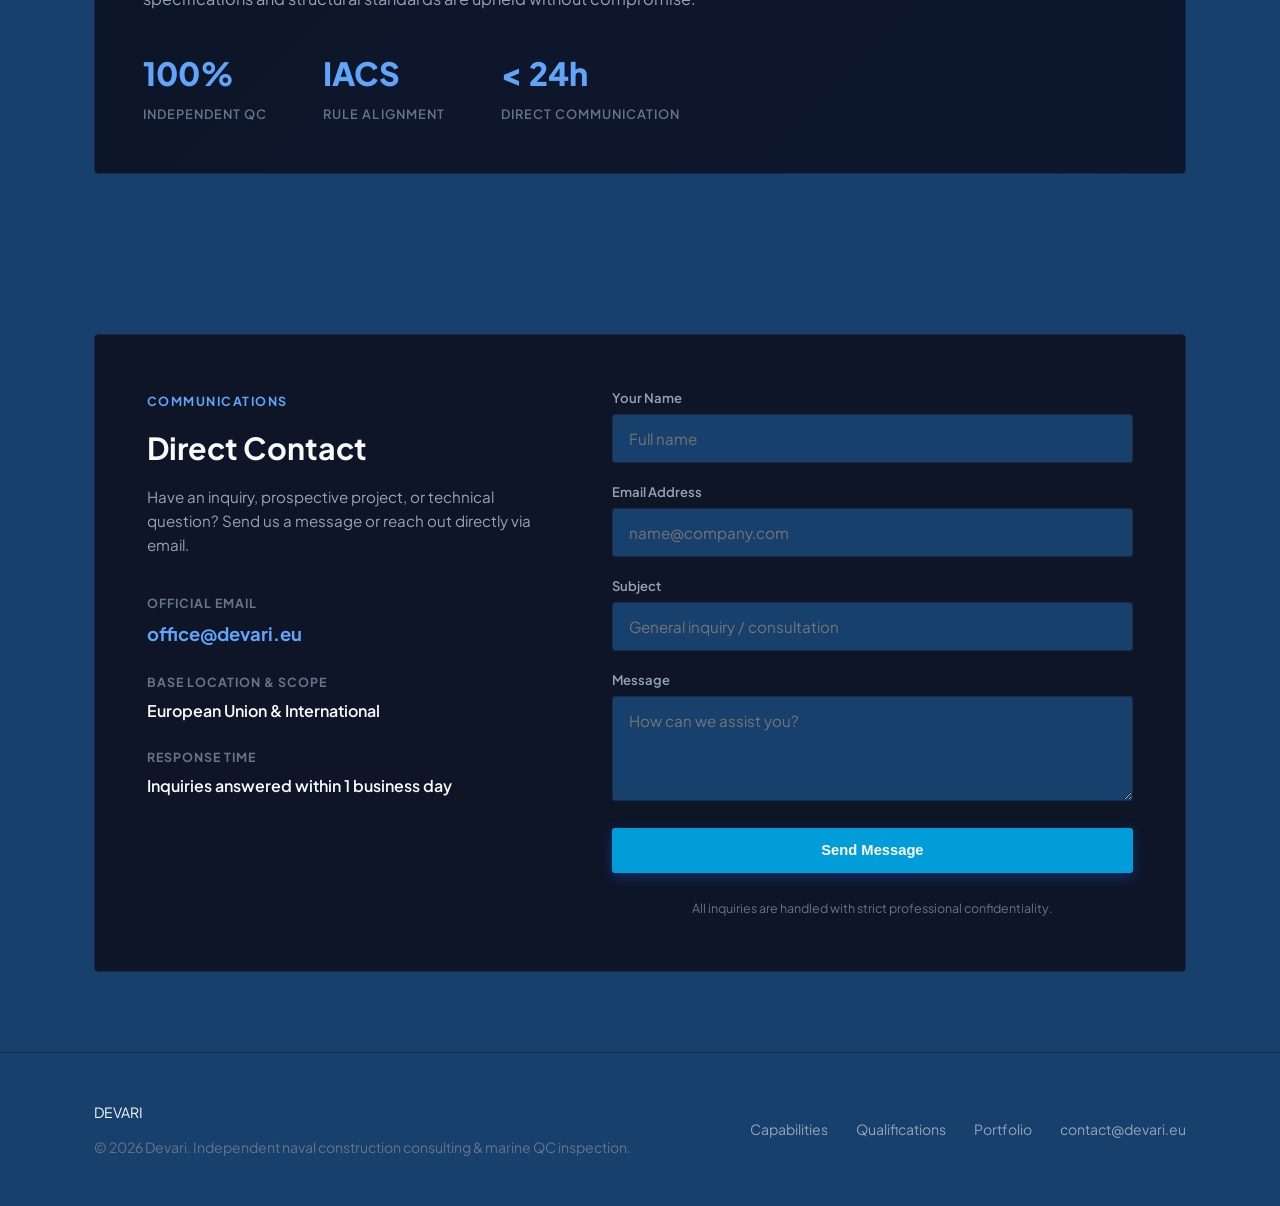
==== commit 5305d492: "update of index.html" ====
--- a/index.html
+++ b/index.html
@@ -18,7 +18,7 @@
   <link href="https://fonts.googleapis.com/css2?family=Plus+Jakarta+Sans:wght@400;500;600;700;800&display=swap" rel="stylesheet">
   
   <!-- Version parameter forces browser & Cloudflare cache refresh -->
-  <link rel="stylesheet" href="style.css?v=9" />
+  <link rel="stylesheet" href="style.css?v=20" />
 </head>
 <body>
 
--- a/style.css
+++ b/style.css
@@ -1,6 +1,6 @@
 :root {
   /* Unified Industrial Shipyard Palette */
-  --bg-main: #070d18;
+  --bg-main: #17406D;
   --bg-card: #0d1527;
   --bg-surface: #152238;
   --border-muted: #1a2a47;
@@ -10,8 +10,8 @@
   --text-muted: #94a3b8;
   --text-dim: #64748b;
   
-  --primary-navy: #0a1931;
-  --accent-blue: #2563eb;
+  --primary-navy: #275A92;
+  --accent-blue: #009DD9;
   --accent-glow: #60a5fa;
   --accent-hover: #1d4ed8;
 
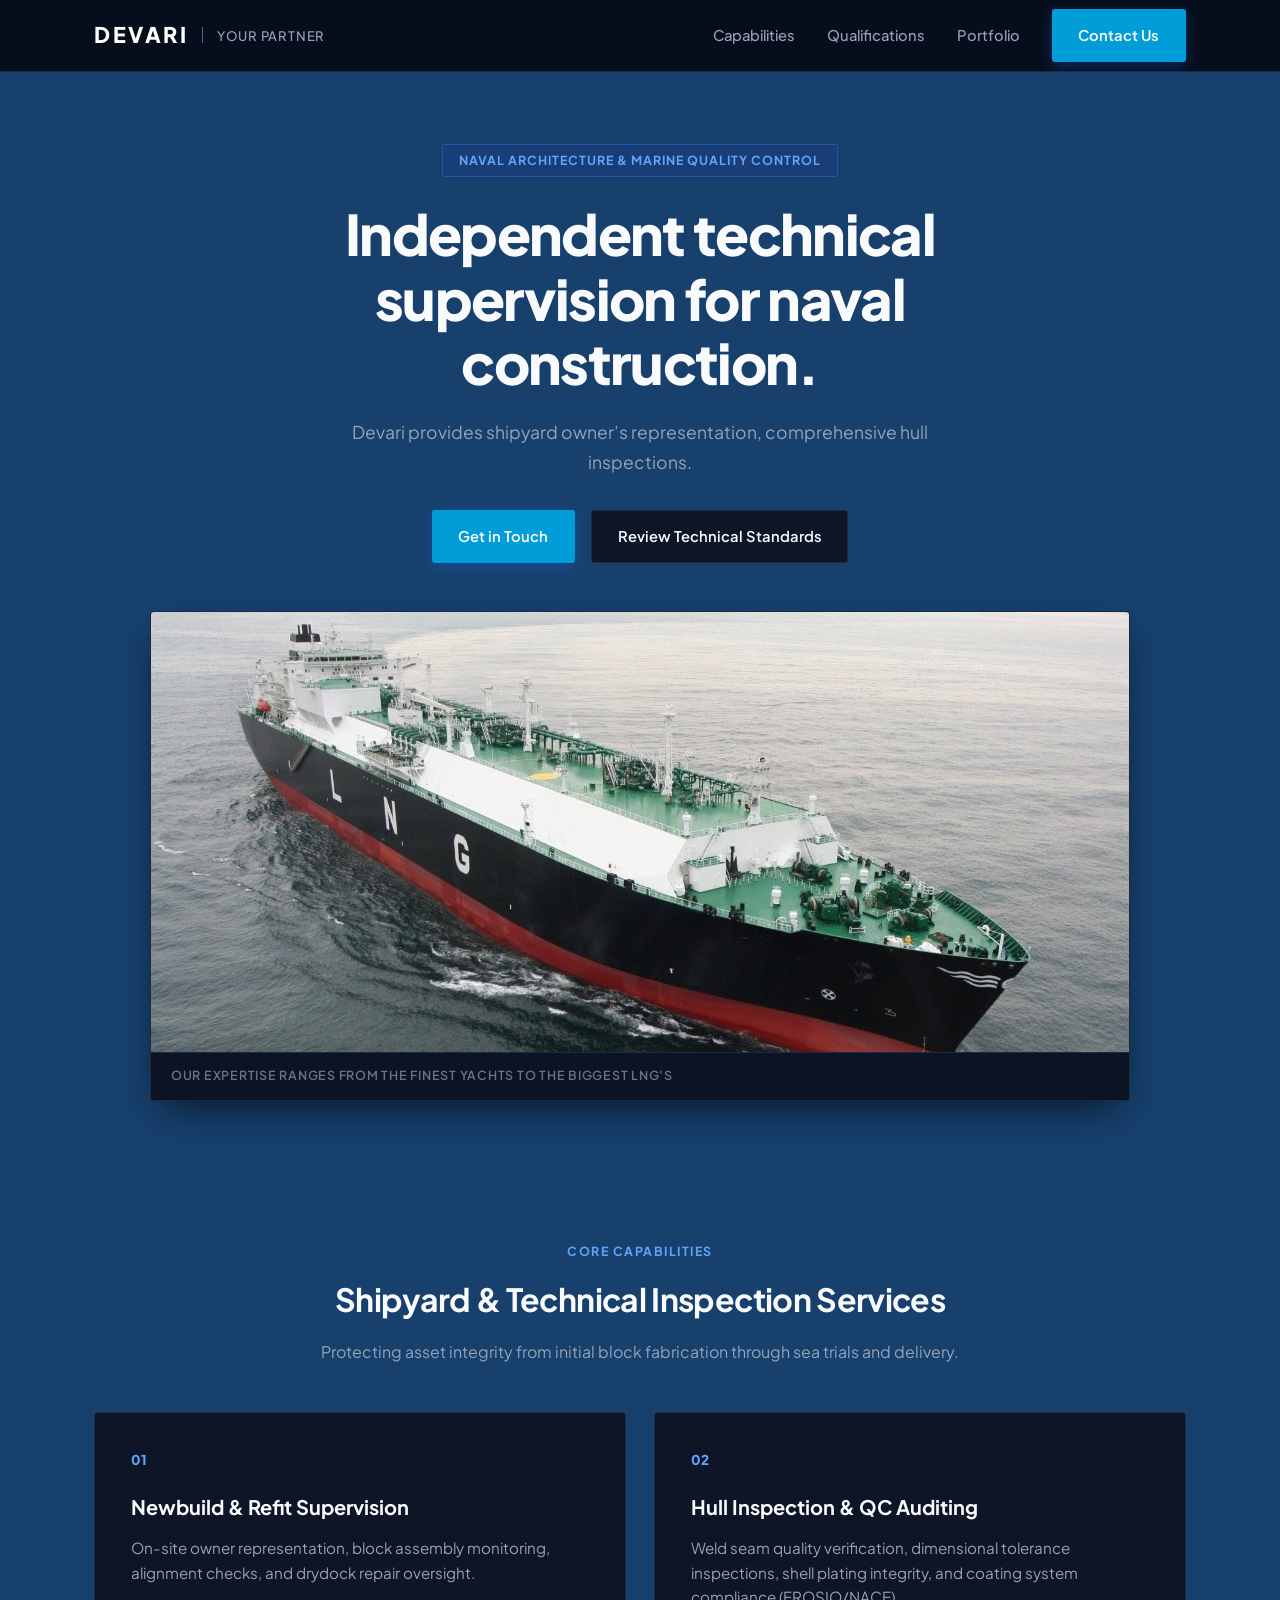
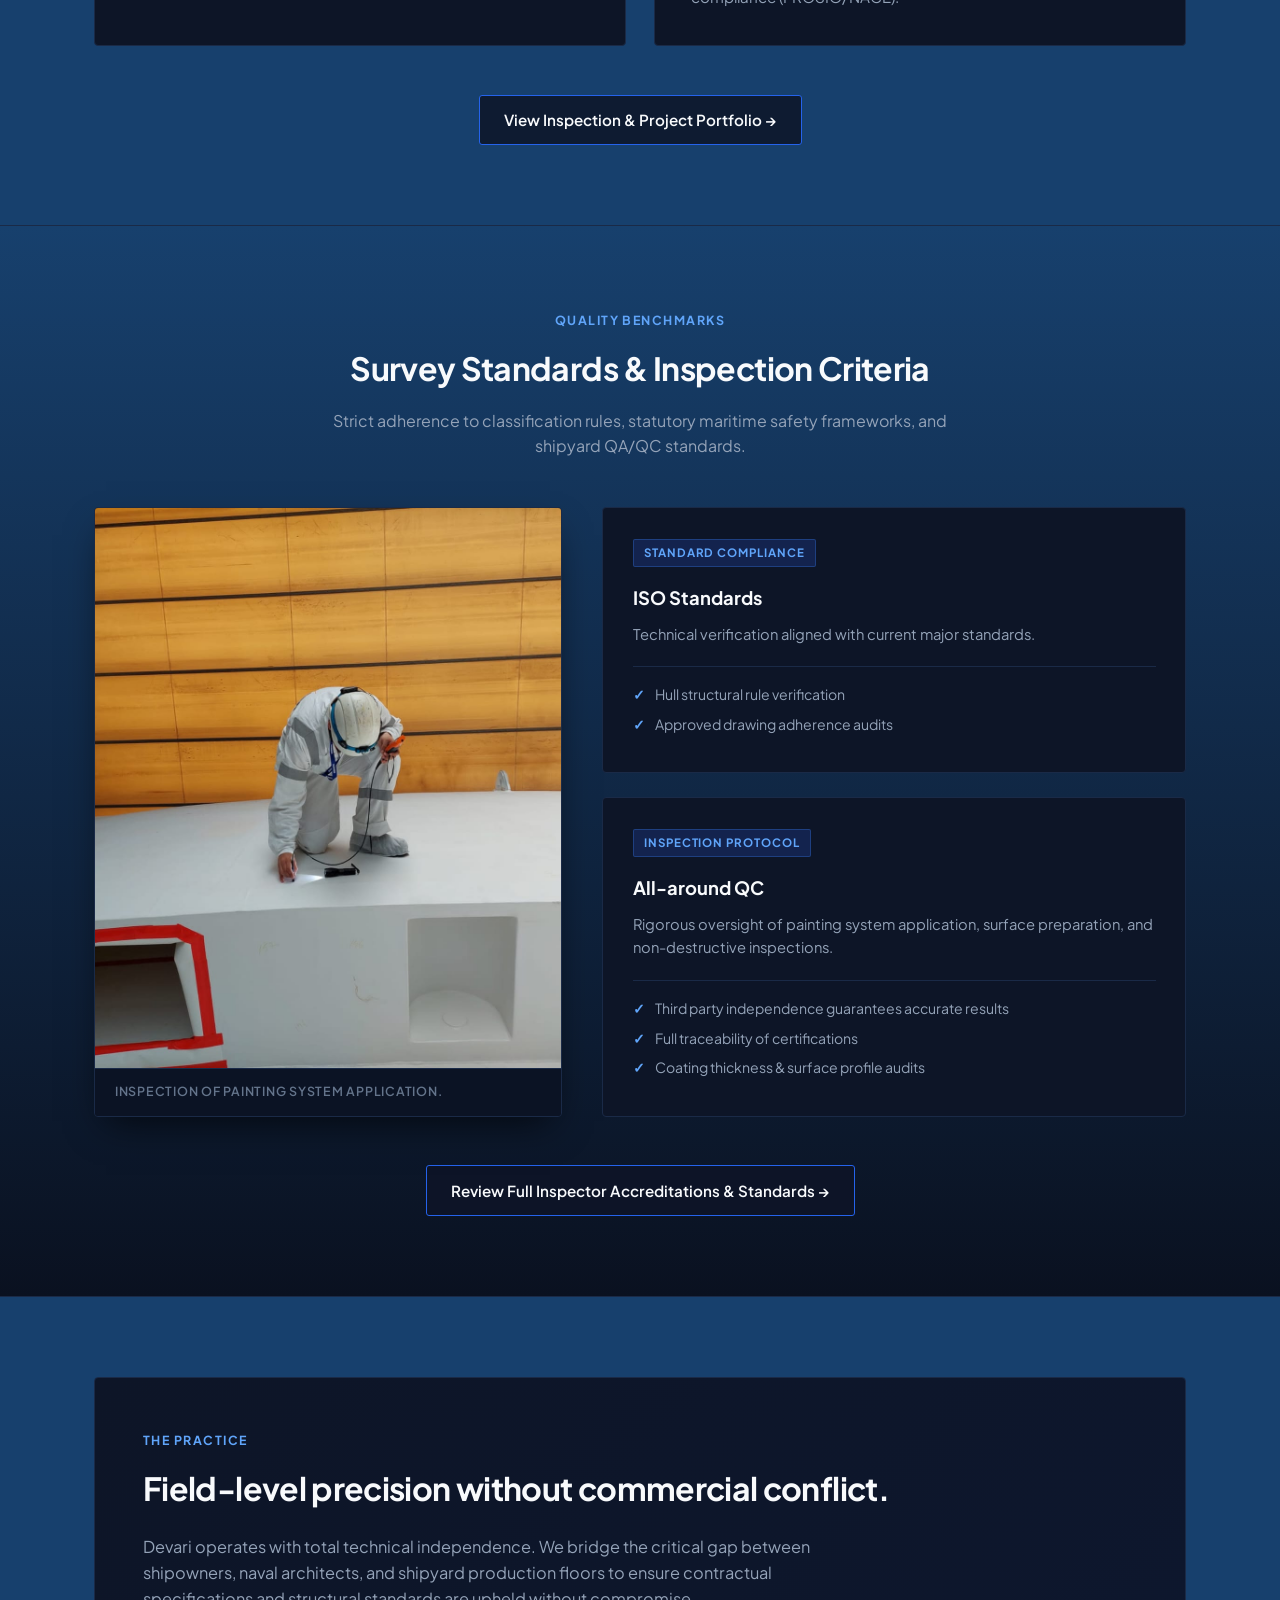
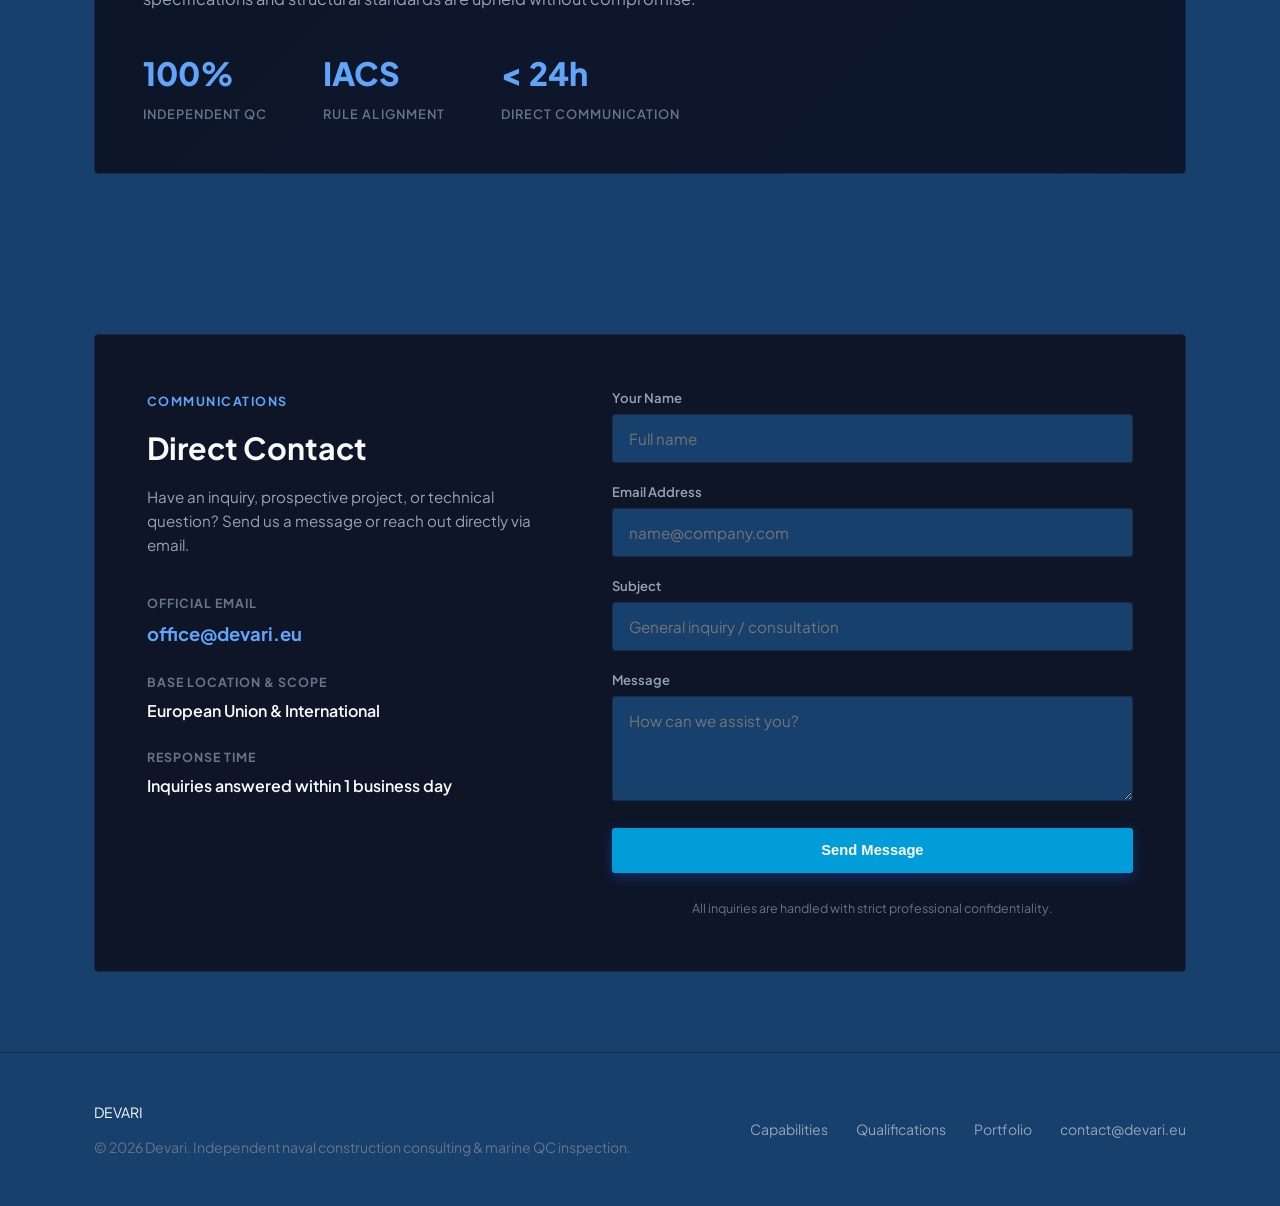
==== commit a5309421: "Update index.html" ====
--- a/index.html
+++ b/index.html
@@ -123,7 +123,7 @@
         <!-- Structural Welding QC Visual -->
         <div class="media-box cred-media reveal">
           <img 
-            src="/img/7.jpeg" 
+            src="/img/6.jpeg" 
             alt="Inspecting of aluminium block by inspector." 
             class="responsive-img"
             loading="lazy"
